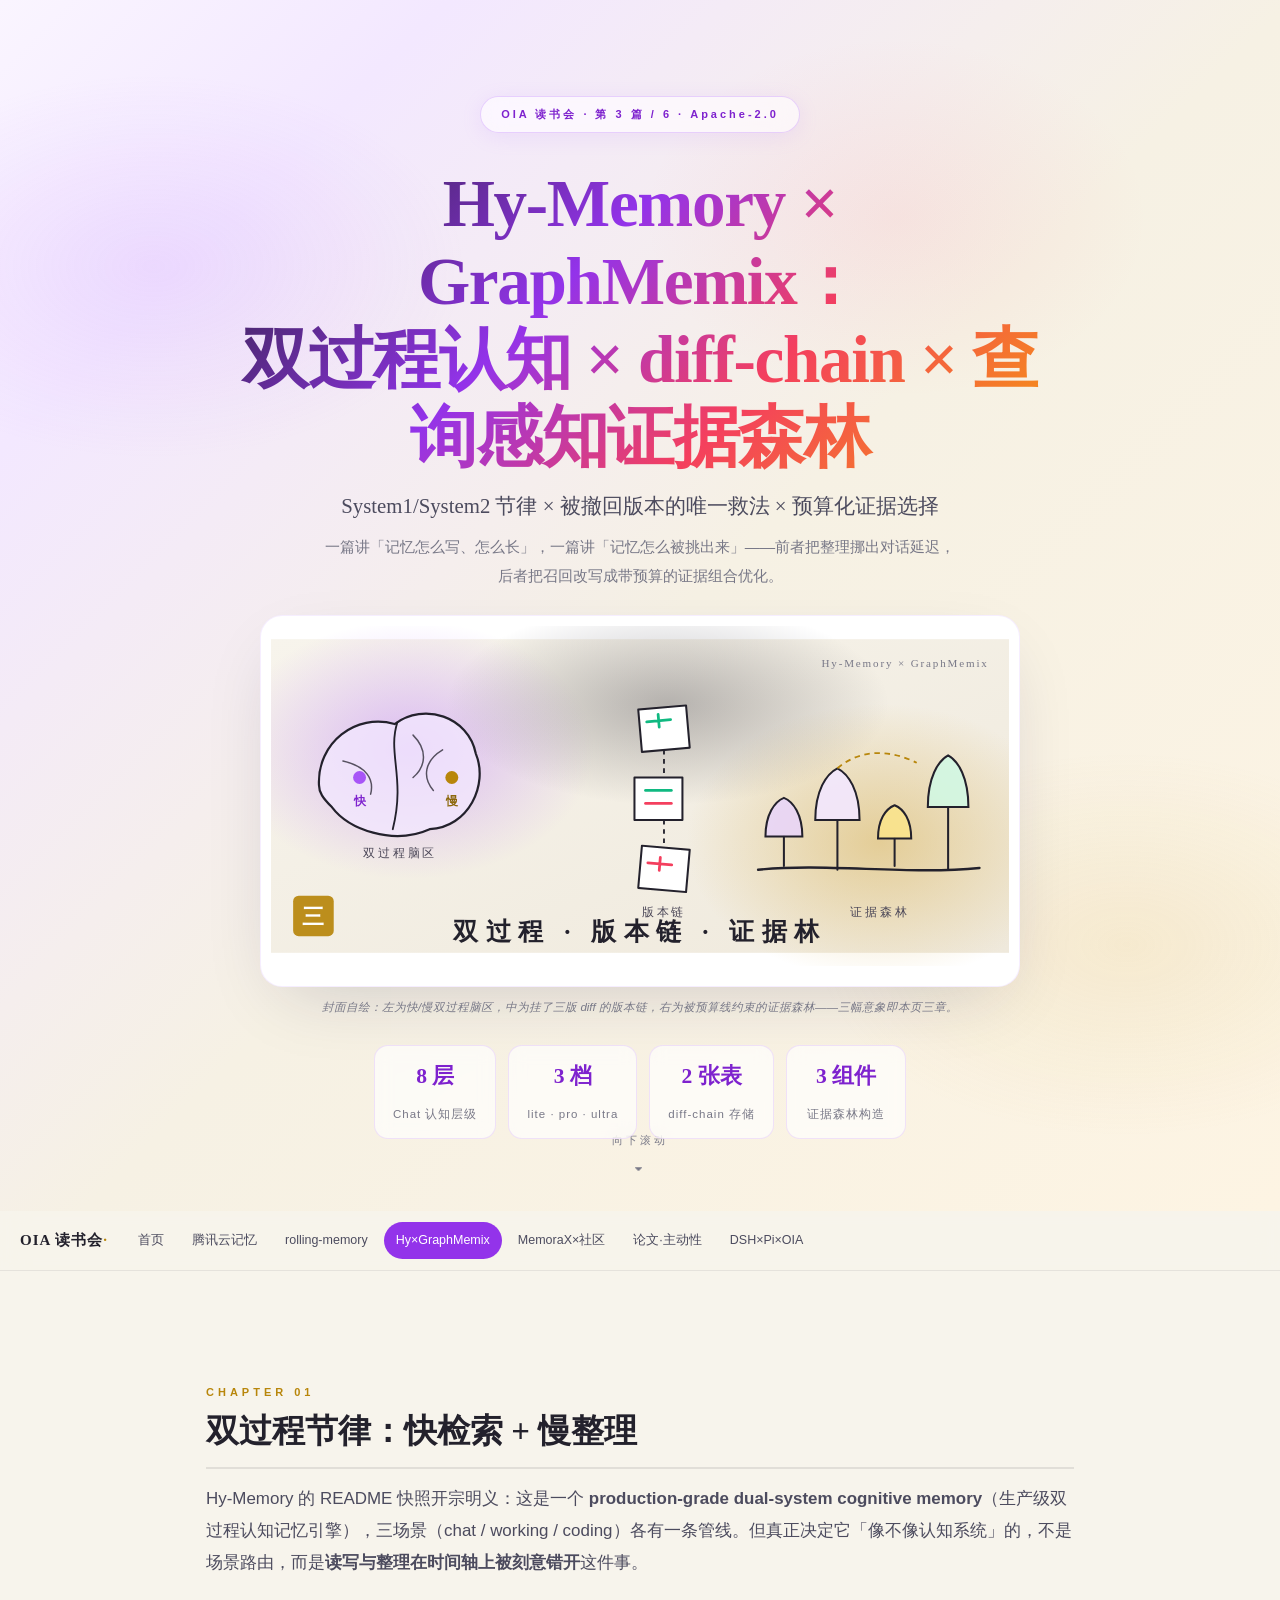
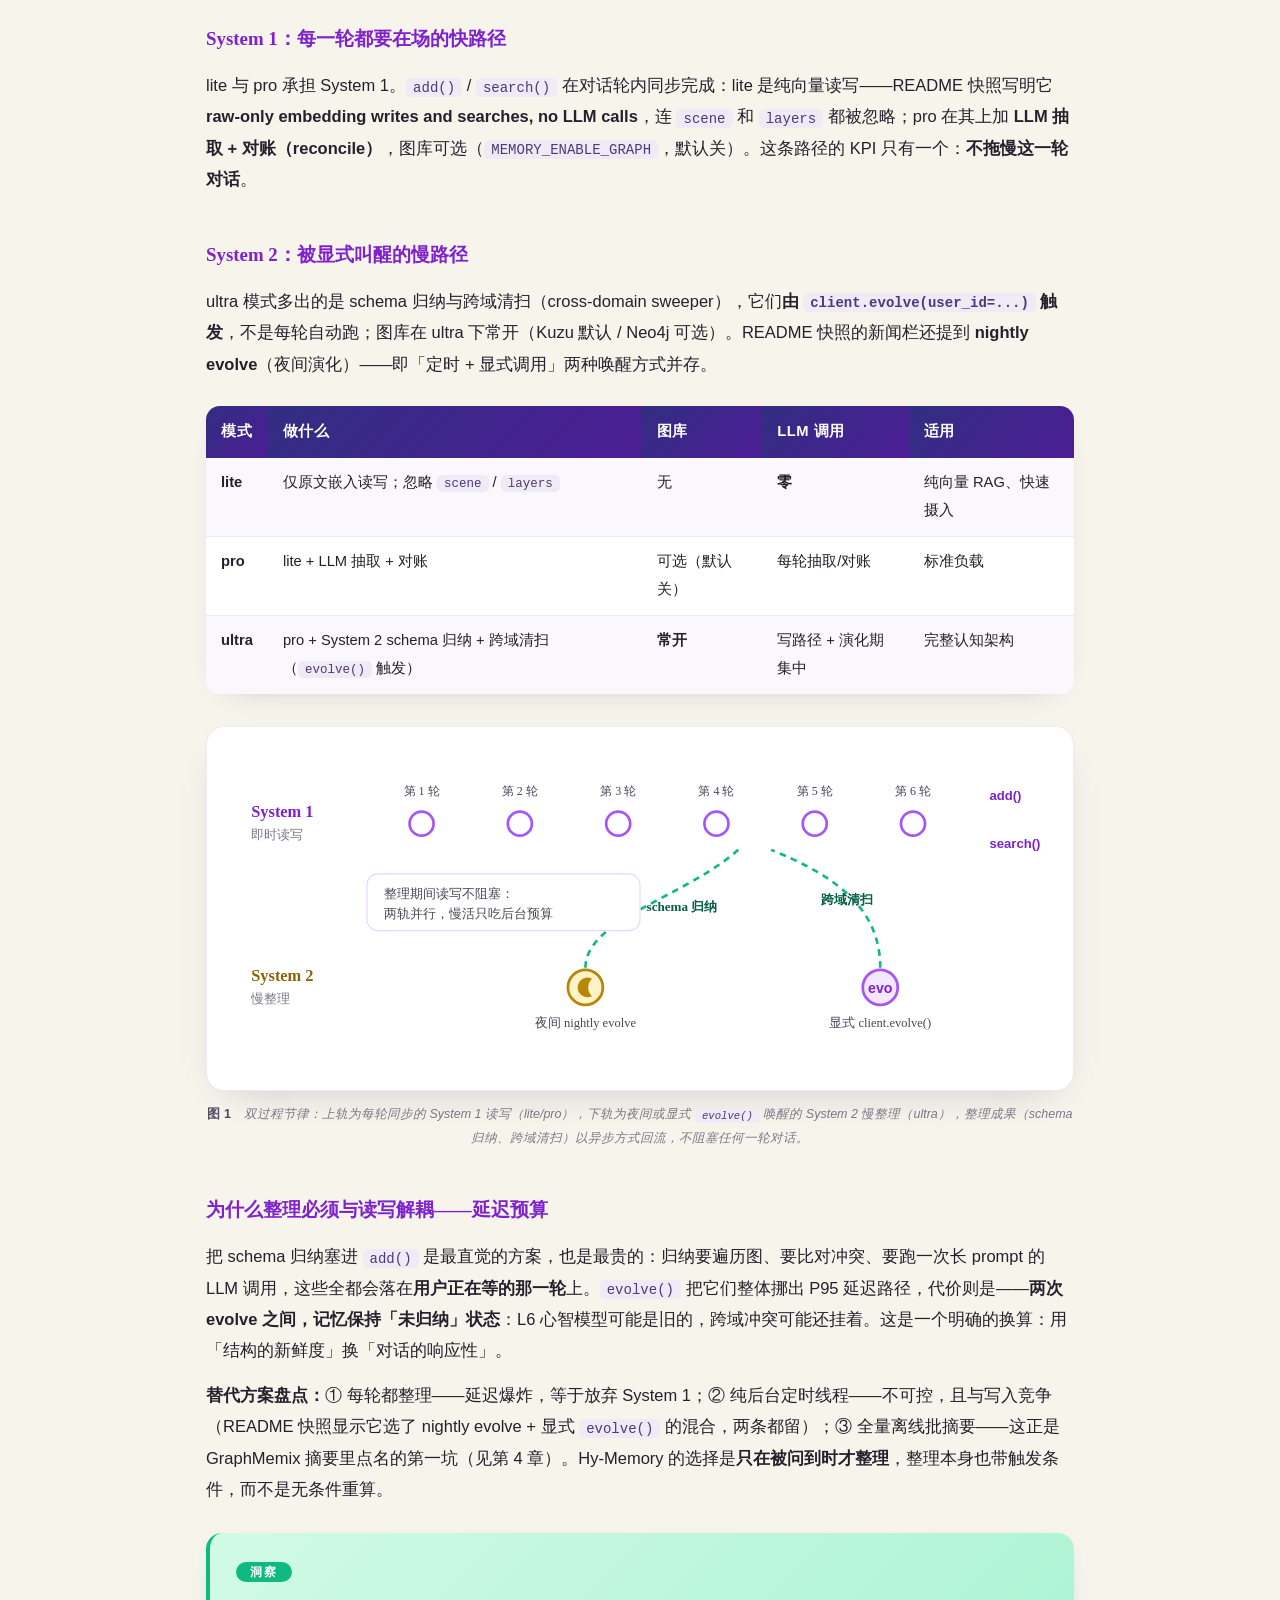
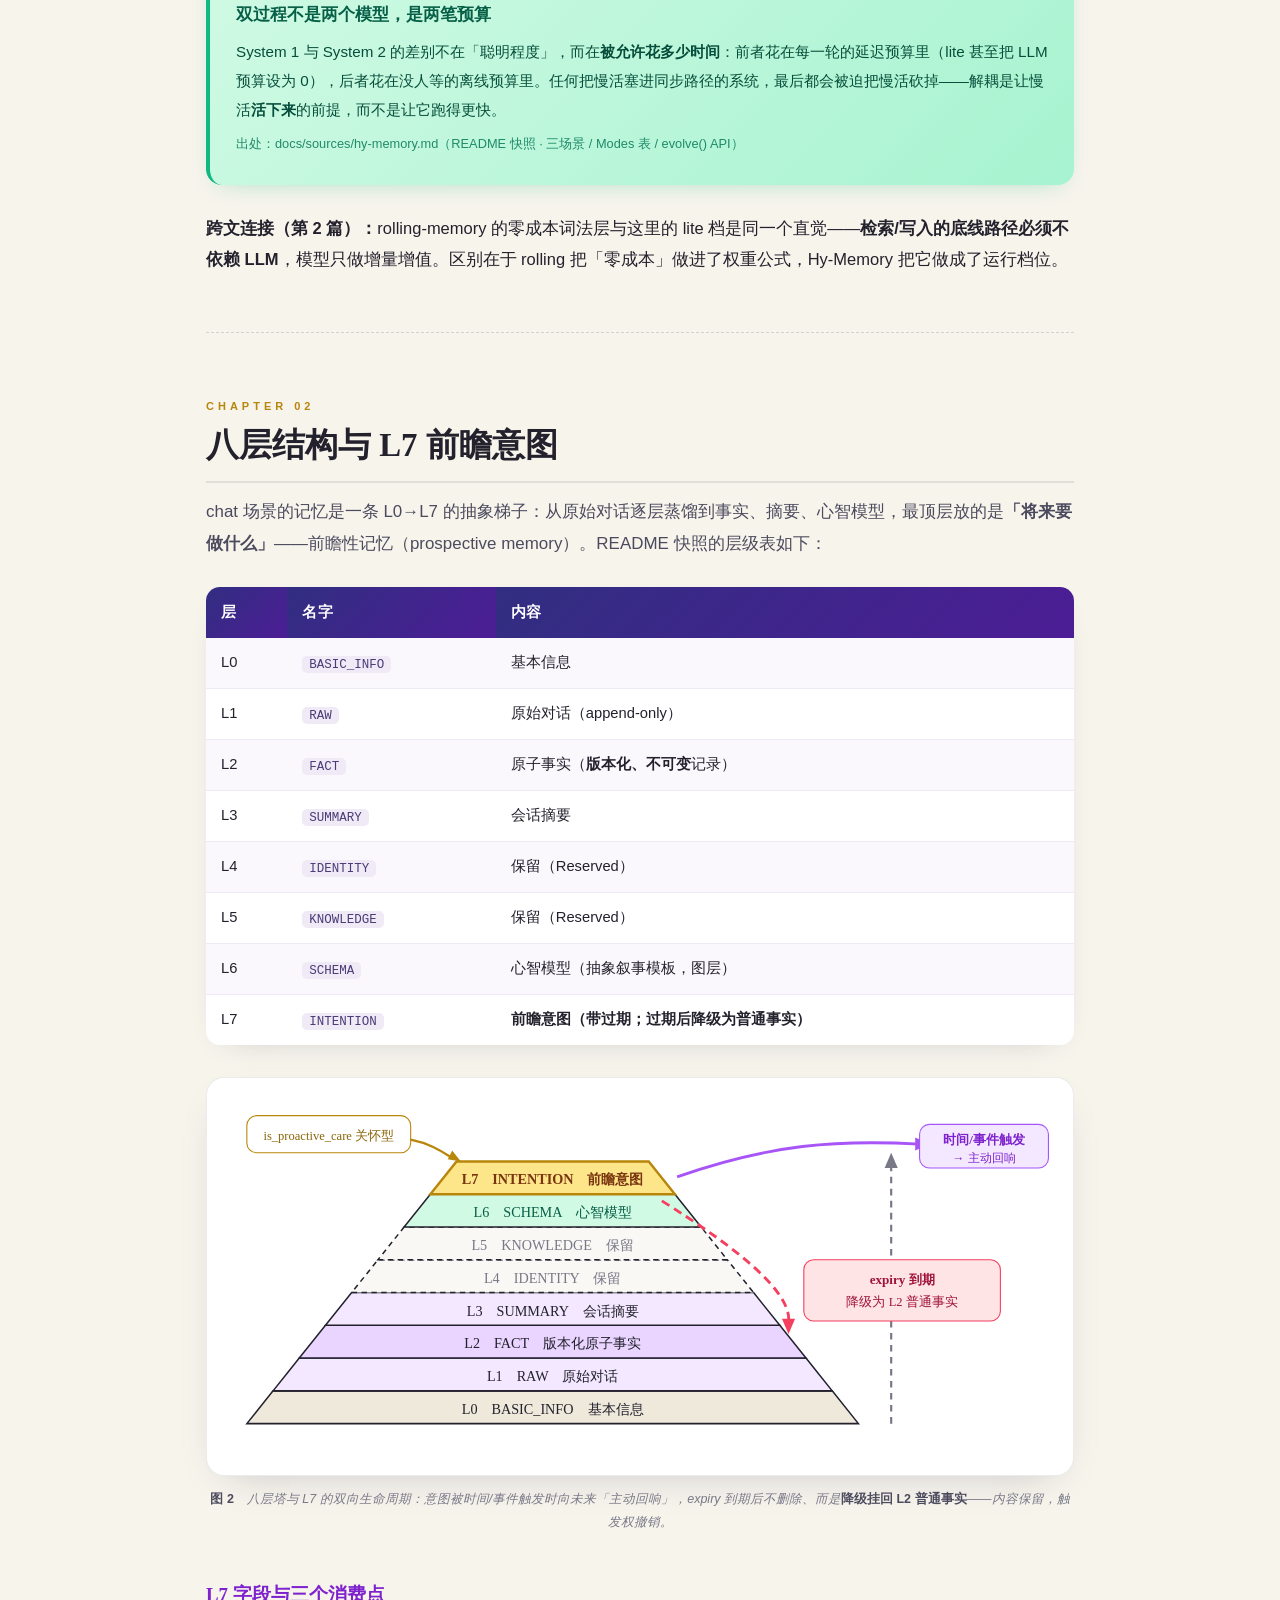
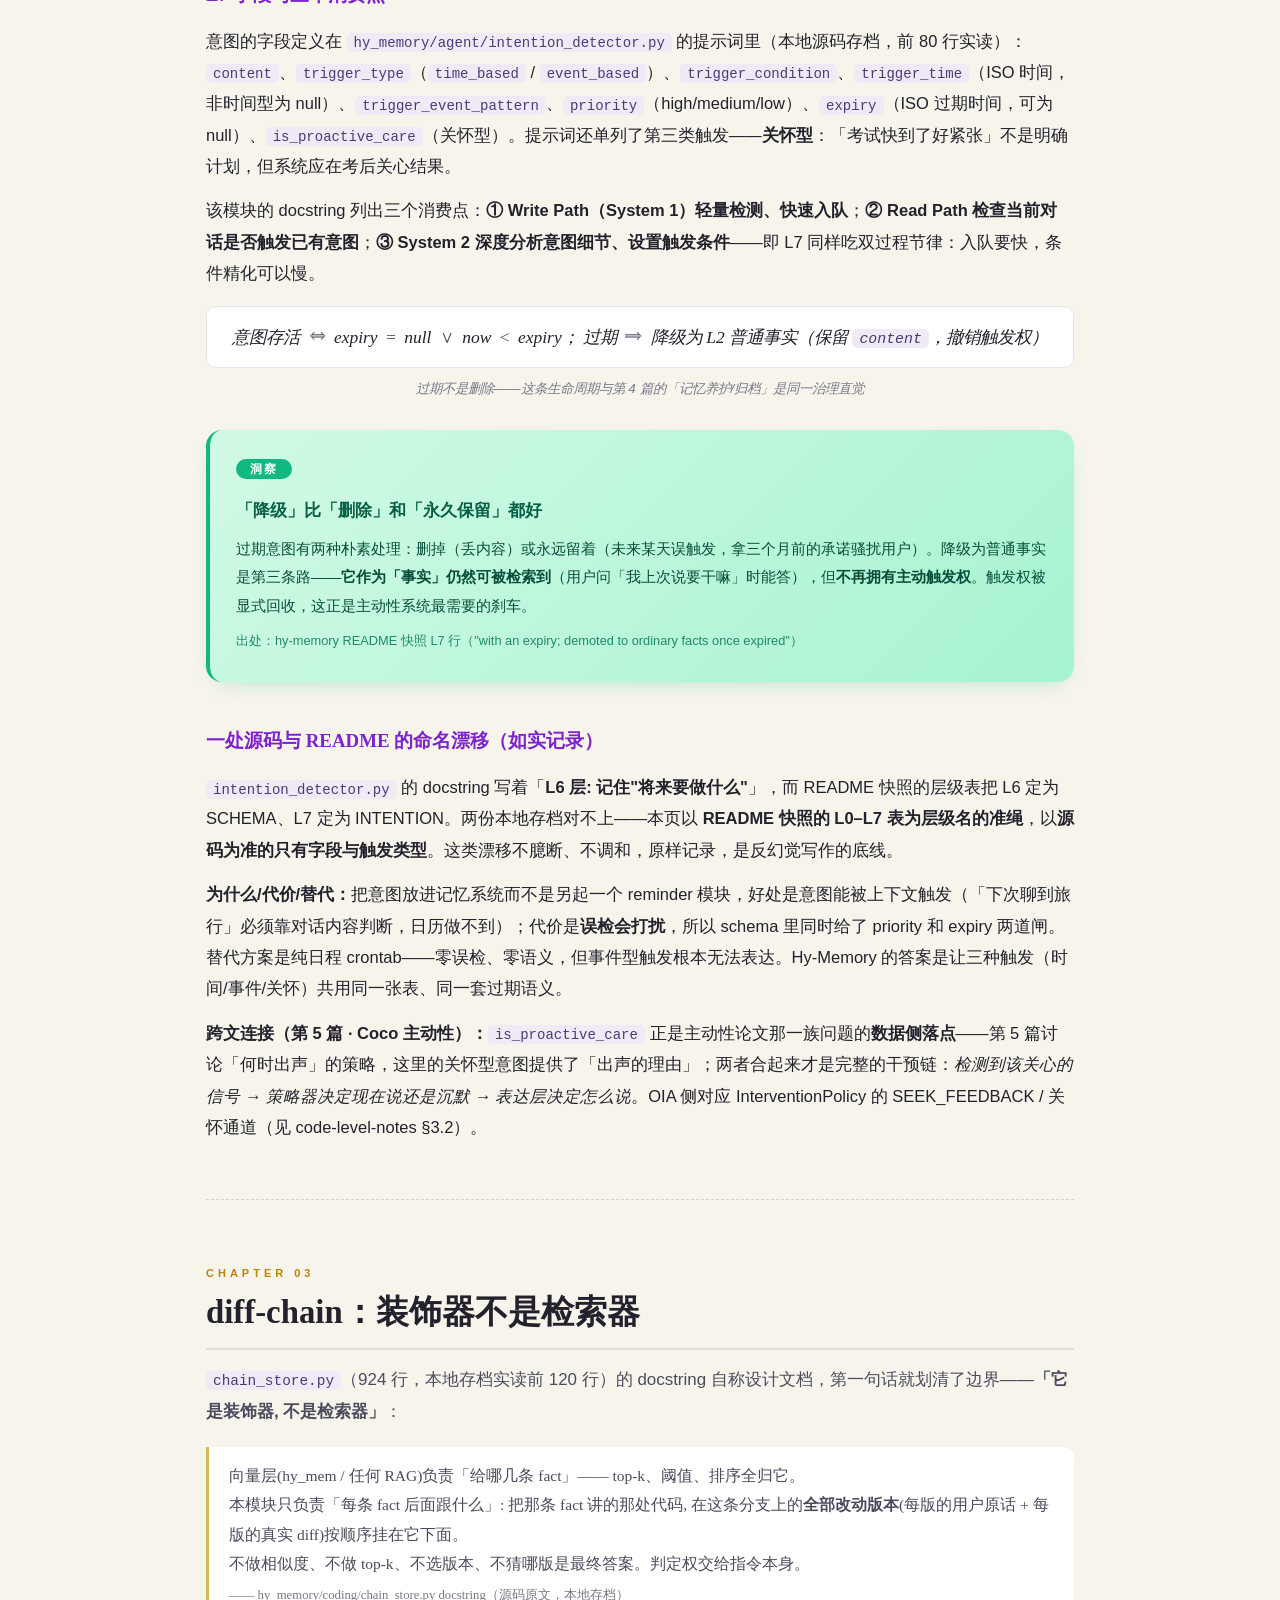
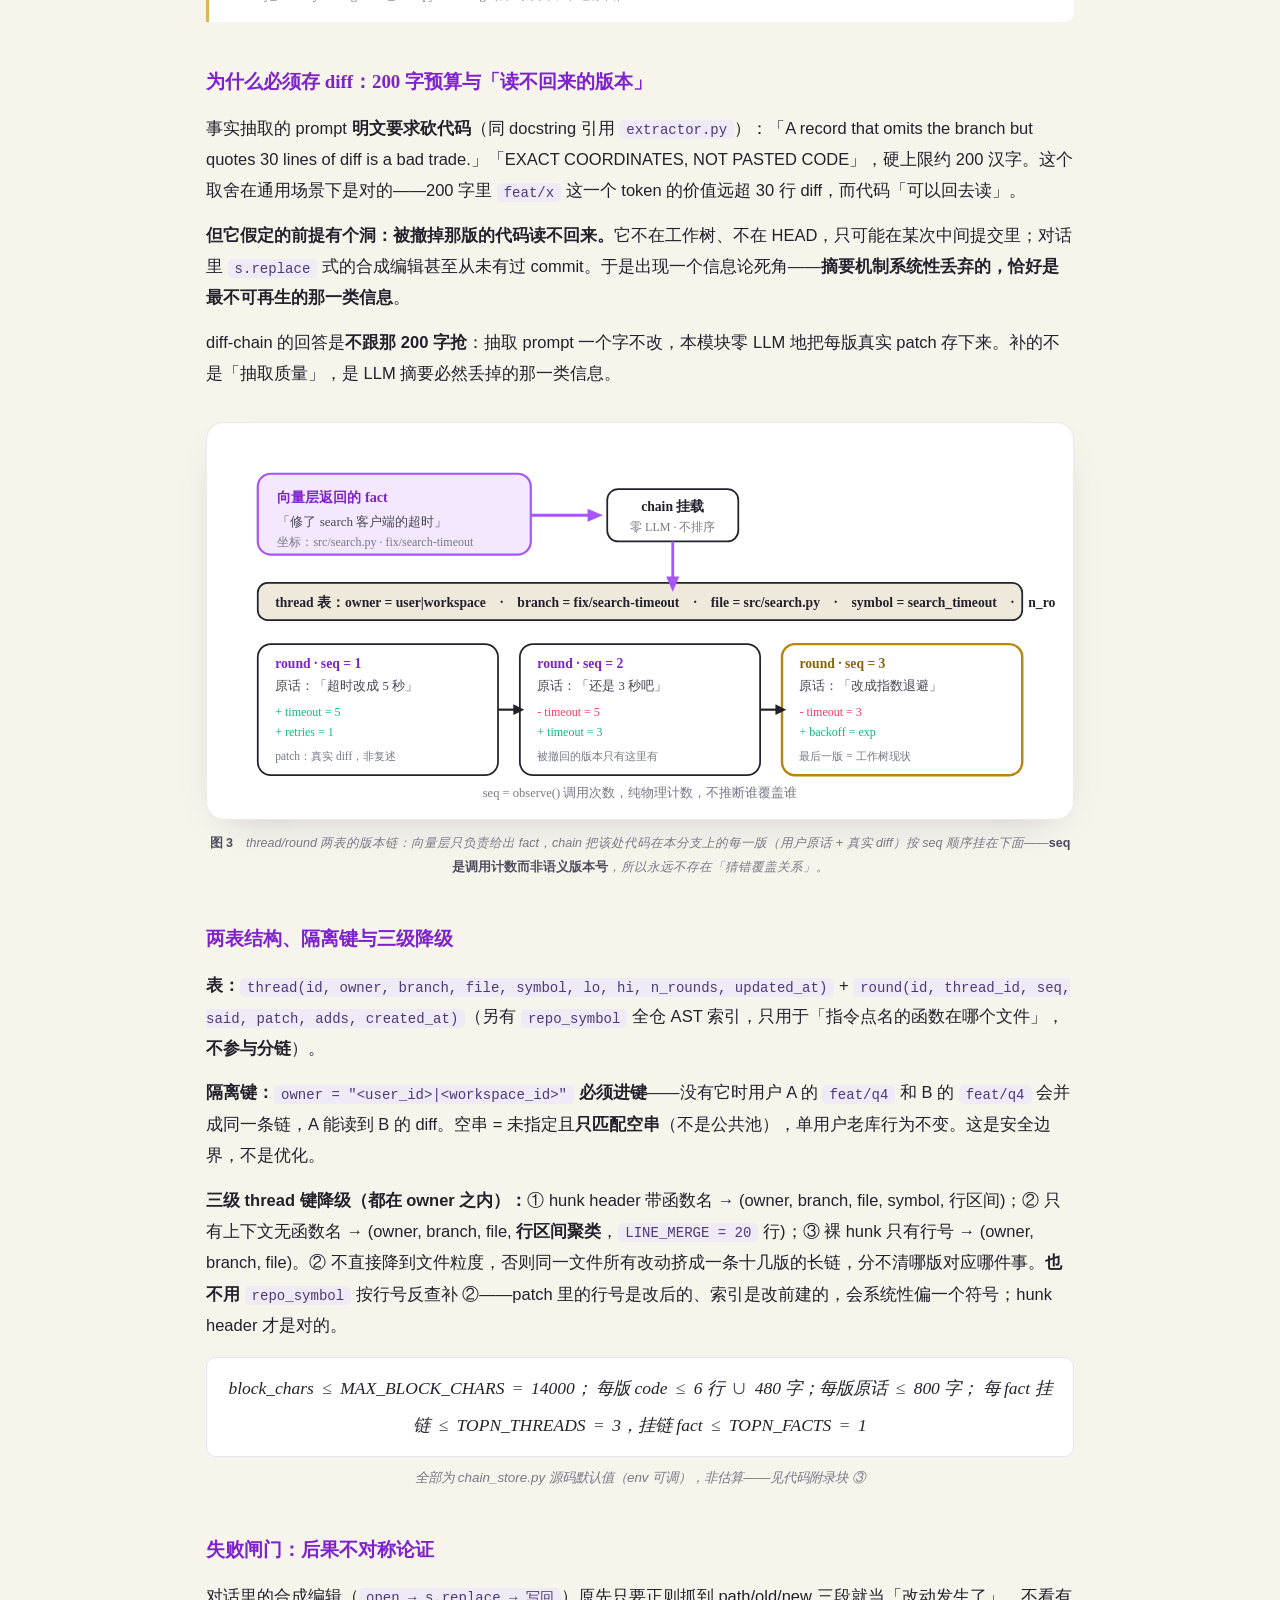
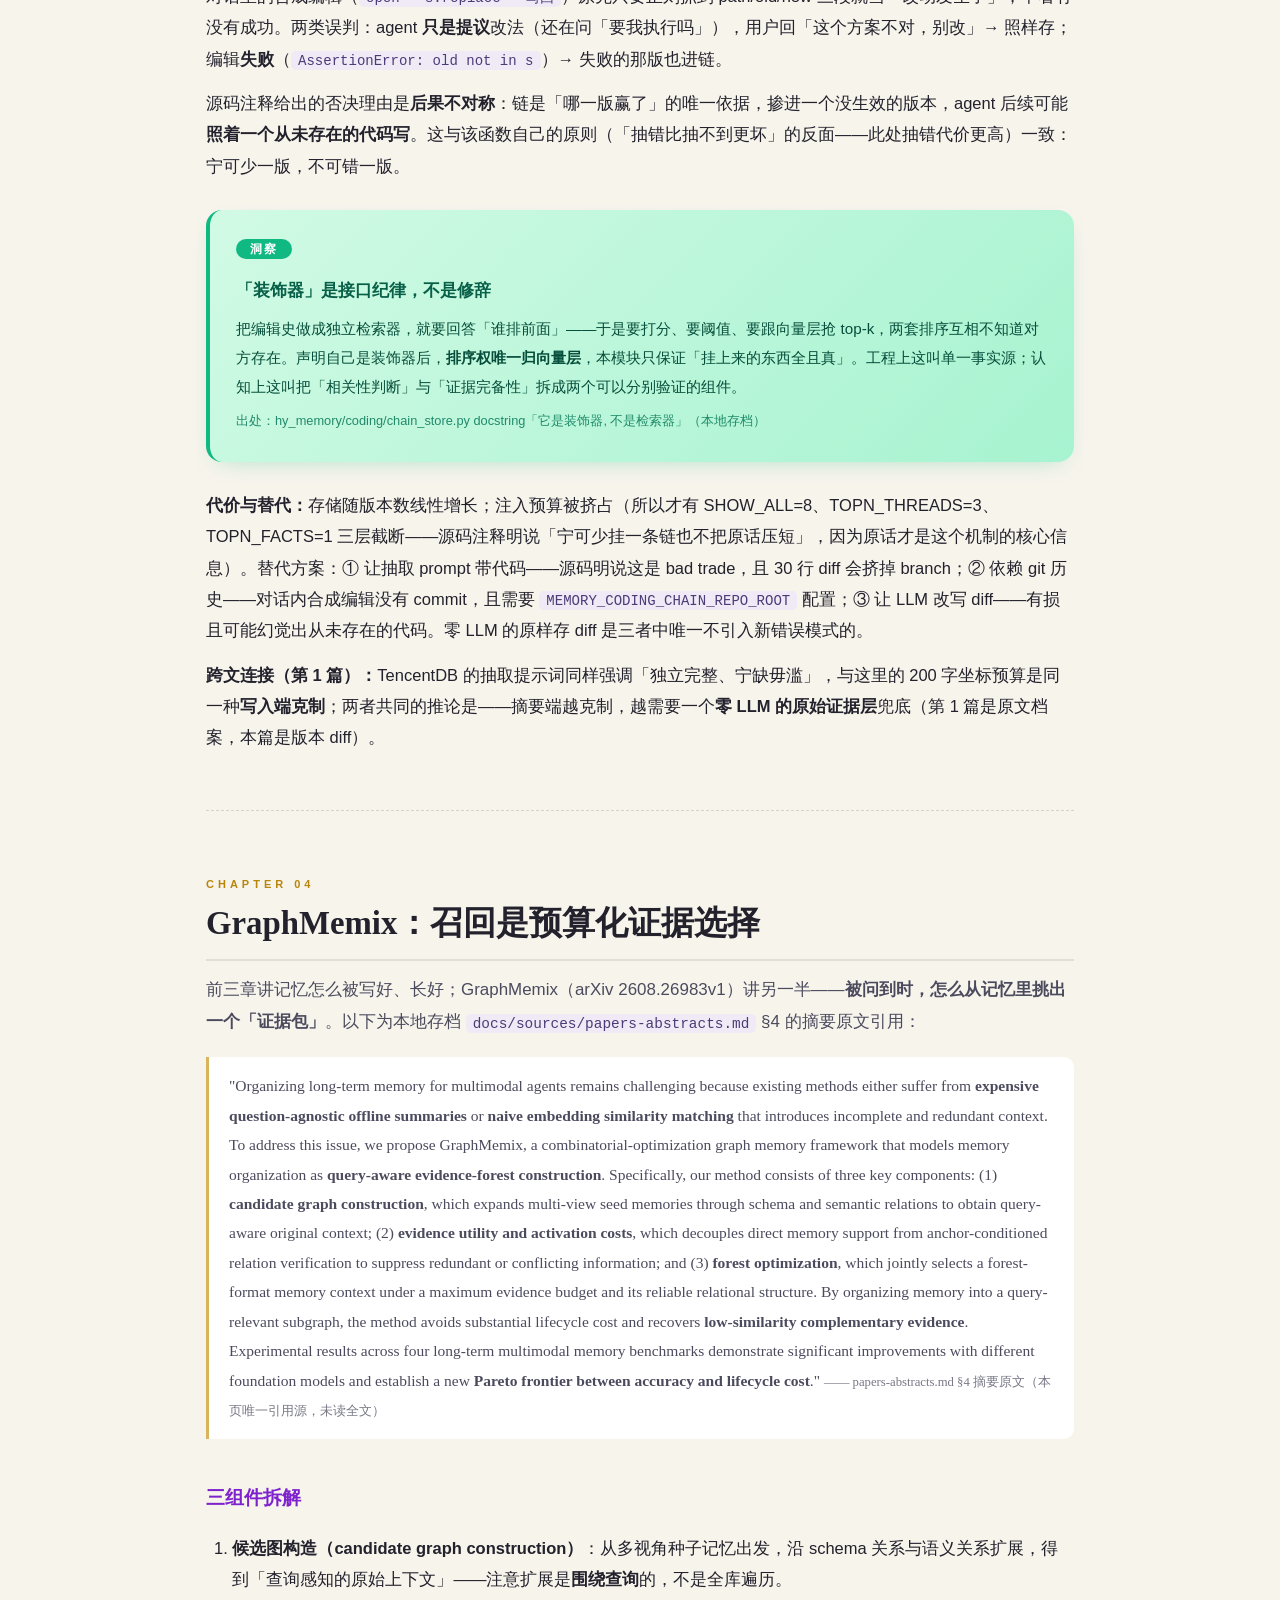
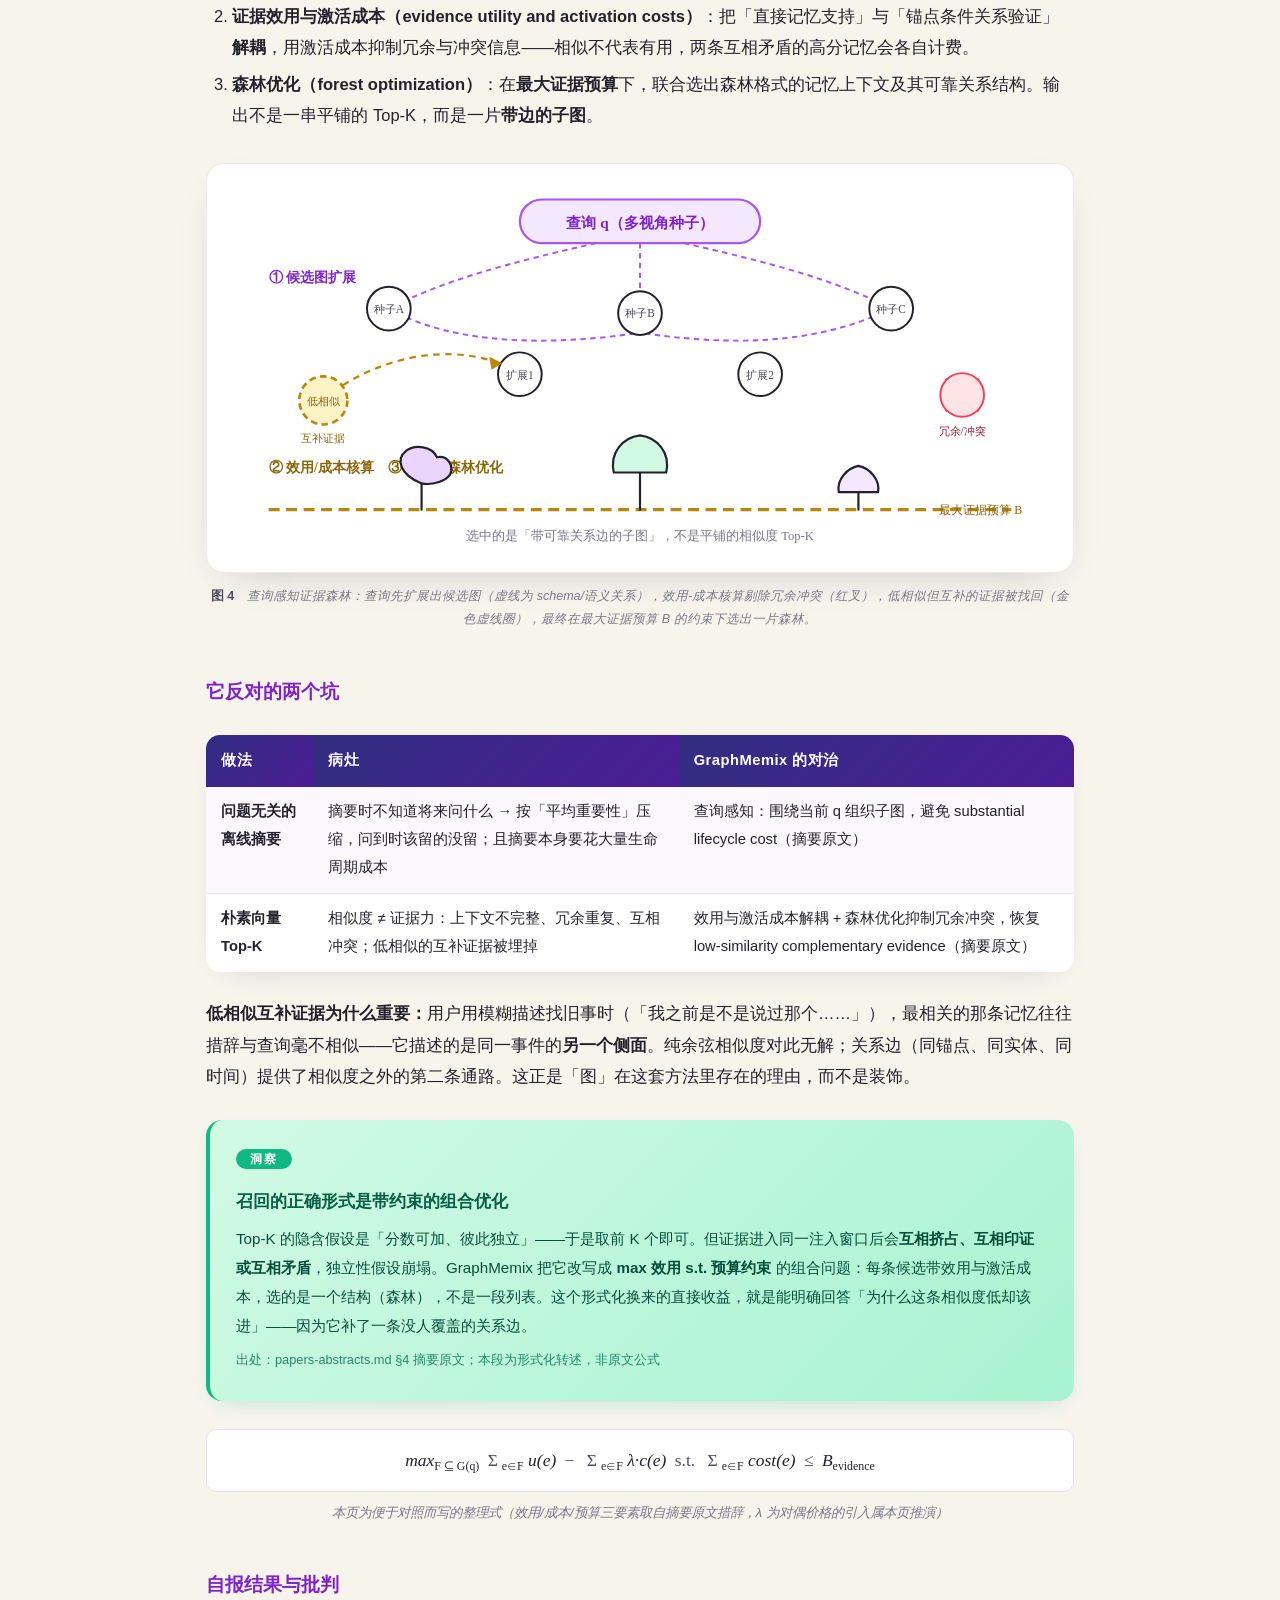
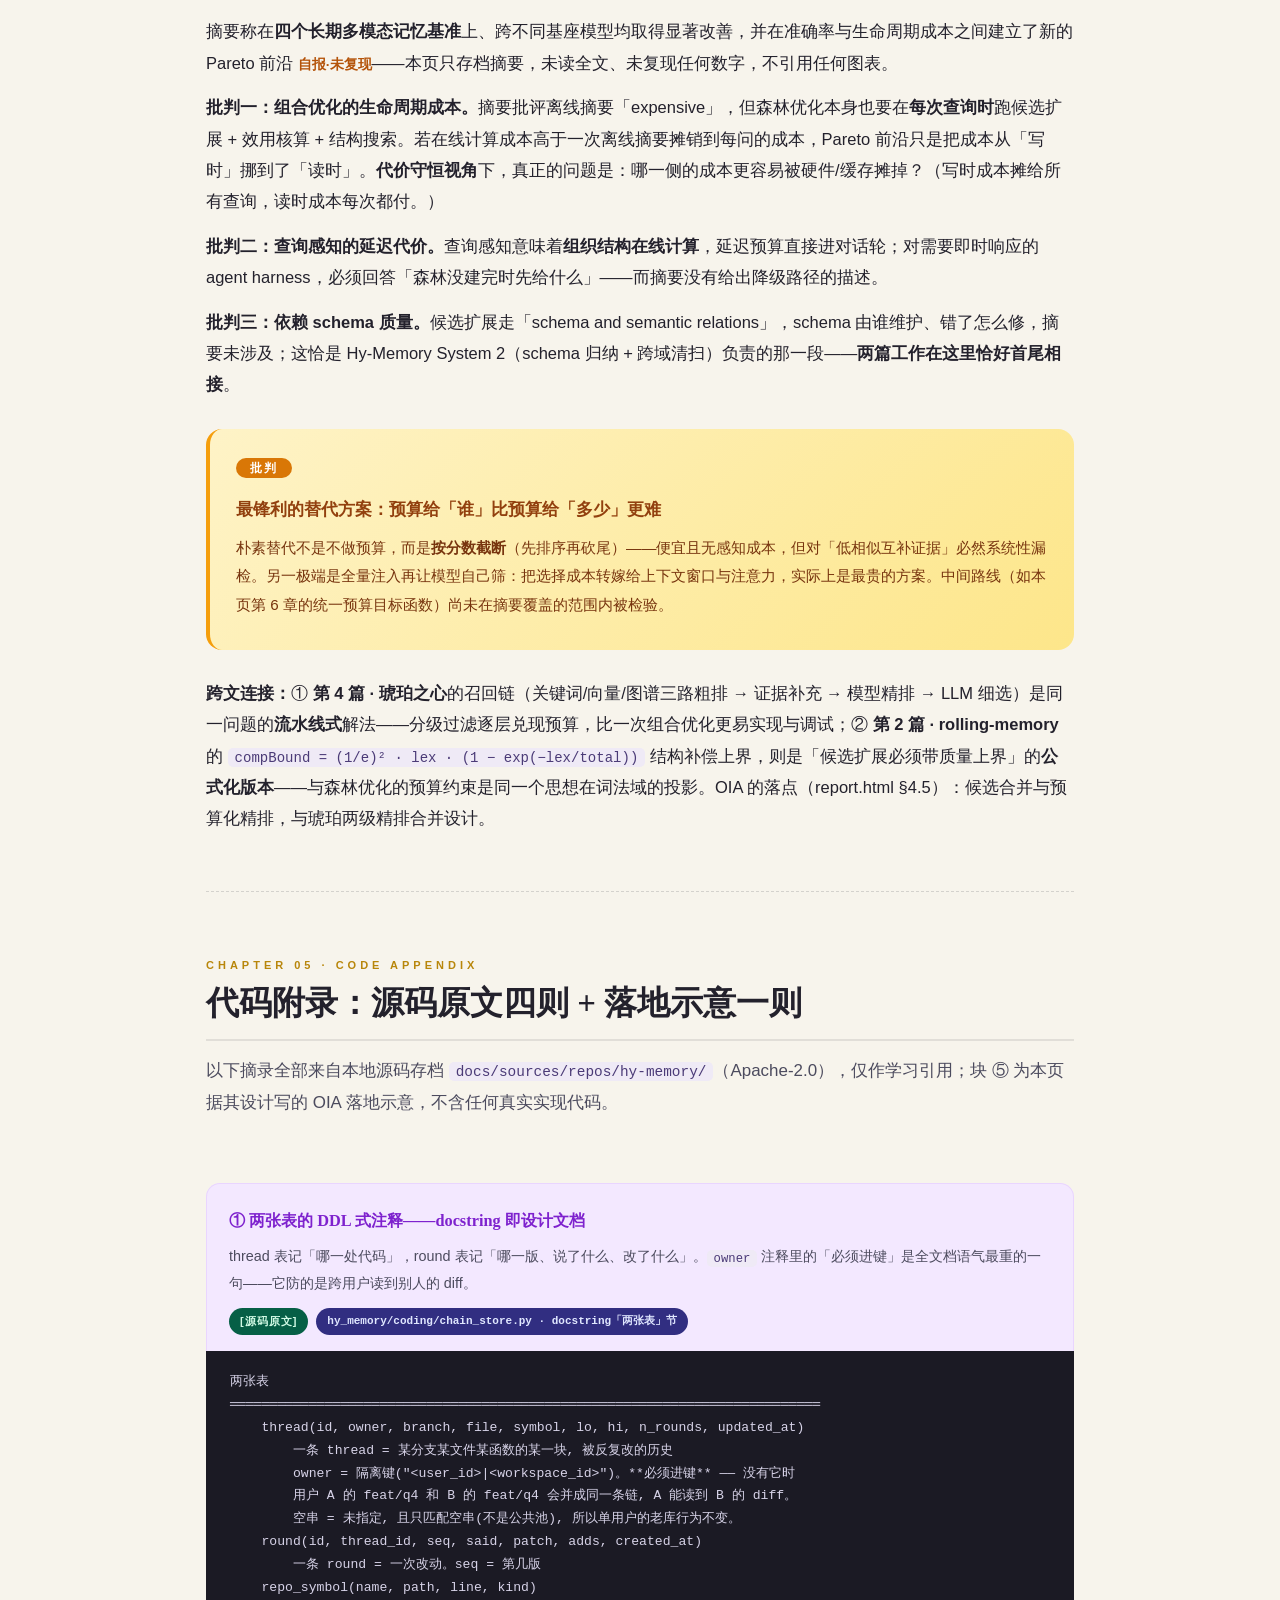
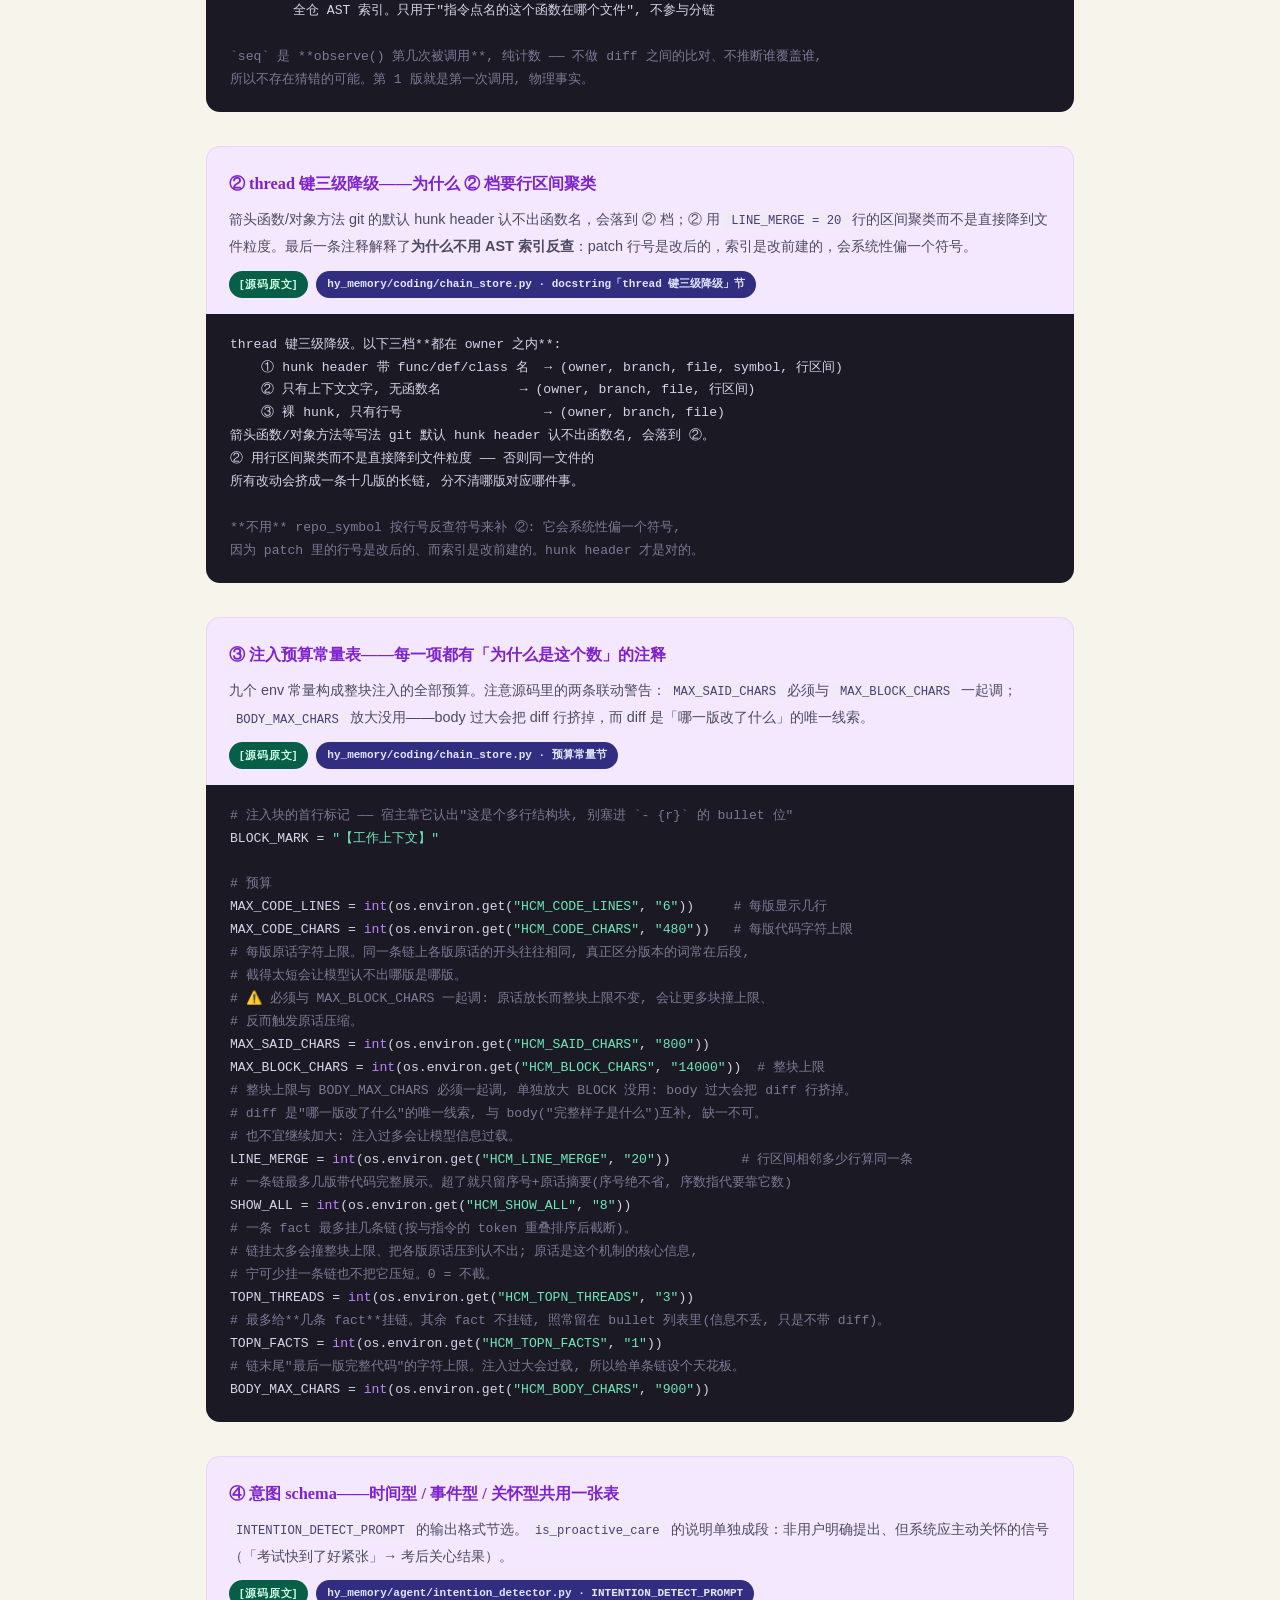
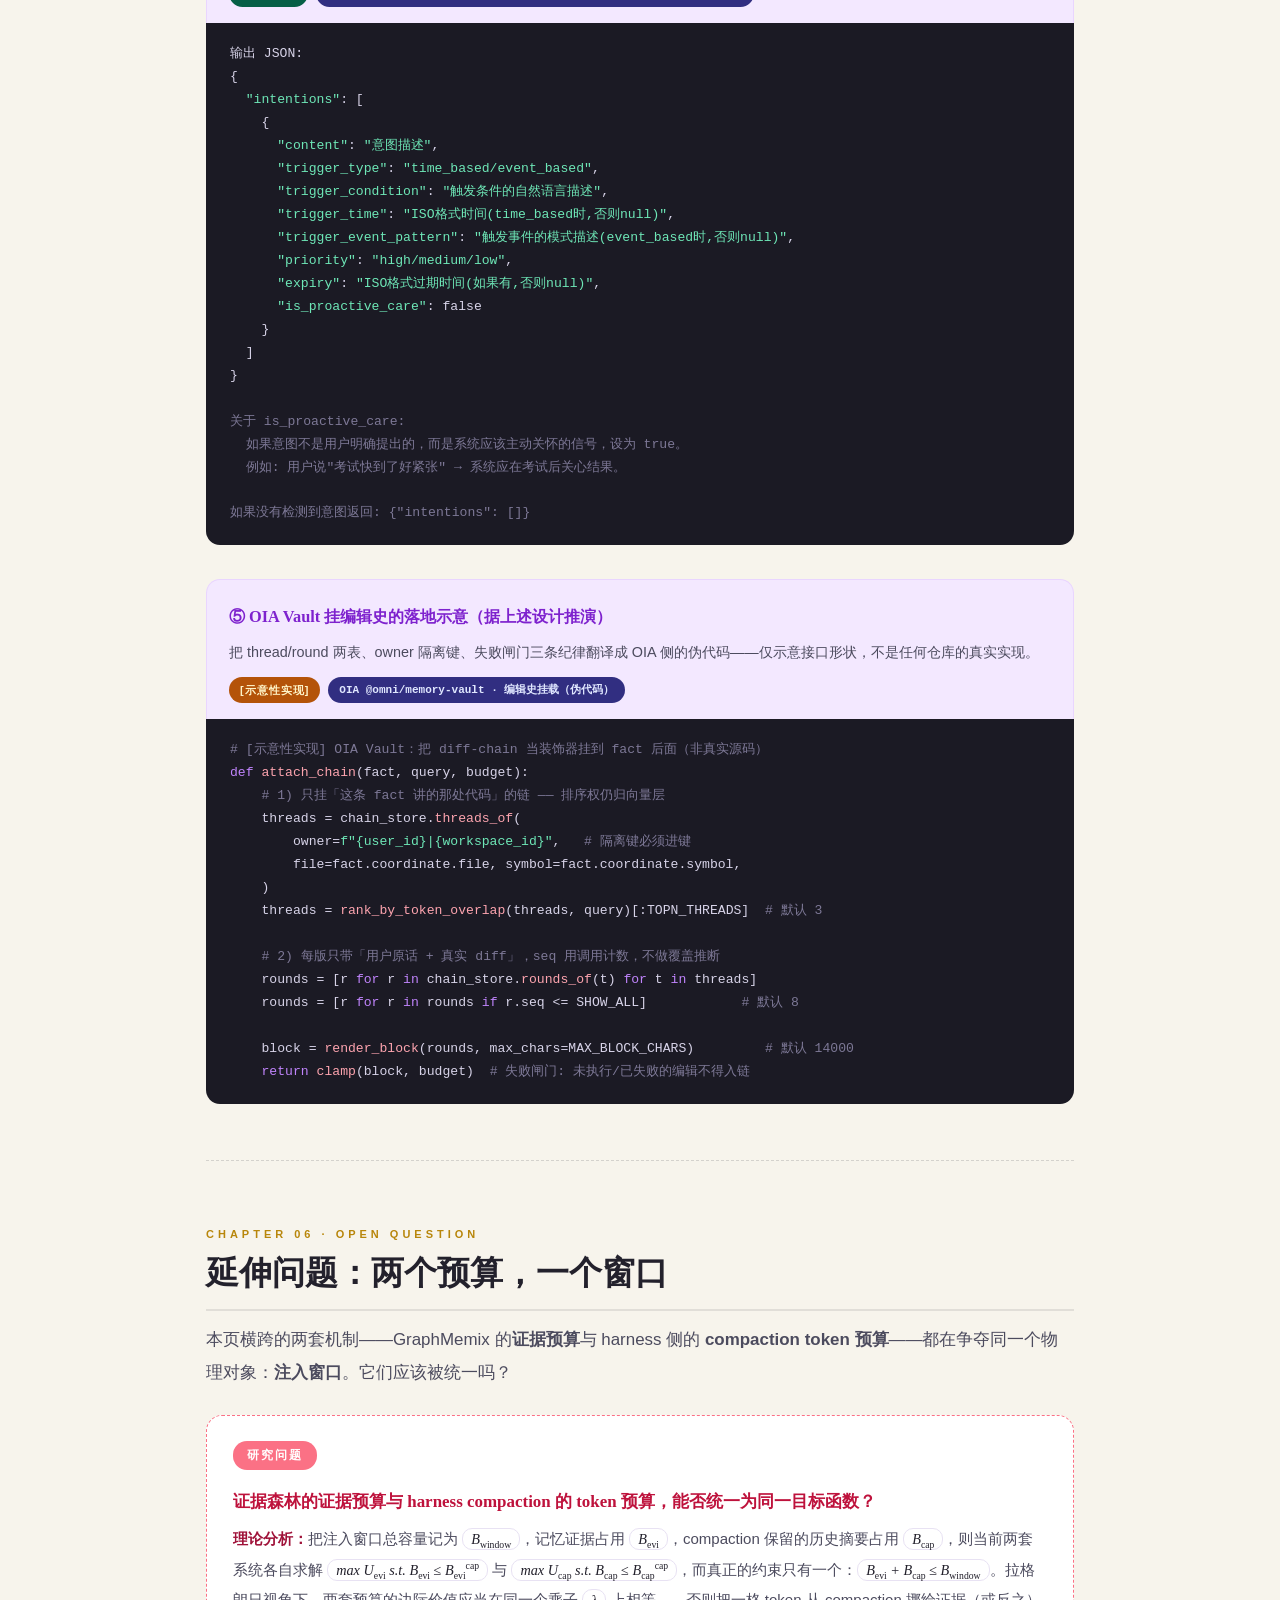
==== blog/posts/03-hy-graphmemix.html @ d427d0d5 "OIA reading blog: 7-page offline site + research portal - blog/: 7-page site (home + 6 deep-dive pos" ====
<!DOCTYPE html>
<html lang="zh-CN">
<head>
<meta charset="UTF-8">
<meta name="viewport" content="width=device-width, initial-scale=1.0">
<title>Hy-Memory × GraphMemix：双过程认知 × diff-chain × 查询感知证据森林 · OIA 读书会</title>
<link rel="stylesheet" href="../assets/css/style.css">
</head>
<body>

<!-- ══════════════ Hero（模板 A） ══════════════ -->
<div class="hero">
  <div class="hero-wrap">
    <div class="hero-badge">OIA 读书会 · 第 3 篇 / 6 · Apache-2.0</div>
    <h1>Hy-Memory × GraphMemix：<br>双过程认知 × diff-chain × 查询感知证据森林</h1>
    <div class="hero-tagline">System1/System2 节律 × 被撤回版本的唯一救法 × 预算化证据选择</div>
    <div class="hero-desc">一篇讲「记忆怎么写、怎么长」，一篇讲「记忆怎么被挑出来」——前者把整理挪出对话延迟，后者把召回改写成带预算的证据组合优化。</div>

    <div class="hero-art">
      <div class="cover-frame">
        <!-- 自绘水墨封面：双过程脑区 + 版本链 + 证据森林 三意象融合 -->
        <svg viewBox="0 0 800 340" width="800" height="340" role="img" aria-label="水墨封面：双过程脑区、版本链与证据森林">
          <defs>
            <linearGradient id="paperG" x1="0" y1="0" x2="1" y2="1">
              <stop offset="0" stop-color="#f7f4ec"/>
              <stop offset="1" stop-color="#efe9dc"/>
            </linearGradient>
            <radialGradient id="washLav" cx="0.5" cy="0.5" r="0.5">
              <stop offset="0" stop-color="#c084fc" stop-opacity="0.50"/>
              <stop offset="1" stop-color="#c084fc" stop-opacity="0"/>
            </radialGradient>
            <radialGradient id="washGold" cx="0.5" cy="0.5" r="0.5">
              <stop offset="0" stop-color="#d9b45b" stop-opacity="0.55"/>
              <stop offset="1" stop-color="#d9b45b" stop-opacity="0"/>
            </radialGradient>
            <radialGradient id="washInk" cx="0.5" cy="0.5" r="0.5">
              <stop offset="0" stop-color="#23212c" stop-opacity="0.30"/>
              <stop offset="1" stop-color="#23212c" stop-opacity="0"/>
            </radialGradient>
          </defs>

          <rect x="0" y="0" width="800" height="340" fill="url(#paperG)"/>
          <ellipse cx="150" cy="120" rx="200" ry="140" fill="url(#washLav)"/>
          <ellipse cx="660" cy="220" rx="210" ry="150" fill="url(#washGold)"/>
          <ellipse cx="430" cy="70" rx="240" ry="110" fill="url(#washInk)"/>

          <!-- 意象一：双过程脑区（左） -->
          <g stroke="#23212c" stroke-width="2.4" fill="none" stroke-linecap="round">
            <path d="M52,158 C50,112 92,80 134,92 C166,68 214,84 222,124 C236,158 214,204 172,206 C132,224 84,206 66,182 C56,172 52,166 52,158 Z"
                  fill="#f3e8ff" fill-opacity="0.75"/>
            <path d="M137,90 C126,124 146,150 132,206" stroke-width="2"/>
            <path d="M78,132 C104,138 112,152 108,168" stroke-width="1.6" opacity="0.75"/>
            <path d="M186,120 C166,132 164,150 176,164" stroke-width="1.6" opacity="0.75"/>
            <path d="M154,104 C170,120 168,138 154,150" stroke-width="1.6" opacity="0.75"/>
          </g>
          <circle cx="96" cy="150" r="7" fill="#a855f7"/>
          <circle cx="196" cy="150" r="7" fill="#b8860b"/>
          <text x="96" y="180" font-size="13" fill="#7e22ce" text-anchor="middle" font-family="'Noto Serif SC',serif" font-weight="700">快</text>
          <text x="196" y="180" font-size="13" fill="#8a6508" text-anchor="middle" font-family="'Noto Serif SC',serif" font-weight="700">慢</text>
          <text x="140" y="236" font-size="12.5" fill="#4a4657" text-anchor="middle" letter-spacing="3" font-family="'Noto Serif SC',serif">双过程脑区</text>

          <!-- 意象二：版本链（中） -->
          <g stroke="#23212c" stroke-width="2.2" fill="#ffffff" stroke-linejoin="round">
            <path d="M400,74 L452,74 L452,120 L400,120 Z" transform="rotate(-5 426 97)"/>
            <path d="M394,150 L446,150 L446,196 L394,196 Z"/>
            <path d="M400,226 L452,226 L452,272 L400,272 Z" transform="rotate(5 426 249)"/>
            <path d="M426,120 L426,150 M426,196 L426,226" stroke-dasharray="5 5" stroke-width="2"/>
          </g>
          <g stroke="#10b981" stroke-width="3" stroke-linecap="round">
            <path d="M408,88 L434,88 M421,81 L421,95" transform="rotate(-5 426 97)"/>
            <path d="M406,164 L434,164"/>
          </g>
          <g stroke="#f43f5e" stroke-width="3" stroke-linecap="round">
            <path d="M406,178 L434,178"/>
            <path d="M408,244 L434,244 M421,237 L421,251" transform="rotate(5 426 249)"/>
          </g>
          <text x="426" y="300" font-size="12.5" fill="#4a4657" text-anchor="middle" letter-spacing="3" font-family="'Noto Serif SC',serif">版本链</text>

          <!-- 意象三：证据森林（右） -->
          <g stroke="#23212c" stroke-width="2.2" fill="none" stroke-linecap="round">
            <path d="M556,246 L556,214" /><path d="M536,214 C536,190 546,176 556,172 C566,176 576,190 576,214 Z" fill="#e9d5ff" fill-opacity="0.8"/>
            <path d="M614,250 L614,196" /><path d="M590,196 C590,164 602,146 614,140 C626,146 638,164 638,196 Z" fill="#f3e8ff" fill-opacity="0.9"/>
            <path d="M676,246 L676,216" /><path d="M658,216 C658,196 666,184 676,180 C686,184 694,196 694,216 Z" fill="#fde68a" fill-opacity="0.8"/>
            <path d="M734,250 L734,182" /><path d="M712,182 C712,150 723,132 734,126 C745,132 756,150 756,182 Z" fill="#d1fae5" fill-opacity="0.85"/>
            <path d="M528,250 C600,242 690,256 768,248" stroke-width="2.6"/>
          </g>
          <path d="M614,140 C640,118 672,120 700,134" stroke="#b8860b" stroke-width="2" stroke-dasharray="6 5" fill="none"/>
          <text x="660" y="300" font-size="12.5" fill="#4a4657" text-anchor="middle" letter-spacing="3" font-family="'Noto Serif SC',serif">证据森林</text>

          <!-- 题字 -->
          <text x="400" y="326" font-size="27" fill="#23212c" text-anchor="middle" letter-spacing="8"
                font-family="'Noto Serif SC','Source Han Serif SC',serif" font-weight="900">双过程 · 版本链 · 证据林</text>

          <!-- 泥金印 -->
          <rect x="24" y="278" width="44" height="44" rx="6" fill="#b8860b" fill-opacity="0.92"/>
          <text x="46" y="309" font-size="24" fill="#fff" text-anchor="middle"
                font-family="'Noto Serif SC',serif" font-weight="900">三</text>
          <text x="778" y="30" font-size="12" fill="#787887" text-anchor="end" letter-spacing="2"
                font-family="'Noto Serif SC',serif">Hy-Memory × GraphMemix</text>
        </svg>
      </div>
      <div class="hero-caption">封面自绘：左为快/慢双过程脑区，中为挂了三版 diff 的版本链，右为被预算线约束的证据森林——三幅意象即本页三章。</div>
    </div>

    <div class="hero-stats">
      <div class="stat"><b>8 层</b><span>Chat 认知层级</span></div>
      <div class="stat"><b>3 档</b><span>lite · pro · ultra</span></div>
      <div class="stat"><b>2 张表</b><span>diff-chain 存储</span></div>
      <div class="stat"><b>3 组件</b><span>证据森林构造</span></div>
    </div>
  </div>
  <div class="scroll-hint">向下滚动<span>▾</span></div>
</div>

<!-- ══════════════ 导航条 ══════════════ -->
<nav class="navbar">
  <span class="brand">OIA 读书会<i>·</i></span>
  <a href="../index.html">首页</a>
  <a href="01-tencentdb-memory.html">腾讯云记忆</a>
  <a href="02-rolling-memory.html">rolling-memory</a>
  <a href="03-hy-graphmemix.html" class="active">Hy×GraphMemix</a>
  <a href="04-memorax-community.html">MemoraX×社区</a>
  <a href="05-omni-papers.html">论文·主动性</a>
  <a href="06-dsh-pi-oia.html">DSH×Pi×OIA</a>
</nav>

<div class="wrap">

<!-- ══════════════ 第 1 章 ══════════════ -->
<section class="chapter" id="ch1">
  <span class="chapter-no">CHAPTER 01</span>
  <h2 class="chapter-title">双过程节律：快检索 + 慢整理</h2>

  <p class="lead">Hy-Memory 的 README 快照开宗明义：这是一个 <b>production-grade dual-system cognitive memory</b>（生产级双过程认知记忆引擎），三场景（chat / working / coding）各有一条管线。但真正决定它「像不像认知系统」的，不是场景路由，而是<b>读写与整理在时间轴上被刻意错开</b>这件事。</p>

  <h3>System 1：每一轮都要在场的快路径</h3>
  <p>lite 与 pro 承担 System 1。<code>add()</code> / <code>search()</code> 在对话轮内同步完成：lite 是纯向量读写——README 快照写明它 <b>raw-only embedding writes and searches, no LLM calls</b>，连 <code>scene</code> 和 <code>layers</code> 都被忽略；pro 在其上加 <b>LLM 抽取 + 对账（reconcile）</b>，图库可选（<code>MEMORY_ENABLE_GRAPH</code>，默认关）。这条路径的 KPI 只有一个：<b>不拖慢这一轮对话</b>。</p>

  <h3>System 2：被显式叫醒的慢路径</h3>
  <p>ultra 模式多出的是 schema 归纳与跨域清扫（cross-domain sweeper），它们<b>由 <code>client.evolve(user_id=...)</code> 触发</b>，不是每轮自动跑；图库在 ultra 下常开（Kuzu 默认 / Neo4j 可选）。README 快照的新闻栏还提到 <b>nightly evolve</b>（夜间演化）——即「定时 + 显式调用」两种唤醒方式并存。</p>

  <table class="tbl">
    <tr><th>模式</th><th>做什么</th><th>图库</th><th>LLM 调用</th><th>适用</th></tr>
    <tr><td><b>lite</b></td><td>仅原文嵌入读写；忽略 <code>scene</code> / <code>layers</code></td><td>无</td><td><b>零</b></td><td>纯向量 RAG、快速摄入</td></tr>
    <tr><td><b>pro</b></td><td>lite + LLM 抽取 + 对账</td><td>可选（默认关）</td><td>每轮抽取/对账</td><td>标准负载</td></tr>
    <tr><td><b>ultra</b></td><td>pro + System 2 schema 归纳 + 跨域清扫（<code>evolve()</code> 触发）</td><td><b>常开</b></td><td>写路径 + 演化期集中</td><td>完整认知架构</td></tr>
  </table>

  <div class="svg-figure">
    <div class="svg-card">
      <!-- SVG 图 1：System1/System2 双轨节律 -->
      <svg viewBox="0 0 760 300" role="img" aria-label="System1 与 System2 双轨节律图">
        <defs>
          <linearGradient id="trackTop" x1="0" y1="0" x2="1" y2="0">
            <stop offset="0" stop-color="#c084fc"/><stop offset="1" stop-color="#a855f7"/>
          </linearGradient>
          <linearGradient id="trackBot" x1="0" y1="0" x2="1" y2="0">
            <stop offset="0" stop-color="#d9b45b"/><stop offset="1" stop-color="#b8860b"/>
          </linearGradient>
        </defs>

        <!-- 上轨：System 1 -->
        <text x="24" y="66" font-size="15" fill="#7e22ce" font-weight="700" font-family="'Noto Serif SC',serif">System 1</text>
        <text x="24" y="86" font-size="12" fill="#787887">即时读写</text>
        <line x1="130" y1="72" x2="736" y2="72" stroke="url(#trackTop)" stroke-width="6" stroke-linecap="round"/>
        <g fill="#ffffff" stroke="#a855f7" stroke-width="2.5">
          <circle cx="180" cy="72" r="11"/><circle cx="270" cy="72" r="11"/><circle cx="360" cy="72" r="11"/>
          <circle cx="450" cy="72" r="11"/><circle cx="540" cy="72" r="11"/><circle cx="630" cy="72" r="11"/>
        </g>
        <g font-size="11" fill="#4a4657" text-anchor="middle" font-family="'Noto Serif SC',serif">
          <text x="180" y="46">第 1 轮</text><text x="270" y="46">第 2 轮</text><text x="360" y="46">第 3 轮</text>
          <text x="450" y="46">第 4 轮</text><text x="540" y="46">第 5 轮</text><text x="630" y="46">第 6 轮</text>
        </g>
        <text x="700" y="50" font-size="12" fill="#7e22ce" font-weight="700">add()</text>
        <text x="700" y="94" font-size="12" fill="#7e22ce" font-weight="700">search()</text>

        <!-- 下轨：System 2 -->
        <text x="24" y="216" font-size="15" fill="#8a6508" font-weight="700" font-family="'Noto Serif SC',serif">System 2</text>
        <text x="24" y="236" font-size="12" fill="#787887">慢整理</text>
        <line x1="130" y1="222" x2="736" y2="222" stroke="url(#trackBot)" stroke-width="6" stroke-linecap="round" stroke-dasharray="14 10"/>
        <!-- 夜间 / 显式 evolve 节点 -->
        <g>
          <circle cx="330" cy="222" r="16" fill="#fef3c7" stroke="#b8860b" stroke-width="2.5"/>
          <path d="M336,214 a9,9 0 1 0 0,16 a11,11 0 0 1 0,-16 Z" fill="#b8860b"/>
          <circle cx="600" cy="222" r="16" fill="#f3e8ff" stroke="#a855f7" stroke-width="2.5"/>
          <text x="600" y="227" font-size="13" fill="#7e22ce" text-anchor="middle" font-weight="700">evo</text>
        </g>
        <g font-size="11.5" fill="#4a4657" text-anchor="middle" font-family="'Noto Serif SC',serif">
          <text x="330" y="258">夜间 nightly evolve</text>
          <text x="600" y="258">显式 client.evolve()</text>
        </g>

        <!-- 慢整理向上传递的成果 -->
        <g stroke="#10b981" stroke-width="2.4" fill="none" stroke-dasharray="6 5">
          <path d="M330,204 C330,160 420,140 470,96"/>
          <path d="M600,204 C600,150 560,120 500,96"/>
        </g>
        <g font-size="12" fill="#065f46" font-weight="700" font-family="'Noto Serif SC',serif">
          <text x="386" y="152">schema 归纳</text>
          <text x="546" y="146">跨域清扫</text>
        </g>

        <!-- 注释 -->
        <rect x="130" y="118" width="250" height="52" rx="10" fill="#ffffff" stroke="#e9d5ff"/>
        <text x="146" y="140" font-size="11.5" fill="#4a4657">整理期间读写不阻塞：</text>
        <text x="146" y="158" font-size="11.5" fill="#4a4657">两轨并行，慢活只吃后台预算</text>
      </svg>
    </div>
    <figcaption><b>图 1</b>　双过程节律：上轨为每轮同步的 System 1 读写（lite/pro），下轨为夜间或显式 <code>evolve()</code> 唤醒的 System 2 慢整理（ultra），整理成果（schema 归纳、跨域清扫）以异步方式回流，不阻塞任何一轮对话。</figcaption>
  </div>

  <h3>为什么整理必须与读写解耦——延迟预算</h3>
  <p>把 schema 归纳塞进 <code>add()</code> 是最直觉的方案，也是最贵的：归纳要遍历图、要比对冲突、要跑一次长 prompt 的 LLM 调用，这些全都会落在<b>用户正在等的那一轮</b>上。<code>evolve()</code> 把它们整体挪出 P95 延迟路径，代价则是——<b>两次 evolve 之间，记忆保持「未归纳」状态</b>：L6 心智模型可能是旧的，跨域冲突可能还挂着。这是一个明确的换算：用「结构的新鲜度」换「对话的响应性」。</p>
  <p><b>替代方案盘点：</b>① 每轮都整理——延迟爆炸，等于放弃 System 1；② 纯后台定时线程——不可控，且与写入竞争（README 快照显示它选了 nightly evolve + 显式 <code>evolve()</code> 的混合，两条都留）；③ 全量离线批摘要——这正是 GraphMemix 摘要里点名的第一坑（见第 4 章）。Hy-Memory 的选择是<b>只在被问到时才整理</b>，整理本身也带触发条件，而不是无条件重算。</p>

  <div class="insight-box">
    <span class="tag-insight">洞察</span>
    <h4>双过程不是两个模型，是两笔预算</h4>
    <p>System 1 与 System 2 的差别不在「聪明程度」，而在<b>被允许花多少时间</b>：前者花在每一轮的延迟预算里（lite 甚至把 LLM 预算设为 0），后者花在没人等的离线预算里。任何把慢活塞进同步路径的系统，最后都会被迫把慢活砍掉——解耦是让慢活<b>活下来</b>的前提，而不是让它跑得更快。</p>
    <p class="cite">出处：docs/sources/hy-memory.md（README 快照 · 三场景 / Modes 表 / evolve() API）</p>
  </div>

  <p><b>跨文连接（第 2 篇）：</b>rolling-memory 的零成本词法层与这里的 lite 档是同一个直觉——<b>检索/写入的底线路径必须不依赖 LLM</b>，模型只做增量增值。区别在于 rolling 把「零成本」做进了权重公式，Hy-Memory 把它做成了运行档位。</p>
</section>

<hr class="sep">

<!-- ══════════════ 第 2 章 ══════════════ -->
<section class="chapter" id="ch2">
  <span class="chapter-no">CHAPTER 02</span>
  <h2 class="chapter-title">八层结构与 L7 前瞻意图</h2>

  <p class="lead">chat 场景的记忆是一条 L0→L7 的抽象梯子：从原始对话逐层蒸馏到事实、摘要、心智模型，最顶层放的是<b>「将来要做什么」</b>——前瞻性记忆（prospective memory）。README 快照的层级表如下：</p>

  <table class="tbl">
    <tr><th>层</th><th>名字</th><th>内容</th></tr>
    <tr><td>L0</td><td><code>BASIC_INFO</code></td><td>基本信息</td></tr>
    <tr><td>L1</td><td><code>RAW</code></td><td>原始对话（append-only）</td></tr>
    <tr><td>L2</td><td><code>FACT</code></td><td>原子事实（<b>版本化、不可变</b>记录）</td></tr>
    <tr><td>L3</td><td><code>SUMMARY</code></td><td>会话摘要</td></tr>
    <tr><td>L4</td><td><code>IDENTITY</code></td><td>保留（Reserved）</td></tr>
    <tr><td>L5</td><td><code>KNOWLEDGE</code></td><td>保留（Reserved）</td></tr>
    <tr><td>L6</td><td><code>SCHEMA</code></td><td>心智模型（抽象叙事模板，图层）</td></tr>
    <tr><td>L7</td><td><code>INTENTION</code></td><td><b>前瞻意图（带过期；过期后降级为普通事实）</b></td></tr>
  </table>

  <div class="svg-figure">
    <div class="svg-card">
      <!-- SVG 图 2：八层塔 + L7 触发/过期箭头 -->
      <svg viewBox="0 0 760 330" role="img" aria-label="L0 到 L7 八层塔与 L7 意图的触发、过期箭头">
        <!-- 八层梯形，底宽顶窄 -->
        <g font-family="'Noto Serif SC',serif" font-size="13" text-anchor="middle">
          <polygon points="20,300 580,300 556,270 44,270" fill="#efe9dc" stroke="#23212c" stroke-width="1.4"/>
          <text x="300" y="291" fill="#23212c">L0　BASIC_INFO　基本信息</text>
          <polygon points="44,270 556,270 532,240 68,240" fill="#f3e8ff" stroke="#23212c" stroke-width="1.4"/>
          <text x="300" y="261" fill="#23212c">L1　RAW　原始对话</text>
          <polygon points="68,240 532,240 508,210 92,210" fill="#e9d5ff" stroke="#23212c" stroke-width="1.4"/>
          <text x="300" y="231" fill="#23212c">L2　FACT　版本化原子事实</text>
          <polygon points="92,210 508,210 484,180 116,180" fill="#f3e8ff" stroke="#23212c" stroke-width="1.4"/>
          <text x="300" y="201" fill="#23212c">L3　SUMMARY　会话摘要</text>
          <polygon points="116,180 484,180 460,150 140,150" fill="#faf8f5" stroke="#23212c" stroke-width="1.4" stroke-dasharray="5 4"/>
          <text x="300" y="171" fill="#787887">L4　IDENTITY　保留</text>
          <polygon points="140,150 460,150 436,120 164,120" fill="#faf8f5" stroke="#23212c" stroke-width="1.4" stroke-dasharray="5 4"/>
          <text x="300" y="141" fill="#787887">L5　KNOWLEDGE　保留</text>
          <polygon points="164,120 436,120 412,90 188,90" fill="#d1fae5" stroke="#23212c" stroke-width="1.4"/>
          <text x="300" y="111" fill="#065f46">L6　SCHEMA　心智模型</text>
          <polygon points="188,90 412,90 388,60 212,60" fill="#fde68a" stroke="#b8860b" stroke-width="2.2"/>
          <text x="300" y="81" fill="#78350f" font-weight="700">L7　INTENTION　前瞻意图</text>
        </g>

        <!-- 抽象方向 -->
        <path d="M610,300 L610,60" stroke="#787887" stroke-width="2" stroke-dasharray="6 5"/>
        <polygon points="610,52 604,66 616,66" fill="#787887"/>
        <text x="626" y="186" font-size="12" fill="#787887" font-family="'Noto Serif SC',serif">抽象度 ↑</text>

        <!-- L7 触发箭头（出去） -->
        <path d="M414,74 C500,44 560,40 636,44" stroke="#a855f7" stroke-width="2.6" fill="none"/>
        <polygon points="646,44 632,38 632,50" fill="#a855f7"/>
        <rect x="636" y="26" width="118" height="40" rx="9" fill="#f3e8ff" stroke="#a855f7"/>
        <text x="695" y="44" font-size="12" fill="#7e22ce" text-anchor="middle" font-weight="700" font-family="'Noto Serif SC',serif">时间/事件触发</text>
        <text x="695" y="60" font-size="11" fill="#7e22ce" text-anchor="middle" font-family="'Noto Serif SC',serif">→ 主动回响</text>

        <!-- L7 过期降级箭头（下到 L2） -->
        <path d="M400,96 C470,140 520,180 516,208" stroke="#f43f5e" stroke-width="2.6" fill="none" stroke-dasharray="8 5"/>
        <polygon points="516,218 510,204 522,204" fill="#f43f5e"/>
        <rect x="530" y="150" width="180" height="56" rx="9" fill="#ffe4e6" stroke="#f43f5e"/>
        <text x="620" y="172" font-size="12" fill="#9f1239" text-anchor="middle" font-weight="700" font-family="'Noto Serif SC',serif">expiry 到期</text>
        <text x="620" y="192" font-size="11.5" fill="#9f1239" text-anchor="middle" font-family="'Noto Serif SC',serif">降级为 L2 普通事实</text>

        <!-- 关怀型标注 -->
        <rect x="20" y="18" width="150" height="34" rx="9" fill="#ffffff" stroke="#b8860b"/>
        <text x="95" y="40" font-size="11.5" fill="#8a6508" text-anchor="middle" font-family="'Noto Serif SC',serif">is_proactive_care 关怀型</text>
        <path d="M170,40 C190,44 200,52 210,58" stroke="#b8860b" stroke-width="2" fill="none"/>
        <polygon points="216,60 204,58 208,50" fill="#b8860b"/>
      </svg>
    </div>
    <figcaption><b>图 2</b>　八层塔与 L7 的双向生命周期：意图被时间/事件触发时向未来「主动回响」，expiry 到期后不删除、而是<b>降级挂回 L2 普通事实</b>——内容保留，触发权撤销。</figcaption>
  </div>

  <h3>L7 字段与三个消费点</h3>
  <p>意图的字段定义在 <code>hy_memory/agent/intention_detector.py</code> 的提示词里（本地源码存档，前 80 行实读）：<code>content</code>、<code>trigger_type</code>（<code>time_based</code> / <code>event_based</code>）、<code>trigger_condition</code>、<code>trigger_time</code>（ISO 时间，非时间型为 null）、<code>trigger_event_pattern</code>、<code>priority</code>（high/medium/low）、<code>expiry</code>（ISO 过期时间，可为 null）、<code>is_proactive_care</code>（关怀型）。提示词还单列了第三类触发——<b>关怀型</b>：「考试快到了好紧张」不是明确计划，但系统应在考后关心结果。</p>
  <p>该模块的 docstring 列出三个消费点：<b>① Write Path（System 1）轻量检测、快速入队</b>；<b>② Read Path 检查当前对话是否触发已有意图</b>；<b>③ System 2 深度分析意图细节、设置触发条件</b>——即 L7 同样吃双过程节律：入队要快，条件精化可以慢。</p>

  <div class="math">
    意图存活 <span class="op">⟺</span> expiry <span class="op">=</span> null <span class="op">∨</span> now <span class="op">&lt;</span> expiry；
    过期 <span class="op">⟹</span> 降级为 L2 普通事实（保留 <code>content</code>，撤销触发权）
  </div>
  <div class="math-note">过期不是删除——这条生命周期与第 4 篇的「记忆养护/归档」是同一治理直觉</div>

  <div class="insight-box">
    <span class="tag-insight">洞察</span>
    <h4>「降级」比「删除」和「永久保留」都好</h4>
    <p>过期意图有两种朴素处理：删掉（丢内容）或永远留着（未来某天误触发，拿三个月前的承诺骚扰用户）。降级为普通事实是第三条路——<b>它作为「事实」仍然可被检索到</b>（用户问「我上次说要干嘛」时能答），但<b>不再拥有主动触发权</b>。触发权被显式回收，这正是主动性系统最需要的刹车。</p>
    <p class="cite">出处：hy-memory README 快照 L7 行（"with an expiry; demoted to ordinary facts once expired"）</p>
  </div>

  <h3>一处源码与 README 的命名漂移（如实记录）</h3>
  <p><code>intention_detector.py</code> 的 docstring 写着「<b>L6 层: 记住"将来要做什么"</b>」，而 README 快照的层级表把 L6 定为 SCHEMA、L7 定为 INTENTION。两份本地存档对不上——本页以 <b>README 快照的 L0–L7 表为层级名的准绳</b>，以<b>源码为准的只有字段与触发类型</b>。这类漂移不臆断、不调和，原样记录，是反幻觉写作的底线。</p>

  <p><b>为什么/代价/替代：</b>把意图放进记忆系统而不是另起一个 reminder 模块，好处是意图能被上下文触发（「下次聊到旅行」必须靠对话内容判断，日历做不到）；代价是<b>误检会打扰</b>，所以 schema 里同时给了 priority 和 expiry 两道闸。替代方案是纯日程 crontab——零误检、零语义，但事件型触发根本无法表达。Hy-Memory 的答案是让三种触发（时间/事件/关怀）共用同一张表、同一套过期语义。</p>

  <p><b>跨文连接（第 5 篇 · Coco 主动性）：</b><code>is_proactive_care</code> 正是主动性论文那一族问题的<b>数据侧落点</b>——第 5 篇讨论「何时出声」的策略，这里的关怀型意图提供了「出声的理由」；两者合起来才是完整的干预链：<i>检测到该关心的信号 → 策略器决定现在说还是沉默 → 表达层决定怎么说</i>。OIA 侧对应 InterventionPolicy 的 SEEK_FEEDBACK / 关怀通道（见 code-level-notes §3.2）。</p>
</section>

<hr class="sep">

<!-- ══════════════ 第 3 章 ══════════════ -->
<section class="chapter" id="ch3">
  <span class="chapter-no">CHAPTER 03</span>
  <h2 class="chapter-title">diff-chain：装饰器不是检索器</h2>

  <p class="lead"><code>chain_store.py</code>（924 行，本地存档实读前 120 行）的 docstring 自称设计文档，第一句话就划清了边界——<b>「它是装饰器, 不是检索器」</b>：</p>

  <blockquote>向量层(hy_mem / 任何 RAG)负责「给哪几条 fact」—— top-k、阈值、排序全归它。<br>
  本模块只负责「每条 fact 后面跟什么」: 把那条 fact 讲的那处代码, 在这条分支上的<b>全部改动版本</b>(每版的用户原话 + 每版的真实 diff)按顺序挂在它下面。<br>
  不做相似度、不做 top-k、不选版本、不猜哪版是最终答案。判定权交给指令本身。<br>
  <span style="font-size:.82em;color:#787887">—— hy_memory/coding/chain_store.py docstring（源码原文，本地存档）</span></blockquote>

  <h3>为什么必须存 diff：200 字预算与「读不回来的版本」</h3>
  <p>事实抽取的 prompt <b>明文要求砍代码</b>（同 docstring 引用 <code>extractor.py</code>）：「A record that omits the branch but quotes 30 lines of diff is a bad trade.」「EXACT COORDINATES, NOT PASTED CODE」，硬上限约 200 汉字。这个取舍在通用场景下是对的——200 字里 <code>feat/x</code> 这一个 token 的价值远超 30 行 diff，而代码「可以回去读」。</p>
  <p><b>但它假定的前提有个洞：被撤掉那版的代码读不回来。</b>它不在工作树、不在 HEAD，只可能在某次中间提交里；对话里 <code>s.replace</code> 式的合成编辑甚至从未有过 commit。于是出现一个信息论死角——<b>摘要机制系统性丢弃的，恰好是最不可再生的那一类信息</b>。</p>
  <p>diff-chain 的回答是<b>不跟那 200 字抢</b>：抽取 prompt 一个字不改，本模块零 LLM 地把每版真实 patch 存下来。补的不是「抽取质量」，是 LLM 摘要必然丢掉的那一类信息。</p>

  <div class="svg-figure">
    <div class="svg-card">
      <!-- SVG 图 3：thread/round 版本链 -->
      <svg viewBox="0 0 760 330" role="img" aria-label="thread 与 round 两表构成的版本链示意">
        <!-- fact 卡 -->
        <rect x="30" y="30" width="250" height="74" rx="12" fill="#f3e8ff" stroke="#a855f7" stroke-width="2"/>
        <text x="48" y="56" font-size="13" fill="#7e22ce" font-weight="700" font-family="'Noto Serif SC',serif">向量层返回的 fact</text>
        <text x="48" y="78" font-size="12" fill="#4a4657" font-family="'Noto Serif SC',serif">「修了 search 客户端的超时」</text>
        <text x="48" y="96" font-size="11" fill="#787887" font-family="'Noto Serif SC',serif">坐标：src/search.py · fix/search-timeout</text>

        <!-- 装饰器挂载 -->
        <path d="M280,68 L336,68" stroke="#a855f7" stroke-width="2.6"/>
        <polygon points="346,68 332,62 332,74" fill="#a855f7"/>
        <rect x="350" y="44" width="120" height="48" rx="10" fill="#ffffff" stroke="#23212c" stroke-width="1.6"/>
        <text x="410" y="64" font-size="12.5" fill="#23212c" text-anchor="middle" font-weight="700" font-family="'Noto Serif SC',serif">chain 挂载</text>
        <text x="410" y="82" font-size="11" fill="#787887" text-anchor="middle" font-family="'Noto Serif SC',serif">零 LLM · 不排序</text>

        <!-- thread 条 -->
        <rect x="30" y="130" width="700" height="34" rx="9" fill="#efe9dc" stroke="#23212c" stroke-width="1.6"/>
        <text x="46" y="152" font-size="12.5" fill="#23212c" font-weight="700" font-family="'Noto Serif SC',serif">thread 表：owner = user|workspace　·　branch = fix/search-timeout　·　file = src/search.py　·　symbol = search_timeout　·　n_rounds = 3</text>
        <path d="M410,92 L410,130" stroke="#a855f7" stroke-width="2.6"/>
        <polygon points="410,138 404,124 416,124" fill="#a855f7"/>

        <!-- 三个 round 卡 -->
        <g font-family="'Noto Serif SC',serif">
          <!-- v1 -->
          <rect x="30" y="186" width="220" height="120" rx="12" fill="#ffffff" stroke="#23212c" stroke-width="1.6"/>
          <text x="46" y="208" font-size="12.5" fill="#7e22ce" font-weight="700">round · seq = 1</text>
          <text x="46" y="228" font-size="11.5" fill="#4a4657">原话：「超时改成 5 秒」</text>
          <text x="46" y="252" font-size="11" fill="#10b981">+ timeout = 5</text>
          <text x="46" y="270" font-size="11" fill="#10b981">+ retries = 1</text>
          <text x="46" y="292" font-size="10.5" fill="#787887">patch：真实 diff，非复述</text>
          <!-- v2 -->
          <rect x="270" y="186" width="220" height="120" rx="12" fill="#ffffff" stroke="#23212c" stroke-width="1.6"/>
          <text x="286" y="208" font-size="12.5" fill="#7e22ce" font-weight="700">round · seq = 2</text>
          <text x="286" y="228" font-size="11.5" fill="#4a4657">原话：「还是 3 秒吧」</text>
          <text x="286" y="252" font-size="11" fill="#f43f5e">- timeout = 5</text>
          <text x="286" y="270" font-size="11" fill="#10b981">+ timeout = 3</text>
          <text x="286" y="292" font-size="10.5" fill="#787887">被撤回的版本只有这里有</text>
          <!-- v3 -->
          <rect x="510" y="186" width="220" height="120" rx="12" fill="#ffffff" stroke="#b8860b" stroke-width="2.2"/>
          <text x="526" y="208" font-size="12.5" fill="#8a6508" font-weight="700">round · seq = 3</text>
          <text x="526" y="228" font-size="11.5" fill="#4a4657">原话：「改成指数退避」</text>
          <text x="526" y="252" font-size="11" fill="#f43f5e">- timeout = 3</text>
          <text x="526" y="270" font-size="11" fill="#10b981">+ backoff = exp</text>
          <text x="526" y="292" font-size="10.5" fill="#787887">最后一版 = 工作树现状</text>
        </g>
        <!-- 连接线 -->
        <g stroke="#23212c" stroke-width="2">
          <path d="M250,246 L270,246"/><path d="M490,246 L510,246"/>
        </g>
        <g fill="#23212c">
          <polygon points="274,246 264,241 264,251"/><polygon points="514,246 504,241 504,251"/>
        </g>
        <text x="380" y="326" font-size="11.5" fill="#787887" text-anchor="middle" font-family="'Noto Serif SC',serif">seq = observe() 调用次数，纯物理计数，不推断谁覆盖谁</text>
      </svg>
    </div>
    <figcaption><b>图 3</b>　thread/round 两表的版本链：向量层只负责给出 fact，chain 把该处代码在本分支上的每一版（用户原话 + 真实 diff）按 seq 顺序挂在下面——<b>seq 是调用计数而非语义版本号</b>，所以永远不存在「猜错覆盖关系」。</figcaption>
  </div>

  <h3>两表结构、隔离键与三级降级</h3>
  <p><b>表：</b><code>thread(id, owner, branch, file, symbol, lo, hi, n_rounds, updated_at)</code> + <code>round(id, thread_id, seq, said, patch, adds, created_at)</code>（另有 <code>repo_symbol</code> 全仓 AST 索引，只用于「指令点名的函数在哪个文件」，<b>不参与分链</b>）。</p>
  <p><b>隔离键：</b><code>owner = "&lt;user_id&gt;|&lt;workspace_id&gt;"</code> <b>必须进键</b>——没有它时用户 A 的 <code>feat/q4</code> 和 B 的 <code>feat/q4</code> 会并成同一条链，A 能读到 B 的 diff。空串 = 未指定且<b>只匹配空串</b>（不是公共池），单用户老库行为不变。这是安全边界，不是优化。</p>
  <p><b>三级 thread 键降级（都在 owner 之内）：</b>① hunk header 带函数名 → (owner, branch, file, symbol, 行区间)；② 只有上下文无函数名 → (owner, branch, file, <b>行区间聚类</b>，<code>LINE_MERGE = 20</code> 行)；③ 裸 hunk 只有行号 → (owner, branch, file)。② 不直接降到文件粒度，否则同一文件所有改动挤成一条十几版的长链，分不清哪版对应哪件事。<b>也不用</b> <code>repo_symbol</code> 按行号反查补 ②——patch 里的行号是改后的、索引是改前建的，会系统性偏一个符号；hunk header 才是对的。</p>

  <div class="math">
    block_chars <span class="op">≤</span> MAX_BLOCK_CHARS <span class="op">=</span> 14000；
    每版 code <span class="op">≤</span> 6 行 <span class="op">∪</span> 480 字；每版原话 <span class="op">≤</span> 800 字；
    每 fact 挂链 <span class="op">≤</span> TOPN_THREADS <span class="op">=</span> 3，挂链 fact <span class="op">≤</span> TOPN_FACTS <span class="op">=</span> 1
  </div>
  <div class="math-note">全部为 chain_store.py 源码默认值（env 可调），非估算——见代码附录块 ③</div>

  <h3>失败闸门：后果不对称论证</h3>
  <p>对话里的合成编辑（<code>open → s.replace → 写回</code>）原先只要正则抓到 path/old/new 三段就当「改动发生了」，不看有没有成功。两类误判：agent <b>只是提议</b>改法（还在问「要我执行吗」），用户回「这个方案不对，别改」→ 照样存；编辑<b>失败</b>（<code>AssertionError: old not in s</code>）→ 失败的那版也进链。</p>
  <p>源码注释给出的否决理由是<b>后果不对称</b>：链是「哪一版赢了」的唯一依据，掺进一个没生效的版本，agent 后续可能<b>照着一个从未存在的代码写</b>。这与该函数自己的原则（「抽错比抽不到更坏」的反面——此处抽错代价更高）一致：宁可少一版，不可错一版。</p>

  <div class="insight-box">
    <span class="tag-insight">洞察</span>
    <h4>「装饰器」是接口纪律，不是修辞</h4>
    <p>把编辑史做成独立检索器，就要回答「谁排前面」——于是要打分、要阈值、要跟向量层抢 top-k，两套排序互相不知道对方存在。声明自己是装饰器后，<b>排序权唯一归向量层</b>，本模块只保证「挂上来的东西全且真」。工程上这叫单一事实源；认知上这叫把「相关性判断」与「证据完备性」拆成两个可以分别验证的组件。</p>
    <p class="cite">出处：hy_memory/coding/chain_store.py docstring「它是装饰器, 不是检索器」（本地存档）</p>
  </div>

  <p><b>代价与替代：</b>存储随版本数线性增长；注入预算被挤占（所以才有 SHOW_ALL=8、TOPN_THREADS=3、TOPN_FACTS=1 三层截断——源码注释明说「宁可少挂一条链也不把原话压短」，因为原话才是这个机制的核心信息）。替代方案：① 让抽取 prompt 带代码——源码明说这是 bad trade，且 30 行 diff 会挤掉 branch；② 依赖 git 历史——对话内合成编辑没有 commit，且需要 <code>MEMORY_CODING_CHAIN_REPO_ROOT</code> 配置；③ 让 LLM 改写 diff——有损且可能幻觉出从未存在的代码。零 LLM 的原样存 diff 是三者中唯一不引入新错误模式的。</p>

  <p><b>跨文连接（第 1 篇）：</b>TencentDB 的抽取提示词同样强调「独立完整、宁缺毋滥」，与这里的 200 字坐标预算是同一种<b>写入端克制</b>；两者共同的推论是——摘要端越克制，越需要一个<b>零 LLM 的原始证据层</b>兜底（第 1 篇是原文档案，本篇是版本 diff）。</p>
</section>

<hr class="sep">

<!-- ══════════════ 第 4 章 ══════════════ -->
<section class="chapter" id="ch4">
  <span class="chapter-no">CHAPTER 04</span>
  <h2 class="chapter-title">GraphMemix：召回是预算化证据选择</h2>

  <p class="lead">前三章讲记忆怎么被写好、长好；GraphMemix（arXiv 2608.26983v1）讲另一半——<b>被问到时，怎么从记忆里挑出一个「证据包」</b>。以下为本地存档 <code>docs/sources/papers-abstracts.md</code> §4 的摘要原文引用：</p>

  <blockquote lang="en">
  "Organizing long-term memory for multimodal agents remains challenging because existing methods either suffer from <b>expensive question-agnostic offline summaries</b> or <b>naive embedding similarity matching</b> that introduces incomplete and redundant context. To address this issue, we propose GraphMemix, a combinatorial-optimization graph memory framework that models memory organization as <b>query-aware evidence-forest construction</b>. Specifically, our method consists of three key components: (1) <b>candidate graph construction</b>, which expands multi-view seed memories through schema and semantic relations to obtain query-aware original context; (2) <b>evidence utility and activation costs</b>, which decouples direct memory support from anchor-conditioned relation verification to suppress redundant or conflicting information; and (3) <b>forest optimization</b>, which jointly selects a forest-format memory context under a maximum evidence budget and its reliable relational structure. By organizing memory into a query-relevant subgraph, the method avoids substantial lifecycle cost and recovers <b>low-similarity complementary evidence</b>. Experimental results across four long-term multimodal memory benchmarks demonstrate significant improvements with different foundation models and establish a new <b>Pareto frontier between accuracy and lifecycle cost</b>."
  <span style="font-size:.82em;color:#787887">—— papers-abstracts.md §4 摘要原文（本页唯一引用源，未读全文）</span>
  </blockquote>

  <h3>三组件拆解</h3>
  <ol>
    <li><b>候选图构造（candidate graph construction）</b>：从多视角种子记忆出发，沿 schema 关系与语义关系扩展，得到「查询感知的原始上下文」——注意扩展是<b>围绕查询</b>的，不是全库遍历。</li>
    <li><b>证据效用与激活成本（evidence utility and activation costs）</b>：把「直接记忆支持」与「锚点条件关系验证」<b>解耦</b>，用激活成本抑制冗余与冲突信息——相似不代表有用，两条互相矛盾的高分记忆会各自计费。</li>
    <li><b>森林优化（forest optimization）</b>：在<b>最大证据预算</b>下，联合选出森林格式的记忆上下文及其可靠关系结构。输出不是一串平铺的 Top-K，而是一片<b>带边的子图</b>。</li>
  </ol>

  <div class="svg-figure">
    <div class="svg-card">
      <!-- SVG 图 4：查询感知证据森林 -->
      <svg viewBox="0 0 760 340" role="img" aria-label="查询感知证据森林的三组件示意">
        <!-- 查询 -->
        <rect x="270" y="16" width="220" height="40" rx="20" fill="#f3e8ff" stroke="#a855f7" stroke-width="2"/>
        <text x="380" y="42" font-size="14" fill="#7e22ce" text-anchor="middle" font-weight="700" font-family="'Noto Serif SC',serif">查询 q（多视角种子）</text>

        <!-- 组件一：候选图 -->
        <text x="40" y="92" font-size="12.5" fill="#7e22ce" font-weight="700" font-family="'Noto Serif SC',serif">① 候选图扩展</text>
        <g stroke="#a855f7" stroke-width="1.8" stroke-dasharray="5 4" fill="none">
          <path d="M340,56 C260,74 200,90 150,116"/>
          <path d="M380,56 L380,110"/>
          <path d="M420,56 C500,74 560,90 610,116"/>
          <path d="M150,116 C210,150 300,150 380,138"/>
          <path d="M610,116 C540,150 460,150 380,138"/>
        </g>
        <g fill="#ffffff" stroke="#23212c" stroke-width="1.8">
          <circle cx="150" cy="116" r="20"/>
          <circle cx="380" cy="120" r="20"/>
          <circle cx="610" cy="116" r="20"/>
          <circle cx="270" cy="176" r="20"/>
          <circle cx="490" cy="176" r="20"/>
        </g>
        <g font-size="10.5" fill="#4a4657" text-anchor="middle" font-family="'Noto Serif SC',serif">
          <text x="150" y="120">种子A</text><text x="380" y="124">种子B</text><text x="610" y="120">种子C</text>
          <text x="270" y="180">扩展1</text><text x="490" y="180">扩展2</text>
        </g>
        <!-- 被抑制的冗余/冲突 -->
        <g stroke="#f43f5e" stroke-width="2.4">
          <path d="M660,180 L690,210 M690,180 L660,210"/>
        </g>
        <circle cx="675" cy="195" r="20" fill="#ffe4e6" stroke="#f43f5e" stroke-width="1.8"/>
        <text x="675" y="232" font-size="10.5" fill="#9f1239" text-anchor="middle" font-family="'Noto Serif SC',serif">冗余/冲突</text>

        <!-- 低相似互补证据 -->
        <circle cx="90" cy="200" r="22" fill="#fef3c7" stroke="#b8860b" stroke-width="2.4" stroke-dasharray="6 4"/>
        <text x="90" y="204" font-size="10.5" fill="#8a6508" text-anchor="middle" font-family="'Noto Serif SC',serif">低相似</text>
        <text x="90" y="238" font-size="10.5" fill="#8a6508" text-anchor="middle" font-family="'Noto Serif SC',serif">互补证据</text>
        <path d="M108,186 C150,160 200,150 246,164" stroke="#b8860b" stroke-width="2" fill="none" stroke-dasharray="6 5"/>
        <polygon points="254,166 242,160 244,172" fill="#b8860b"/>

        <!-- 组件二/三：预算线下的森林 -->
        <text x="40" y="266" font-size="12.5" fill="#8a6508" font-weight="700" font-family="'Noto Serif SC',serif">② 效用/成本核算　③ 预算内森林优化</text>
        <line x1="40" y1="300" x2="720" y2="300" stroke="#b8860b" stroke-width="3" stroke-dasharray="10 6"/>
        <text x="730" y="304" font-size="11" fill="#8a6508" text-anchor="end" font-family="'Noto Serif SC',serif">最大证据预算 B</text>
        <g stroke="#23212c" stroke-width="2" fill="none" stroke-linecap="round">
          <path d="M180,300 L180,276"/><path d="M180,276 C160,268 156,254 166,246 C174,240 190,242 194,252 C204,250 210,260 206,268 C202,274 190,278 180,276 Z" fill="#e9d5ff"/>
          <path d="M380,300 L380,266"/><path d="M356,266 C352,248 364,234 380,232 C396,234 408,248 404,266 Z" fill="#d1fae5"/>
          <path d="M580,300 L580,284"/><path d="M562,284 C560,272 570,262 580,260 C590,262 600,272 598,284 Z" fill="#f3e8ff"/>
        </g>
        <text x="380" y="328" font-size="11.5" fill="#787887" text-anchor="middle" font-family="'Noto Serif SC',serif">选中的是「带可靠关系边的子图」，不是平铺的相似度 Top-K</text>
      </svg>
    </div>
    <figcaption><b>图 4</b>　查询感知证据森林：查询先扩展出候选图（虚线为 schema/语义关系），效用-成本核算剔除冗余冲突（红叉），低相似但互补的证据被找回（金色虚线圈），最终在最大证据预算 B 的约束下选出一片森林。</figcaption>
  </div>

  <h3>它反对的两个坑</h3>
  <table class="tbl">
    <tr><th>做法</th><th>病灶</th><th>GraphMemix 的对治</th></tr>
    <tr><td><b>问题无关的离线摘要</b></td><td>摘要时不知道将来问什么 → 按「平均重要性」压缩，问到时该留的没留；且摘要本身要花大量生命周期成本</td><td>查询感知：围绕当前 q 组织子图，避免 substantial lifecycle cost（摘要原文）</td></tr>
    <tr><td><b>朴素向量 Top-K</b></td><td>相似度 ≠ 证据力：上下文不完整、冗余重复、互相冲突；低相似的互补证据被埋掉</td><td>效用与激活成本解耦 + 森林优化抑制冗余冲突，恢复 low-similarity complementary evidence（摘要原文）</td></tr>
  </table>

  <p><b>低相似互补证据为什么重要：</b>用户用模糊描述找旧事时（「我之前是不是说过那个……」），最相关的那条记忆往往措辞与查询毫不相似——它描述的是同一事件的<b>另一个侧面</b>。纯余弦相似度对此无解；关系边（同锚点、同实体、同时间）提供了相似度之外的第二条通路。这正是「图」在这套方法里存在的理由，而不是装饰。</p>

  <div class="insight-box">
    <span class="tag-insight">洞察</span>
    <h4>召回的正确形式是带约束的组合优化</h4>
    <p>Top-K 的隐含假设是「分数可加、彼此独立」——于是取前 K 个即可。但证据进入同一注入窗口后会<b>互相挤占、互相印证或互相矛盾</b>，独立性假设崩塌。GraphMemix 把它改写成 <b>max 效用 s.t. 预算约束</b> 的组合问题：每条候选带效用与激活成本，选的是一个结构（森林），不是一段列表。这个形式化换来的直接收益，就是能明确回答「为什么这条相似度低却该进」——因为它补了一条没人覆盖的关系边。</p>
    <p class="cite">出处：papers-abstracts.md §4 摘要原文；本段为形式化转述，非原文公式</p>
  </div>

  <div class="math">
    max<sub>F ⊆ G(q)</sub> <span class="op">Σ</span><sub>e∈F</sub> u(e) <span class="op">−</span> <span class="op">Σ</span><sub>e∈F</sub> λ·c(e)
    <span class="op">s.t.</span> <span class="op">Σ</span><sub>e∈F</sub> cost(e) <span class="op">≤</span> B<sub>evidence</sub>
  </div>
  <div class="math-note">本页为便于对照而写的整理式（效用/成本/预算三要素取自摘要原文措辞，λ 为对偶价格的引入属本页推演）</div>

  <h3>自报结果与批判</h3>
  <p>摘要称在<b>四个长期多模态记忆基准</b>上、跨不同基座模型均取得显著改善，并在准确率与生命周期成本之间建立了新的 Pareto 前沿 <span class="self-report">自报·未复现</span>——本页只存档摘要，未读全文、未复现任何数字，不引用任何图表。</p>

  <p><b>批判一：组合优化的生命周期成本。</b>摘要批评离线摘要「expensive」，但森林优化本身也要在<b>每次查询时</b>跑候选扩展 + 效用核算 + 结构搜索。若在线计算成本高于一次离线摘要摊销到每问的成本，Pareto 前沿只是把成本从「写时」挪到了「读时」。<b>代价守恒视角</b>下，真正的问题是：哪一侧的成本更容易被硬件/缓存摊掉？（写时成本摊给所有查询，读时成本每次都付。）</p>
  <p><b>批判二：查询感知的延迟代价。</b>查询感知意味着<b>组织结构在线计算</b>，延迟预算直接进对话轮；对需要即时响应的 agent harness，必须回答「森林没建完时先给什么」——而摘要没有给出降级路径的描述。</p>
  <p><b>批判三：依赖 schema 质量。</b>候选扩展走「schema and semantic relations」，schema 由谁维护、错了怎么修，摘要未涉及；这恰是 Hy-Memory System 2（schema 归纳 + 跨域清扫）负责的那一段——<b>两篇工作在这里恰好首尾相接</b>。</p>

  <div class="critique-box">
    <span class="tag-insight">批判</span>
    <h4>最锋利的替代方案：预算给「谁」比预算给「多少」更难</h4>
    <p>朴素替代不是不做预算，而是<b>按分数截断</b>（先排序再砍尾）——便宜且无感知成本，但对「低相似互补证据」必然系统性漏检。另一极端是全量注入再让模型自己筛：把选择成本转嫁给上下文窗口与注意力，实际上是最贵的方案。中间路线（如本页第 6 章的统一预算目标函数）尚未在摘要覆盖的范围内被检验。</p>
  </div>

  <p><b>跨文连接：</b>① <b>第 4 篇 · 琥珀之心</b>的召回链（关键词/向量/图谱三路粗排 → 证据补充 → 模型精排 → LLM 细选）是同一问题的<b>流水线式</b>解法——分级过滤逐层兑现预算，比一次组合优化更易实现与调试；② <b>第 2 篇 · rolling-memory</b> 的 <code>compBound = (1/e)² · lex · (1 − exp(−lex/total))</code> 结构补偿上界，则是「候选扩展必须带质量上界」的<b>公式化版本</b>——与森林优化的预算约束是同一个思想在词法域的投影。OIA 的落点（report.html §4.5）：候选合并与预算化精排，与琥珀两级精排合并设计。</p>
</section>

<hr class="sep">

<!-- ══════════════ 第 5 章：代码附录 ══════════════ -->
<section class="chapter" id="code">
  <span class="chapter-no">CHAPTER 05 · CODE APPENDIX</span>
  <h2 class="chapter-title">代码附录：源码原文四则 + 落地示意一则</h2>
  <p class="lead">以下摘录全部来自本地源码存档 <code>docs/sources/repos/hy-memory/</code>（Apache-2.0），仅作学习引用；块 ⑤ 为本页据其设计写的 OIA 落地示意，不含任何真实实现代码。</p>

  <div class="code-appendix">

    <!-- 块 ① -->
    <div class="code-explain">
      <h4>① 两张表的 DDL 式注释——docstring 即设计文档</h4>
      <p>thread 表记「哪一处代码」，round 表记「哪一版、说了什么、改了什么」。<code>owner</code> 注释里的「必须进键」是全文档语气最重的一句——它防的是跨用户读到别人的 diff。</p>
      <div class="code-meta">
        <span class="chip src">[源码原文]</span>
        <span class="chip path">hy_memory/coding/chain_store.py · docstring「两张表」节</span>
      </div>
    </div>
    <pre class="code-block">两张表
═══════════════════════════════════════════════════════════════════════════
    thread(id, owner, branch, file, symbol, lo, hi, n_rounds, updated_at)
        一条 thread = 某分支某文件某函数的某一块, 被反复改的历史
        owner = 隔离键("&lt;user_id&gt;|&lt;workspace_id&gt;")。**必须进键** —— 没有它时
        用户 A 的 feat/q4 和 B 的 feat/q4 会并成同一条链, A 能读到 B 的 diff。
        空串 = 未指定, 且只匹配空串(不是公共池), 所以单用户的老库行为不变。
    round(id, thread_id, seq, said, patch, adds, created_at)
        一条 round = 一次改动。seq = 第几版
    repo_symbol(name, path, line, kind)
        全仓 AST 索引。只用于"指令点名的这个函数在哪个文件", 不参与分链

<span class="cm">`seq` 是 **observe() 第几次被调用**, 纯计数 —— 不做 diff 之间的比对、不推断谁覆盖谁,
所以不存在猜错的可能。第 1 版就是第一次调用, 物理事实。</span></pre>

    <!-- 块 ② -->
    <div class="code-explain">
      <h4>② thread 键三级降级——为什么 ② 档要行区间聚类</h4>
      <p>箭头函数/对象方法 git 的默认 hunk header 认不出函数名，会落到 ② 档；② 用 <code>LINE_MERGE = 20</code> 行的区间聚类而不是直接降到文件粒度。最后一条注释解释了<b>为什么不用 AST 索引反查</b>：patch 行号是改后的，索引是改前建的，会系统性偏一个符号。</p>
      <div class="code-meta">
        <span class="chip src">[源码原文]</span>
        <span class="chip path">hy_memory/coding/chain_store.py · docstring「thread 键三级降级」节</span>
      </div>
    </div>
    <pre class="code-block">thread 键三级降级。以下三档**都在 owner 之内**:
    ① hunk header 带 func/def/class 名  → (owner, branch, file, symbol, 行区间)
    ② 只有上下文文字, 无函数名          → (owner, branch, file, 行区间)
    ③ 裸 hunk, 只有行号                  → (owner, branch, file)
箭头函数/对象方法等写法 git 默认 hunk header 认不出函数名, 会落到 ②。
② 用行区间聚类而不是直接降到文件粒度 —— 否则同一文件的
所有改动会挤成一条十几版的长链, 分不清哪版对应哪件事。

<span class="cm">**不用** repo_symbol 按行号反查符号来补 ②: 它会系统性偏一个符号,
因为 patch 里的行号是改后的、而索引是改前建的。hunk header 才是对的。</span></pre>

    <!-- 块 ③ -->
    <div class="code-explain">
      <h4>③ 注入预算常量表——每一项都有「为什么是这个数」的注释</h4>
      <p>九个 env 常量构成整块注入的全部预算。注意源码里的两条联动警告：<code>MAX_SAID_CHARS</code> 必须与 <code>MAX_BLOCK_CHARS</code> 一起调；<code>BODY_MAX_CHARS</code> 放大没用——body 过大会把 diff 行挤掉，而 diff 是「哪一版改了什么」的唯一线索。</p>
      <div class="code-meta">
        <span class="chip src">[源码原文]</span>
        <span class="chip path">hy_memory/coding/chain_store.py · 预算常量节</span>
      </div>
    </div>
    <pre class="code-block"><span class="cm"># 注入块的首行标记 —— 宿主靠它认出"这是个多行结构块, 别塞进 `- {r}` 的 bullet 位"</span>
BLOCK_MARK = <span class="st">"【工作上下文】"</span>

<span class="cm"># 预算</span>
MAX_CODE_LINES = <span class="kw">int</span>(os.environ.get(<span class="st">"HCM_CODE_LINES"</span>, <span class="st">"6"</span>))     <span class="cm"># 每版显示几行</span>
MAX_CODE_CHARS = <span class="kw">int</span>(os.environ.get(<span class="st">"HCM_CODE_CHARS"</span>, <span class="st">"480"</span>))   <span class="cm"># 每版代码字符上限</span>
<span class="cm"># 每版原话字符上限。同一条链上各版原话的开头往往相同, 真正区分版本的词常在后段,
# 截得太短会让模型认不出哪版是哪版。
# ⚠️ 必须与 MAX_BLOCK_CHARS 一起调: 原话放长而整块上限不变, 会让更多块撞上限、
# 反而触发原话压缩。</span>
MAX_SAID_CHARS = <span class="kw">int</span>(os.environ.get(<span class="st">"HCM_SAID_CHARS"</span>, <span class="st">"800"</span>))
MAX_BLOCK_CHARS = <span class="kw">int</span>(os.environ.get(<span class="st">"HCM_BLOCK_CHARS"</span>, <span class="st">"14000"</span>))  <span class="cm"># 整块上限</span>
<span class="cm"># 整块上限与 BODY_MAX_CHARS 必须一起调, 单独放大 BLOCK 没用: body 过大会把 diff 行挤掉。
# diff 是"哪一版改了什么"的唯一线索, 与 body("完整样子是什么")互补, 缺一不可。
# 也不宜继续加大: 注入过多会让模型信息过载。</span>
LINE_MERGE = <span class="kw">int</span>(os.environ.get(<span class="st">"HCM_LINE_MERGE"</span>, <span class="st">"20"</span>))         <span class="cm"># 行区间相邻多少行算同一条</span>
<span class="cm"># 一条链最多几版带代码完整展示。超了就只留序号+原话摘要(序号绝不省, 序数指代要靠它数)</span>
SHOW_ALL = <span class="kw">int</span>(os.environ.get(<span class="st">"HCM_SHOW_ALL"</span>, <span class="st">"8"</span>))
<span class="cm"># 一条 fact 最多挂几条链(按与指令的 token 重叠排序后截断)。
# 链挂太多会撞整块上限、把各版原话压到认不出; 原话是这个机制的核心信息,
# 宁可少挂一条链也不把它压短。0 = 不截。</span>
TOPN_THREADS = <span class="kw">int</span>(os.environ.get(<span class="st">"HCM_TOPN_THREADS"</span>, <span class="st">"3"</span>))
<span class="cm"># 最多给**几条 fact**挂链。其余 fact 不挂链, 照常留在 bullet 列表里(信息不丢, 只是不带 diff)。</span>
TOPN_FACTS = <span class="kw">int</span>(os.environ.get(<span class="st">"HCM_TOPN_FACTS"</span>, <span class="st">"1"</span>))
<span class="cm"># 链末尾"最后一版完整代码"的字符上限。注入过大会过载, 所以给单条链设个天花板。</span>
BODY_MAX_CHARS = <span class="kw">int</span>(os.environ.get(<span class="st">"HCM_BODY_CHARS"</span>, <span class="st">"900"</span>))</pre>

    <!-- 块 ④ -->
    <div class="code-explain">
      <h4>④ 意图 schema——时间型 / 事件型 / 关怀型共用一张表</h4>
      <p><code>INTENTION_DETECT_PROMPT</code> 的输出格式节选。<code>is_proactive_care</code> 的说明单独成段：非用户明确提出、但系统应主动关怀的信号（「考试快到了好紧张」→ 考后关心结果）。</p>
      <div class="code-meta">
        <span class="chip src">[源码原文]</span>
        <span class="chip path">hy_memory/agent/intention_detector.py · INTENTION_DETECT_PROMPT</span>
      </div>
    </div>
    <pre class="code-block">输出 JSON:
{
  <span class="st">"intentions"</span>: [
    {
      <span class="st">"content"</span>: <span class="st">"意图描述"</span>,
      <span class="st">"trigger_type"</span>: <span class="st">"time_based/event_based"</span>,
      <span class="st">"trigger_condition"</span>: <span class="st">"触发条件的自然语言描述"</span>,
      <span class="st">"trigger_time"</span>: <span class="st">"ISO格式时间(time_based时,否则null)"</span>,
      <span class="st">"trigger_event_pattern"</span>: <span class="st">"触发事件的模式描述(event_based时,否则null)"</span>,
      <span class="st">"priority"</span>: <span class="st">"high/medium/low"</span>,
      <span class="st">"expiry"</span>: <span class="st">"ISO格式过期时间(如果有,否则null)"</span>,
      <span class="st">"is_proactive_care"</span>: false
    }
  ]
}

<span class="cm">关于 is_proactive_care:
  如果意图不是用户明确提出的，而是系统应该主动关怀的信号，设为 true。
  例如: 用户说"考试快到了好紧张" → 系统应在考试后关心结果。

如果没有检测到意图返回: {"intentions": []}</span></pre>

    <!-- 块 ⑤ -->
    <div class="code-explain">
      <h4>⑤ OIA Vault 挂编辑史的落地示意（据上述设计推演）</h4>
      <p>把 thread/round 两表、owner 隔离键、失败闸门三条纪律翻译成 OIA 侧的伪代码——仅示意接口形状，不是任何仓库的真实实现。</p>
      <div class="code-meta">
        <span class="chip demo">[示意性实现]</span>
        <span class="chip path">OIA @omni/memory-vault · 编辑史挂载（伪代码）</span>
      </div>
    </div>
    <pre class="code-block"><span class="cm"># [示意性实现] OIA Vault：把 diff-chain 当装饰器挂到 fact 后面（非真实源码）</span>
<span class="kw">def</span> <span class="fn">attach_chain</span>(fact, query, budget):
    <span class="cm"># 1) 只挂「这条 fact 讲的那处代码」的链 —— 排序权仍归向量层</span>
    threads = chain_store.<span class="fn">threads_of</span>(
        owner=<span class="st">f"{user_id}|{workspace_id}"</span>,   <span class="cm"># 隔离键必须进键</span>
        file=fact.coordinate.file, symbol=fact.coordinate.symbol,
    )
    threads = <span class="fn">rank_by_token_overlap</span>(threads, query)[:TOPN_THREADS]  <span class="cm"># 默认 3</span>

    <span class="cm"># 2) 每版只带「用户原话 + 真实 diff」，seq 用调用计数，不做覆盖推断</span>
    rounds = [r <span class="kw">for</span> r <span class="kw">in</span> chain_store.<span class="fn">rounds_of</span>(t) <span class="kw">for</span> t <span class="kw">in</span> threads]
    rounds = [r <span class="kw">for</span> r <span class="kw">in</span> rounds <span class="kw">if</span> r.seq &lt;= SHOW_ALL]            <span class="cm"># 默认 8</span>

    block = <span class="fn">render_block</span>(rounds, max_chars=MAX_BLOCK_CHARS)         <span class="cm"># 默认 14000</span>
    <span class="kw">return</span> <span class="fn">clamp</span>(block, budget)  <span class="cm"># 失败闸门: 未执行/已失败的编辑不得入链</span></pre>

  </div>
</section>

<hr class="sep">

<!-- ══════════════ 第 6 章：延伸问题 ══════════════ -->
<section class="chapter" id="ch6">
  <span class="chapter-no">CHAPTER 06 · OPEN QUESTION</span>
  <h2 class="chapter-title">延伸问题：两个预算，一个窗口</h2>

  <p class="lead">本页横跨的两套机制——GraphMemix 的<b>证据预算</b>与 harness 侧的 <b>compaction token 预算</b>——都在争夺同一个物理对象：<b>注入窗口</b>。它们应该被统一吗？</p>

  <div class="research-question">
    <span class="tag-q">研究问题</span>
    <h4>证据森林的证据预算与 harness compaction 的 token 预算，能否统一为同一目标函数？</h4>
    <p><span class="rq-label">理论分析：</span>把注入窗口总容量记为 <span class="math" style="display:inline;padding:2px 8px;font-size:.95em">B<sub>window</sub></span>，记忆证据占用 <span class="math" style="display:inline;padding:2px 8px;font-size:.95em">B<sub>evi</sub></span>，compaction 保留的历史摘要占用 <span class="math" style="display:inline;padding:2px 8px;font-size:.95em">B<sub>cap</sub></span>，则当前两套系统各自求解 <span class="math" style="display:inline;padding:2px 8px;font-size:.95em">max U<sub>evi</sub> s.t. B<sub>evi</sub> ≤ B<sub>evi</sub><sup>cap</sup></span> 与 <span class="math" style="display:inline;padding:2px 8px;font-size:.95em">max U<sub>cap</sub> s.t. B<sub>cap</sub> ≤ B<sub>cap</sub><sup>cap</sup></span>，而真正的约束只有一个：<span class="math" style="display:inline;padding:2px 8px;font-size:.95em">B<sub>evi</sub> + B<sub>cap</sub> ≤ B<sub>window</sub></span>。拉格朗日视角下，两套预算的边际价值应当在同一个乘子 <span class="math" style="display:inline;padding:2px 8px;font-size:.95em">λ</span> 上相等——否则把一格 token 从 compaction 挪给证据（或反之）总能提高总效用，说明解不是最优的。统一目标函数的候选形式：</p>
    <div class="math">
      max<sub>F, C</sub> <span class="op">[</span> U<sub>evi</sub>(F) <span class="op">+</span> U<sub>cap</sub>(C) <span class="op">]</span>
      <span class="op">s.t.</span> <span class="op">Σ</span><sub>e∈F</sub> cost(e) <span class="op">+</span> <span class="op">Σ</span><sub>h∈C</sub> len(h) <span class="op">≤</span> B<sub>window</sub>
    </div>
    <p>其中 F 为证据森林、C 为 compaction 保留的摘要片段。<b>难点在效用不可比</b>：U<sub>evi</sub>（答对当前问题的边际贡献）与 U<sub>cap</sub>（防止未来轮次遗忘的期权价值）一个偏即时、一个偏跨时——后者是<b>跨期的</b>，只有引入时间贴现或遗忘风险模型才能同尺度相加。rolling-memory 的结构补偿上界 <span class="math" style="display:inline;padding:2px 8px;font-size:.95em">compBound = (1/e)²·lex·(1−exp(−lex/total))</span> 提供了一种「给扩展设上界」的先例，但它是词法域的启发式，不是对偶解。</p>
    <p><span class="rq-label">研究方向：</span>① <b>可测性先行</b>——在 OIA 召回透明页（琥珀式 stats 贯穿）上同时记录 <span class="math" style="display:inline;padding:2px 8px;font-size:.95em">B<sub>evi</sub></span> / <span class="math" style="display:inline;padding:2px 8px;font-size:.95em">B<sub>cap</sub></span> 的实际占用与各自带来的答题贡献（逐题 JSONL 复算，借第 2 篇的评测纪律），先验证「边际不等」是否真的发生；② <b>预算交易市场</b>——给 compaction 与证据各设一个影子价格 λ，超预算时按 λ 竞价而非按固定切分；③ <b>对照实验</b>——固定切分 vs 静态比例 vs 联合优化三臂，观察低相似互补证据的召回率是否随 λ 的统一而提升；④ <b>降级路径</b>——联合优化未收敛时回退到「证据优先的固定切分」，保证延迟预算不被优化本身吃掉（呼应第 1 章的解耦逻辑）。</p>
  </div>

  <div class="insight-box">
    <span class="tag-insight">洞察</span>
    <h4>预算的统一，本质是「谁有权决定挤掉谁」</h4>
    <p>只要两个预算由两个互不知情的组件分别执行，就一定存在「一方把窗口吃满、另一方的证据被静默丢弃」的暗角——而静默丢弃是最坏的失败模式，因为调用方看不到。统一目标函数的价值不在数学漂亮，而在<b>让挤占变成显式交易</b>：每次让渡都带价格、可记录、可复盘。这也是召回透明页与 harness compaction 日志应该共用一套账本的现实理由。</p>
    <p class="cite">综合：papers-abstracts.md §4（预算约束措辞）· code-level-notes §1.4（compBound）· report.html §4.4/§4.5</p>
  </div>
</section>

</div><!-- /.wrap -->

<!-- ══════════════ 页脚 ══════════════ -->
<footer class="site">
  <div class="inner">
    <h4>OIA 读书会 · 第 3 篇 · Hy-Memory × GraphMemix</h4>
    <div class="post-nav">
      <a href="../index.html"><span class="no">SERIES</span><span class="t">首页 · 系列总览</span><span class="d">七页阅读路线与总纲</span></a>
      <a href="01-tencentdb-memory.html"><span class="no">01 / 6</span><span class="t">腾讯云记忆</span><span class="d">分层金字塔 × 符号画布</span></a>
      <a href="02-rolling-memory.html"><span class="no">02 / 6</span><span class="t">rolling-memory</span><span class="d">零成本词法检索：信息量即权重</span></a>
      <a href="03-hy-graphmemix.html"><span class="no">03 / 6</span><span class="t">Hy×GraphMemix</span><span class="d">双过程 · diff-chain · 证据森林（本页）</span></a>
      <a href="04-memorax-community.html"><span class="no">04 / 6</span><span class="t">MemoraX×社区</span><span class="d">四类边界 × 人审治理 × 用户主权</span></a>
      <a href="05-omni-papers.html"><span class="no">05 / 6</span><span class="t">论文 · 主动性</span><span class="d">何时出声、何时沉默、怎么说</span></a>
      <a href="06-dsh-pi-oia.html"><span class="no">06 / 6</span><span class="t">DSH×Pi×OIA</span><span class="d">基座与总体设计（隔离红线）</span></a>
    </div>
    <div class="fine">
      诚实声明：本页所有 Hy-Memory 层级名、模式与场景信息仅取自本地 README 快照（docs/sources/hy-memory.md），diff-chain 常量与表结构、意图 schema 摘自本地源码存档（docs/sources/repos/hy-memory/，<b>Hy-Memory 以 Apache-2.0 开源</b>，此处仅作学习引用）；GraphMemix（<b>arXiv 2608.26983</b>）只引用 docs/sources/papers-abstracts.md §4 摘要原文，未读全文、未复现任何实验，文中「四基准 Pareto 前沿」等论文结论均标 <span class="self-report">自报·未复现</span>；源码 docstring 与 README 的层级命名漂移已如实记录、未做调和；本页不虚构任何论文图表，全部插图为自绘 SVG；代码附录块 ⑤ 为示意性实现，非真实源码。
    </div>
  </div>
</footer>

</body>
</html>
---- blog/assets/css/style.css ----
/* ============================================================
   OIA Reading Blog · 共享设计系统 v1
   风格档案：C. 中国水墨 × Design DNA(lavender-coral-mint)
   Hero 模板：A（浅色渐变 + 图片卡片）
   唯一权威样式源 — 各页通过 assets/css/style.css 引用
   ============================================================ */

:root {
  /* Design DNA 调色板（skill 规范） */
  --lavender-50: #faf5ff; --lavender-100: #f3e8ff;
  --lavender-200: #e9d5ff; --lavender-300: #d8b4fe;
  --lavender-400: #c084fc; --lavender-500: #a855f7;
  --lavender-600: #9333ea; --lavender-700: #7e22ce;
  --coral-100: #ffe4e6; --coral-200: #fecdd3;
  --coral-300: #fda4af; --coral-400: #fb7185;
  --coral-500: #f43f5e;
  --mint-100: #d1fae5; --mint-200: #a7f3d0;
  --mint-300: #6ee7b7; --mint-400: #34d399;
  --mint-500: #10b981;
  --warm-100: #fef3c7; --warm-200: #fde68a;
  --amber-500: #f59e0b;
  --ink: #1e1b4b; --ink-soft: #4c4b5e;
  --ink-muted: #787887;
  --paper: #ffffff; --paper-warm: #faf8f5;
  /* 水墨扩展 */
  --xuan: #f7f4ec;        /* 宣纸 */
  --xuan-deep: #efe9dc;   /* 宣纸深 */
  --mo: #23212c;          /* 墨 */
  --mo-soft: #4a4657;
  --jin: #b8860b;         /* 泥金 */
  --jin-light: #d9b45b;
  --nav-h: 60px;
}

* { box-sizing: border-box; }
html { scroll-behavior: smooth; }
body {
  margin: 0;
  background: var(--xuan);
  color: var(--mo);
  font-family: "Noto Sans SC", "Source Han Sans SC", "Microsoft YaHei", "PingFang SC", sans-serif;
  font-size: 16.5px;
  line-height: 1.9;
  -webkit-font-smoothing: antialiased;
}
h1, h2, h3, h4, .serif {
  font-family: "Noto Serif SC", "Source Han Serif SC", "SimSun", "STSong", serif;
}
a { color: var(--lavender-600); text-decoration: none; }
a:hover { color: var(--lavender-700); text-decoration: underline; }
img, svg { max-width: 100%; }

/* ============ Hero（模板 A） ============ */
.hero {
  position: relative; min-height: 92vh; display: flex; align-items: center; justify-content: center;
  overflow: hidden; padding: 96px 24px 72px;
  background: linear-gradient(135deg, #faf5ff 0%, #f3e8ff 18%, #f6f1e4 52%, #fdf4e3 100%);
}
.hero::before {
  content: ''; position: absolute; inset: 0; pointer-events: none;
  background:
    radial-gradient(ellipse 520px 320px at 12% 22%, rgba(192,132,252,0.16), transparent 60%),
    radial-gradient(ellipse 520px 320px at 88% 78%, rgba(217,180,91,0.15), transparent 60%),
    radial-gradient(ellipse 420px 300px at 70% 18%, rgba(251,113,133,0.10), transparent 60%);
}
.hero-wrap { position: relative; z-index: 2; width: 100%; max-width: 820px; text-align: center; }
.hero-badge {
  display: inline-flex; align-items: center; gap: 8px;
  background: rgba(255,255,255,0.62); backdrop-filter: blur(12px) saturate(1.5);
  border: 1px solid rgba(192,132,252,0.35); color: var(--lavender-700);
  padding: 7px 20px; border-radius: 100px;
  font-size: 11px; font-weight: 700; letter-spacing: 3px;
  margin-bottom: 20px; box-shadow: 0 4px 20px rgba(192,132,252,0.14);
}
.hero h1 {
  font-size: clamp(2.3rem, 6.5vw, 4.2rem); font-weight: 900;
  letter-spacing: -0.02em; line-height: 1.16; margin: 12px 0 10px;
  background: linear-gradient(135deg, var(--mo) 0%, var(--lavender-600) 40%, var(--coral-500) 66%, var(--amber-500) 100%);
  -webkit-background-clip: text; -webkit-text-fill-color: transparent; background-clip: text;
}
.hero-tagline {
  font-family: "Noto Serif SC", "Source Han Serif SC", serif;
  font-size: clamp(1.02rem, 2.4vw, 1.3rem); color: var(--ink-soft);
  margin: 6px auto 8px; max-width: 700px; line-height: 1.85;
}
.hero-desc { color: var(--ink-muted); font-size: .95rem; max-width: 640px; margin: 4px auto 0; }
.hero-art { margin: 24px auto 8px; max-width: 760px; width: 100%; }
.hero-art .cover-frame {
  background: #fff; border-radius: 22px; padding: 10px;
  box-shadow: 0 24px 70px -24px rgba(30,27,75,0.20);
  border: 1px solid rgba(192,132,252,0.14);
}
.hero-caption { font-size: 11.5px; color: var(--ink-muted); margin-top: 10px; font-style: italic; }
.hero-stats {
  display: flex; flex-wrap: wrap; gap: 12px; justify-content: center; margin-top: 26px;
}
.hero-stats .stat {
  background: rgba(255,255,255,0.66); backdrop-filter: blur(8px);
  border: 1px solid rgba(192,132,252,0.22); border-radius: 14px;
  padding: 10px 18px; min-width: 120px;
}
.hero-stats .stat b { display: block; font-size: 1.35rem; color: var(--lavender-700); font-family: "Noto Serif SC", serif; }
.hero-stats .stat span { font-size: 11.5px; color: var(--ink-muted); letter-spacing: 1px; }
.scroll-hint {
  position: absolute; bottom: 26px; left: 50%; transform: translateX(-50%);
  color: var(--ink-muted); font-size: 11px; letter-spacing: 3px; text-transform: uppercase;
  animation: bob 2.2s ease-in-out infinite;
}
.scroll-hint span { display: block; text-align: center; font-size: 18px; }
@keyframes bob { 0%,100% { transform: translate(-50%,0); } 50% { transform: translate(-50%,8px); } }

/* ============ 导航条（玻璃拟态） ============ */
.navbar {
  position: sticky; top: 0; z-index: 50; height: var(--nav-h);
  display: flex; align-items: center; gap: 4px; padding: 0 20px;
  background: rgba(247,244,236,0.82); backdrop-filter: blur(14px) saturate(1.4);
  border-bottom: 1px solid rgba(35,33,44,0.08); overflow-x: auto; white-space: nowrap;
}
.navbar .brand {
  font-family: "Noto Serif SC", serif; font-weight: 900; color: var(--mo);
  margin-right: 14px; font-size: 15px; letter-spacing: 1px; flex: none;
}
.navbar .brand i { color: var(--jin); font-style: normal; }
.navbar a {
  color: var(--ink-soft); font-size: 12.5px; padding: 7px 12px; border-radius: 999px;
  flex: none; transition: .15s;
}
.navbar a:hover { background: rgba(192,132,252,0.14); text-decoration: none; color: var(--lavender-700); }
.navbar a.active { background: var(--lavender-600); color: #fff; }

/* ============ 版心与章节 ============ */
.wrap { max-width: 920px; margin: 0 auto; padding: 48px 26px 90px; }
section.chapter { margin: 56px 0; }
.chapter-no {
  display: inline-block; font-size: 11px; letter-spacing: 4px; color: var(--jin);
  font-weight: 700; margin-bottom: 6px;
}
h2.chapter-title {
  font-size: clamp(1.5rem, 3.6vw, 2.05rem); font-weight: 900; color: var(--mo);
  margin: 0 0 8px; padding-bottom: 12px; border-bottom: 2px solid rgba(35,33,44,0.10);
  line-height: 1.4;
}
h3 { font-size: 1.18rem; color: var(--lavender-700); margin: 2.2em 0 .6em; }
h4 { font-size: 1.02rem; color: var(--mo); margin: 1.6em 0 .5em; }
p { margin: .8em 0; }
.lead { font-size: 1.06rem; color: var(--ink-soft); }
ul, ol { padding-left: 1.6em; }
li { margin: .32em 0; }
strong { color: var(--mo); }
code {
  font-family: "Cascadia Code", "JetBrains Mono", Consolas, monospace;
  font-size: .85em; background: #efeaf6; color: #4b3b77;
  padding: 1.5px 7px; border-radius: 5px;
}
blockquote {
  margin: 1.2em 0; padding: 14px 20px; background: #fff;
  border-left: 3px solid var(--jin-light); border-radius: 0 10px 10px 0;
  color: var(--ink-soft); font-family: "Noto Serif SC", serif; font-size: .97rem;
}

/* ============ 洞察框（绿色） ============ */
.insight-box {
  background: linear-gradient(135deg, #d1fae5, #a7f3d0);
  border-radius: 16px; padding: 22px 26px; margin: 28px 0;
  border-left: 4px solid #10b981;
  box-shadow: 0 8px 26px -14px rgba(16,185,129,0.45);
}
.insight-box .tag-insight {
  background: #10b981; color: #fff; padding: 3px 14px;
  border-radius: 14px; font-size: 12px; font-weight: 700; letter-spacing: 2px;
}
.insight-box h4 { margin: 12px 0 6px; color: #065f46; font-size: 1.05rem; }
.insight-box p { margin: .5em 0; color: #064e3b; font-size: .95rem; }
.insight-box .cite { font-size: .8rem; color: #047857; opacity: .85; }

/* ============ 批判框（暖黄） ============ */
.critique-box {
  background: linear-gradient(135deg, #fef3c7, #fde68a);
  border-radius: 16px; padding: 22px 26px; margin: 28px 0;
  border-left: 4px solid #f59e0b;
}
.critique-box .tag-insight { background: #d97706; color: #fff; padding: 3px 14px; border-radius: 14px; font-size: 12px; font-weight: 700; letter-spacing: 2px; }
.critique-box h4 { margin: 12px 0 6px; color: #92400e; font-size: 1.05rem; }
.critique-box p { margin: .5em 0; color: #78350f; font-size: .95rem; }

/* ============ 科研问题卡（橙标签） ============ */
.research-question {
  background: #fff; border: 1.5px dashed #fb7185; border-radius: 16px;
  padding: 22px 26px; margin: 26px 0;
}
.research-question .tag-q {
  display: inline-block; background: #fb7185; color: #fff;
  padding: 3px 14px; border-radius: 14px; font-size: 12px;
  font-weight: 700; letter-spacing: 2px; margin-bottom: 10px;
}
.research-question h4 { margin: 6px 0; color: #be123c; font-size: 1.06rem; }
.research-question p { font-size: .94rem; color: var(--ink-soft); margin: .5em 0; }
.research-question .rq-label { font-weight: 700; color: #9f1239; }

/* ============ SVG 图版 ============ */
.svg-figure { margin: 32px 0; }
.svg-figure .svg-card {
  background: #fff; border-radius: 18px; padding: 18px;
  border: 1px solid rgba(35,33,44,0.09);
  box-shadow: 0 14px 40px -22px rgba(30,27,75,0.28);
}
.svg-figure svg { display: block; width: 100%; height: auto; }
.svg-figure figcaption {
  text-align: center; font-size: 12.5px; color: var(--ink-muted);
  margin-top: 12px; font-style: italic;
}
.svg-figure figcaption b { color: var(--ink-soft); font-style: normal; }

/* ============ 代码附录 ============ */
.code-appendix { margin-top: 64px; }
.code-explain {
  background: var(--lavender-100); border: 1px solid var(--lavender-200);
  border-radius: 14px 14px 0 0; border-bottom: none;
  padding: 16px 22px; margin: 30px 0 0;
}
.code-explain h4 { margin: 6px 0 4px; color: var(--lavender-700); }
.code-explain p { margin: .4em 0; font-size: .9rem; color: var(--ink-soft); }
.code-meta { display: flex; flex-wrap: wrap; gap: 8px; margin-top: 10px; }
.code-meta .chip {
  font-size: 11px; font-weight: 700; padding: 3px 11px; border-radius: 999px; letter-spacing: 1px;
}
.chip.src { background: #065f46; color: #d1fae5; }
.chip.demo { background: #b45309; color: #fef3c7; }
.chip.run { background: #1d4ed8; color: #dbeafe; }
.chip.path { background: #312e81; color: #e0e7ff; font-family: Consolas, monospace; letter-spacing: 0; }
pre.code-block {
  background: #1b1a24; color: #d7d3e8; border-radius: 0 0 14px 14px;
  padding: 20px 24px; margin: 0 0 34px;
  white-space: pre-wrap;      /* 强制换行 */
  word-break: break-word;
  overflow-x: auto;
  font-family: "Cascadia Code", "JetBrains Mono", Consolas, monospace;
  font-size: .82rem; line-height: 1.75;
}
pre.code-block .cm { color: #7d7896; }   /* comment */
pre.code-block .kw { color: #c084fc; }   /* keyword */
pre.code-block .st { color: #6ee7b7; }   /* string */
pre.code-block .fn { color: #fda4af; }   /* function */
pre.code-block .nu { color: #fde68a; }   /* number */
pre.code-block code { background: none; color: inherit; padding: 0; font-size: 1em; }

/* ============ 表格 ============ */
table.tbl {
  width: 100%; border-collapse: collapse; margin: 26px 0;
  background: #fff; border-radius: 14px; overflow: hidden;
  box-shadow: 0 10px 32px -22px rgba(30,27,75,0.3); font-size: .92rem;
}
table.tbl th {
  background: linear-gradient(135deg, #312e81, #4c1d95); color: #fff;
  padding: 12px 15px; text-align: left; font-weight: 700; letter-spacing: .5px;
}
table.tbl td { padding: 11px 15px; border-bottom: 1px solid #eee9f6; vertical-align: top; }
table.tbl tr:last-child td { border-bottom: none; }
table.tbl tr:nth-child(even) td { background: #faf8fd; }

/* ============ 数学公式（手写 HTML，离线） ============ */
.math {
  font-family: "Noto Serif SC", "Times New Roman", serif;
  font-style: italic; font-size: 1.06em; color: var(--mo);
  background: #fff; border: 1px solid #e8e2f3; border-radius: 10px;
  padding: 12px 20px; display: block; margin: 16px 0; text-align: center;
  line-height: 2.1;
}
.math sub, .math sup { font-style: normal; font-size: .68em; }
.math .op { font-style: normal; padding: 0 4px; color: var(--ink-soft); }
.math .frac { display: inline-block; text-align: center; vertical-align: middle; margin: 0 5px; }
.math .frac .num { display: block; border-bottom: 1.5px solid var(--mo); padding: 0 8px 2px; }
.math .frac .den { display: block; padding: 2px 8px 0; }
.math-note { font-size: .84rem; color: var(--ink-muted); margin-top: -8px; text-align: center; font-style: italic; }

/* ============ 卡片网格 ============ */
.grid { display: grid; gap: 18px; margin: 26px 0; }
.grid.c2 { grid-template-columns: repeat(auto-fit, minmax(300px, 1fr)); }
.grid.c3 { grid-template-columns: repeat(auto-fit, minmax(240px, 1fr)); }
.card {
  background: #fff; border-radius: 16px; padding: 22px 24px;
  border: 1px solid rgba(35,33,44,0.08);
  box-shadow: 0 10px 30px -20px rgba(30,27,75,0.25);
}
.card h4 { margin-top: 0; color: var(--lavender-700); }
.card .k { font-family: "Noto Serif SC", serif; font-size: 1.6rem; font-weight: 900; color: var(--lavender-600); display: block; margin-bottom: 4px; }
.card p { font-size: .92rem; color: var(--ink-soft); margin: .4em 0; }

/* ============ 系列导航（页脚 & 首页卡片） ============ */
.post-nav {
  display: grid; grid-template-columns: repeat(auto-fit, minmax(250px, 1fr));
  gap: 16px; margin: 30px 0;
}
.post-nav a {
  display: block; background: #fff; border-radius: 16px; padding: 18px 20px;
  border: 1px solid rgba(35,33,44,0.09); color: var(--mo);
  box-shadow: 0 8px 24px -18px rgba(30,27,75,0.3); transition: .18s;
}
.post-nav a:hover {
  text-decoration: none; transform: translateY(-3px);
  border-color: var(--lavender-400); box-shadow: 0 16px 34px -18px rgba(147,51,234,0.4);
}
.post-nav .no { font-size: 11px; letter-spacing: 3px; color: var(--jin); font-weight: 700; }
.post-nav .t { display: block; font-family: "Noto Serif SC", serif; font-weight: 900; font-size: 1.02rem; margin: 5px 0 4px; }
.post-nav .d { font-size: .82rem; color: var(--ink-muted); line-height: 1.6; }

footer.site {
  background: #23212c; color: #b9b4c9; padding: 44px 26px 40px; margin-top: 80px;
}
footer.site .inner { max-width: 920px; margin: 0 auto; }
footer.site h4 { color: #e6e1f5; margin-top: 0; font-family: "Noto Serif SC", serif; }
footer.site a { color: var(--lavender-300); }
footer.site .fine { font-size: .8rem; color: #7d7896; border-top: 1px solid #3a3748; padding-top: 18px; margin-top: 22px; line-height: 1.9; }

/* ============ 杂项 ============ */
.pill {
  display: inline-block; font-size: 11px; font-weight: 700; letter-spacing: 1.5px;
  padding: 3px 12px; border-radius: 999px; margin: 0 6px 6px 0;
}
.pill.lav { background: var(--lavender-100); color: var(--lavender-700); }
.pill.coral { background: var(--coral-100); color: #be123c; }
.pill.mint { background: var(--mint-100); color: #065f46; }
.pill.warm { background: var(--warm-100); color: #92400e; }
.self-report { color: #b45309; font-size: .82em; font-weight: 700; }
hr.sep { border: none; border-top: 1.5px dashed rgba(35,33,44,0.16); margin: 46px 0; }

@media (max-width: 720px) {
  body { font-size: 15.5px; }
  .wrap { padding: 34px 18px 70px; }
  .hero { padding: 80px 18px 64px; min-height: 84vh; }
  table.tbl { font-size: .85rem; display: block; overflow-x: auto; }
}
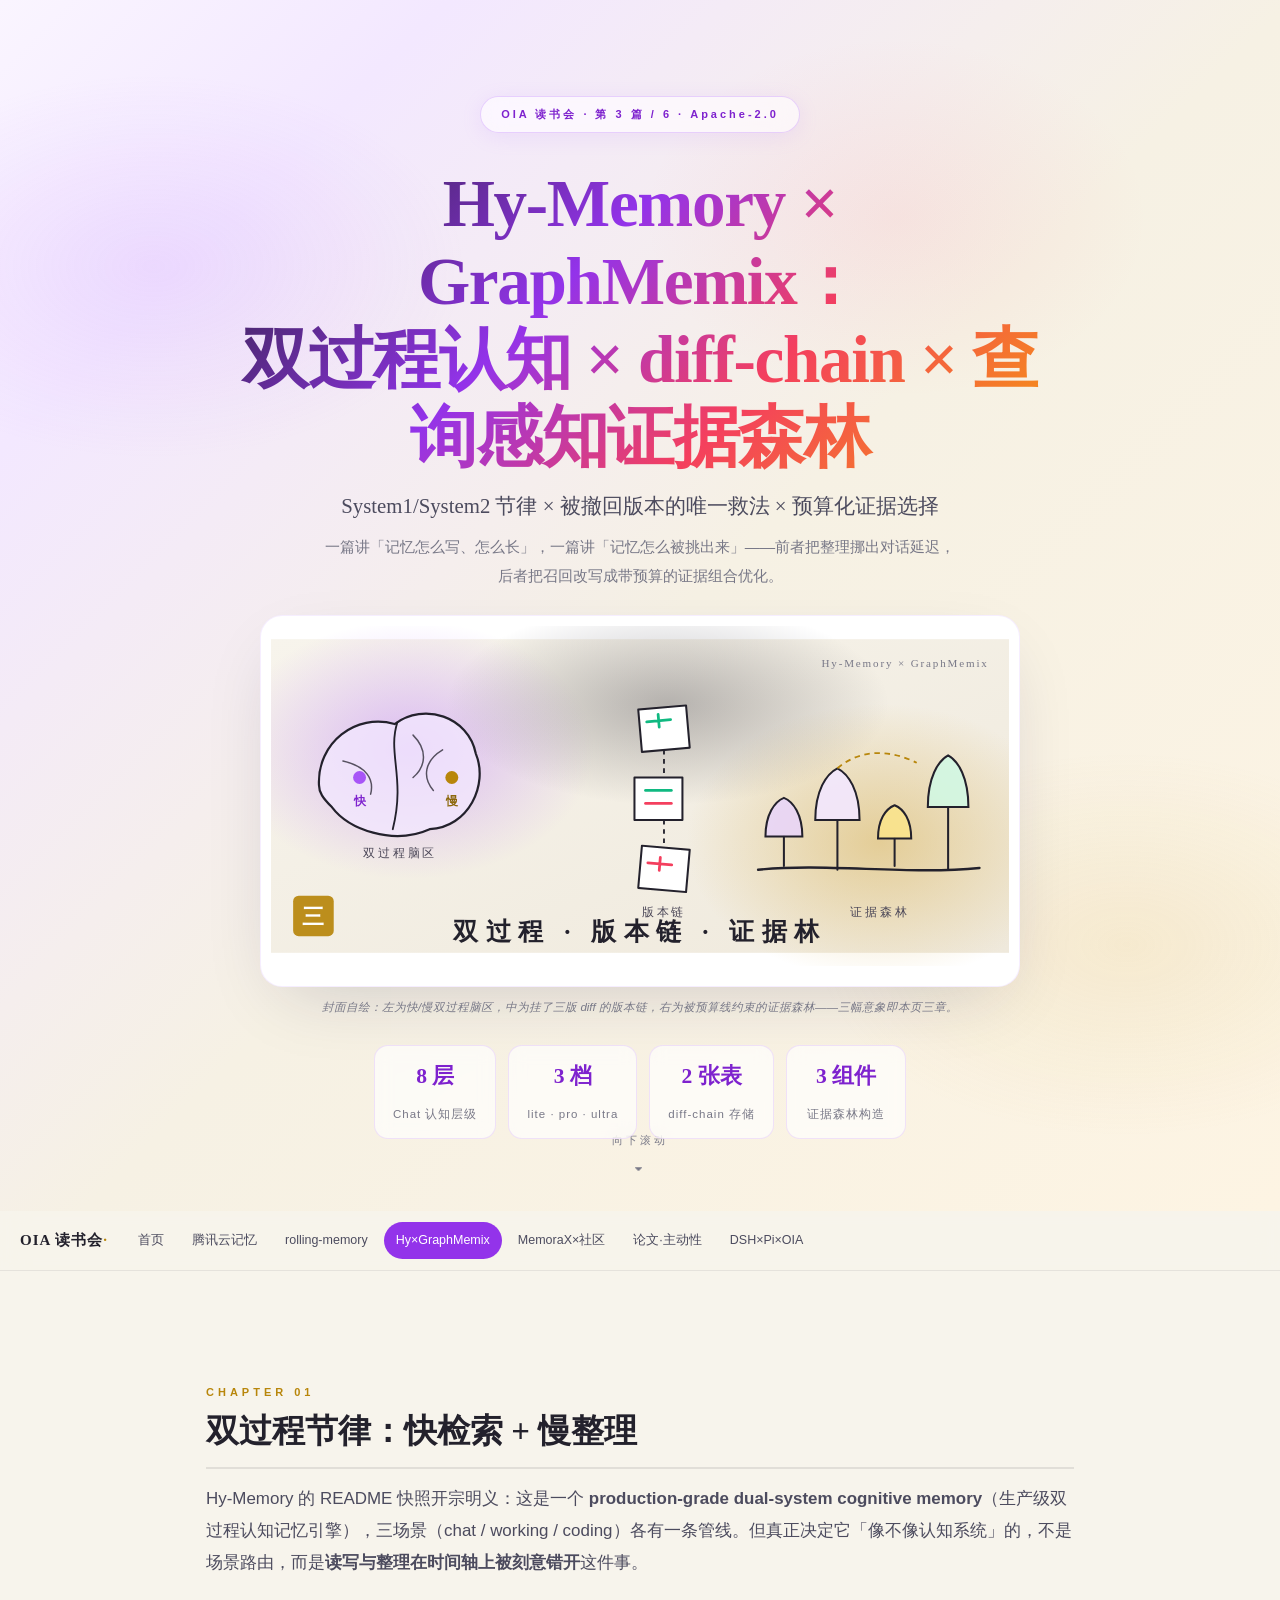
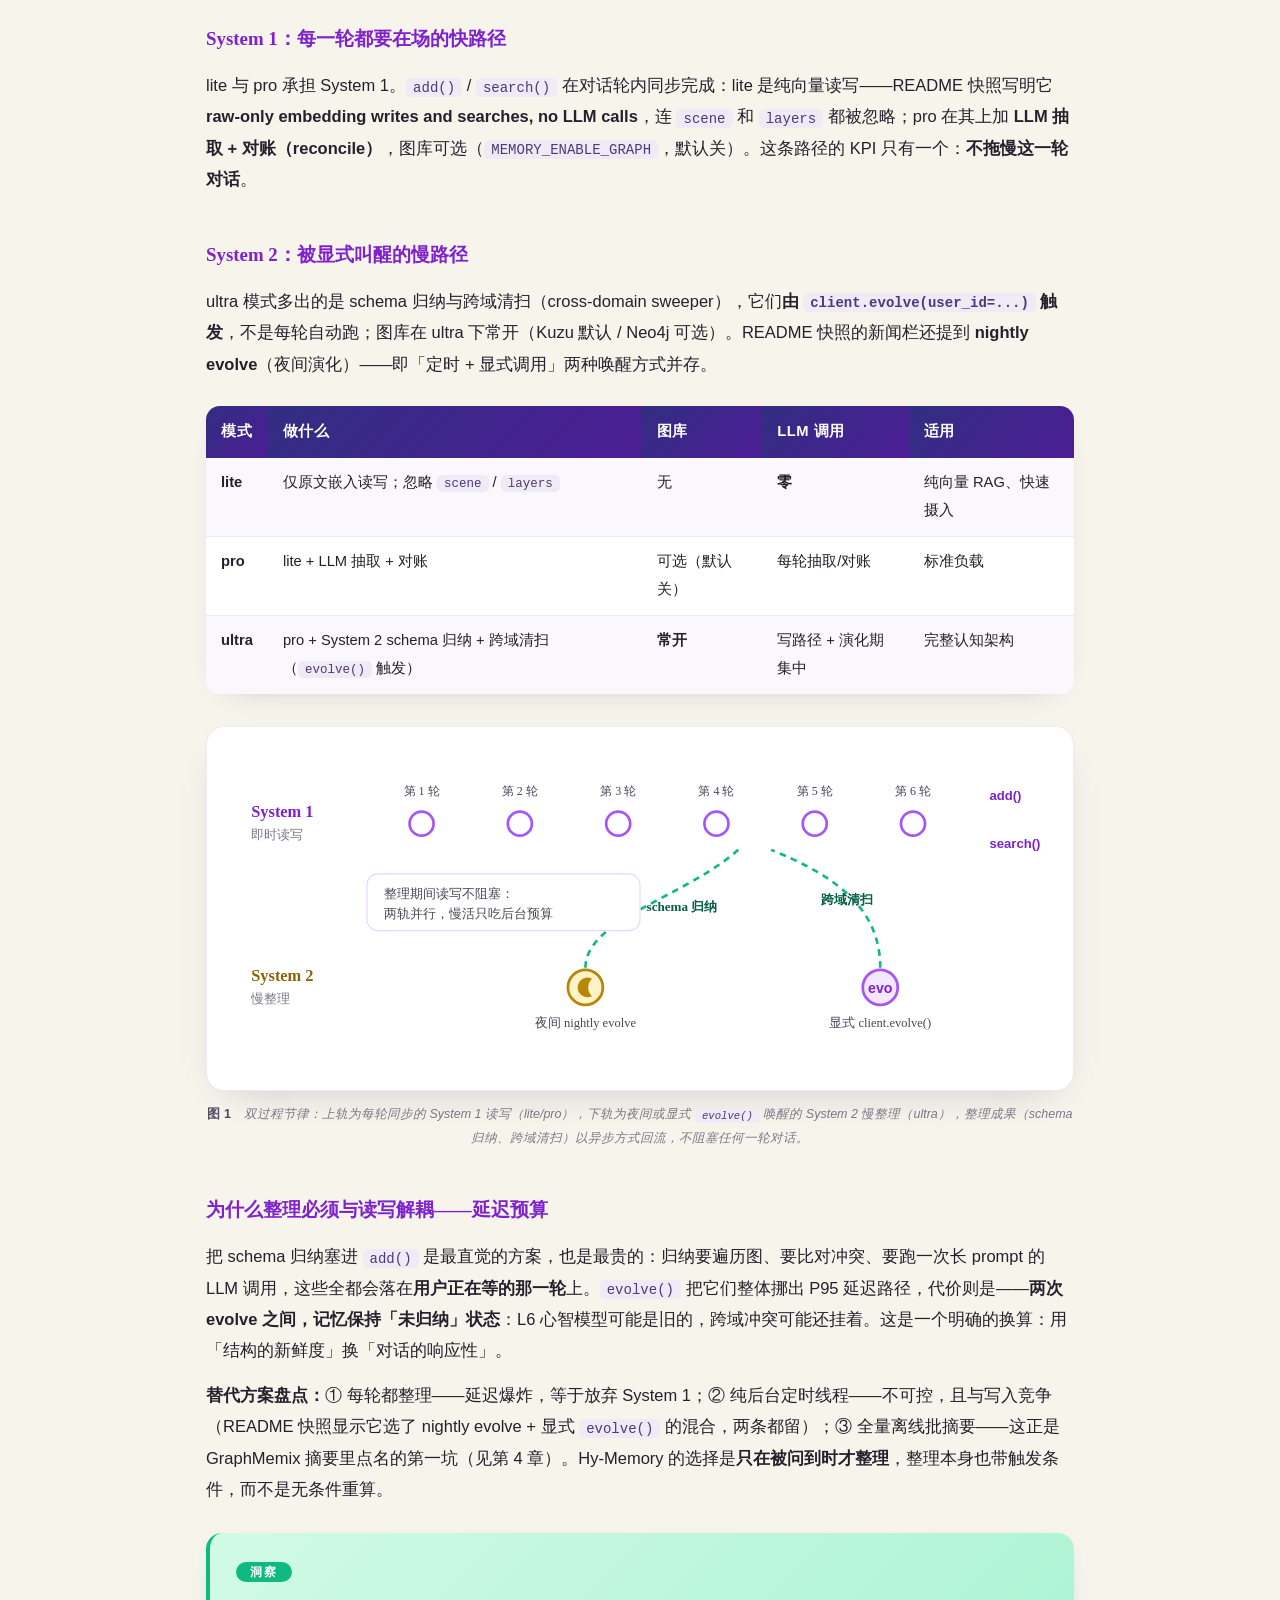
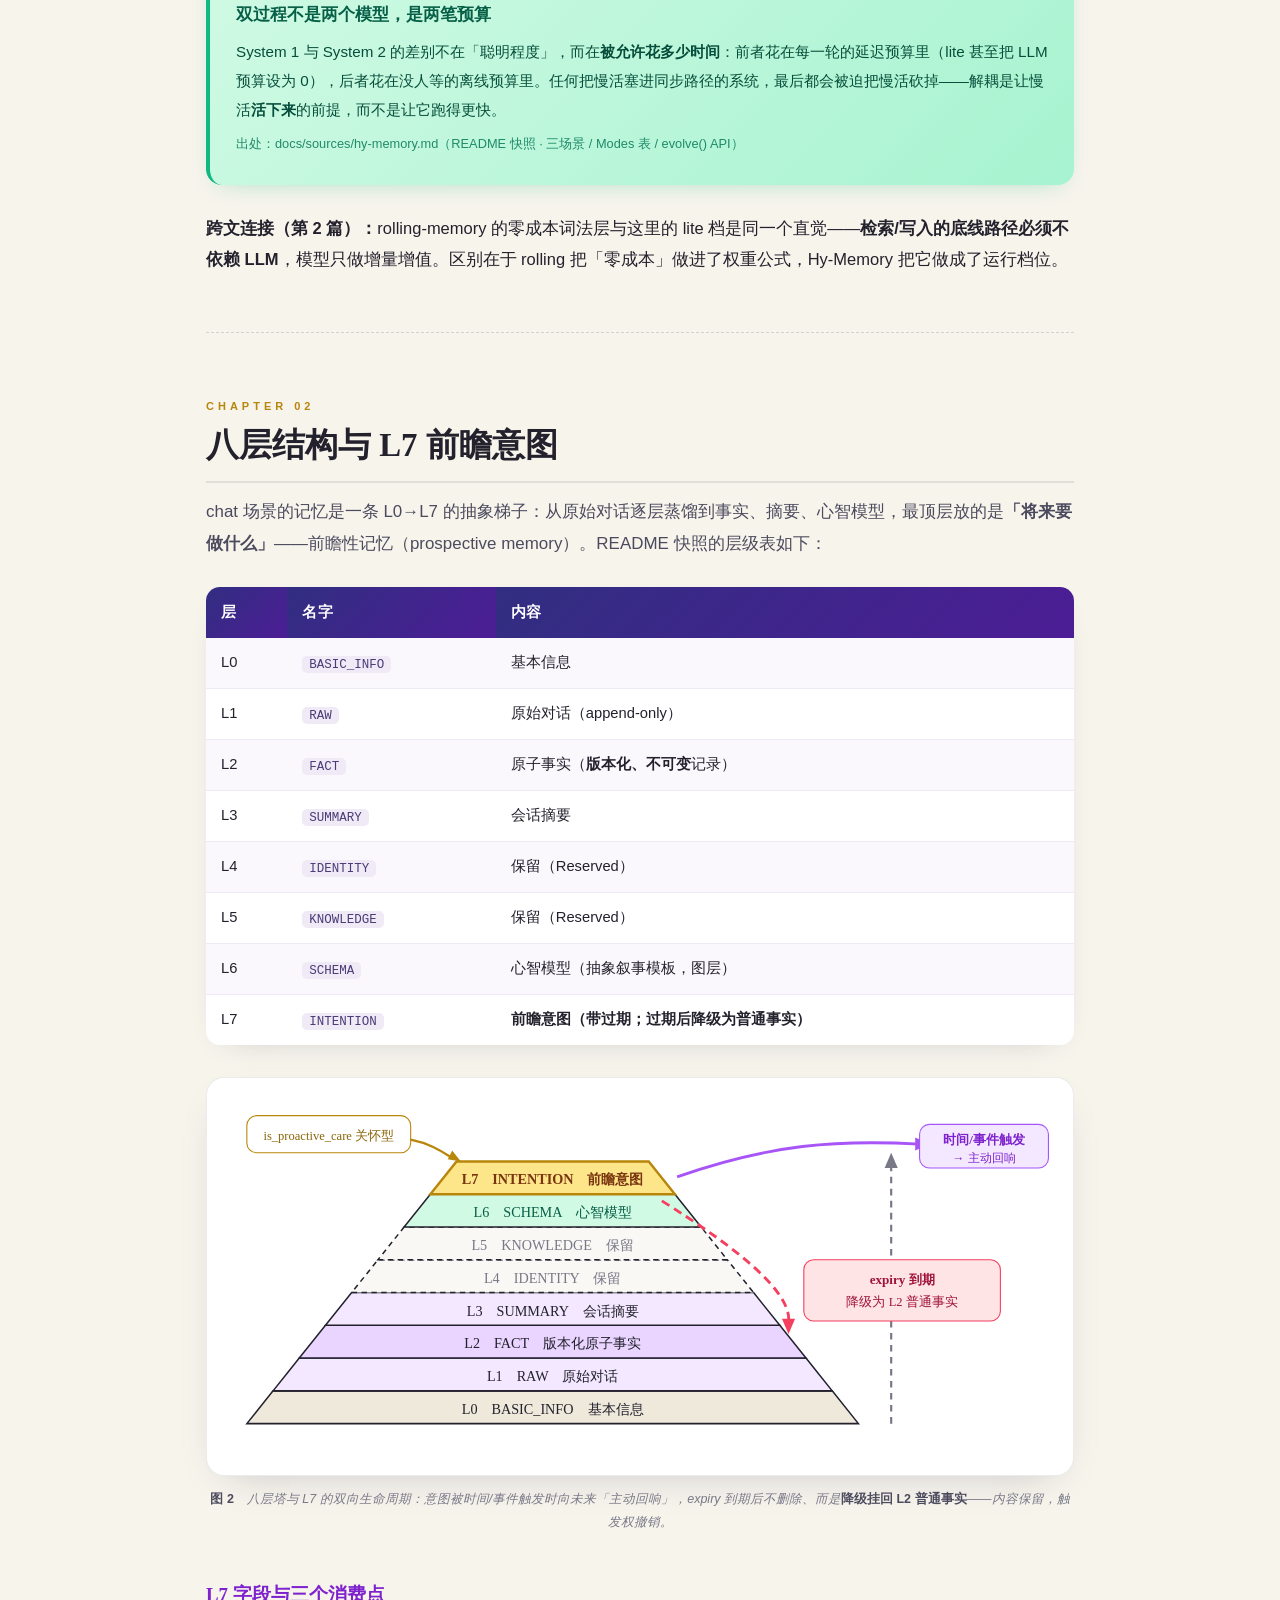
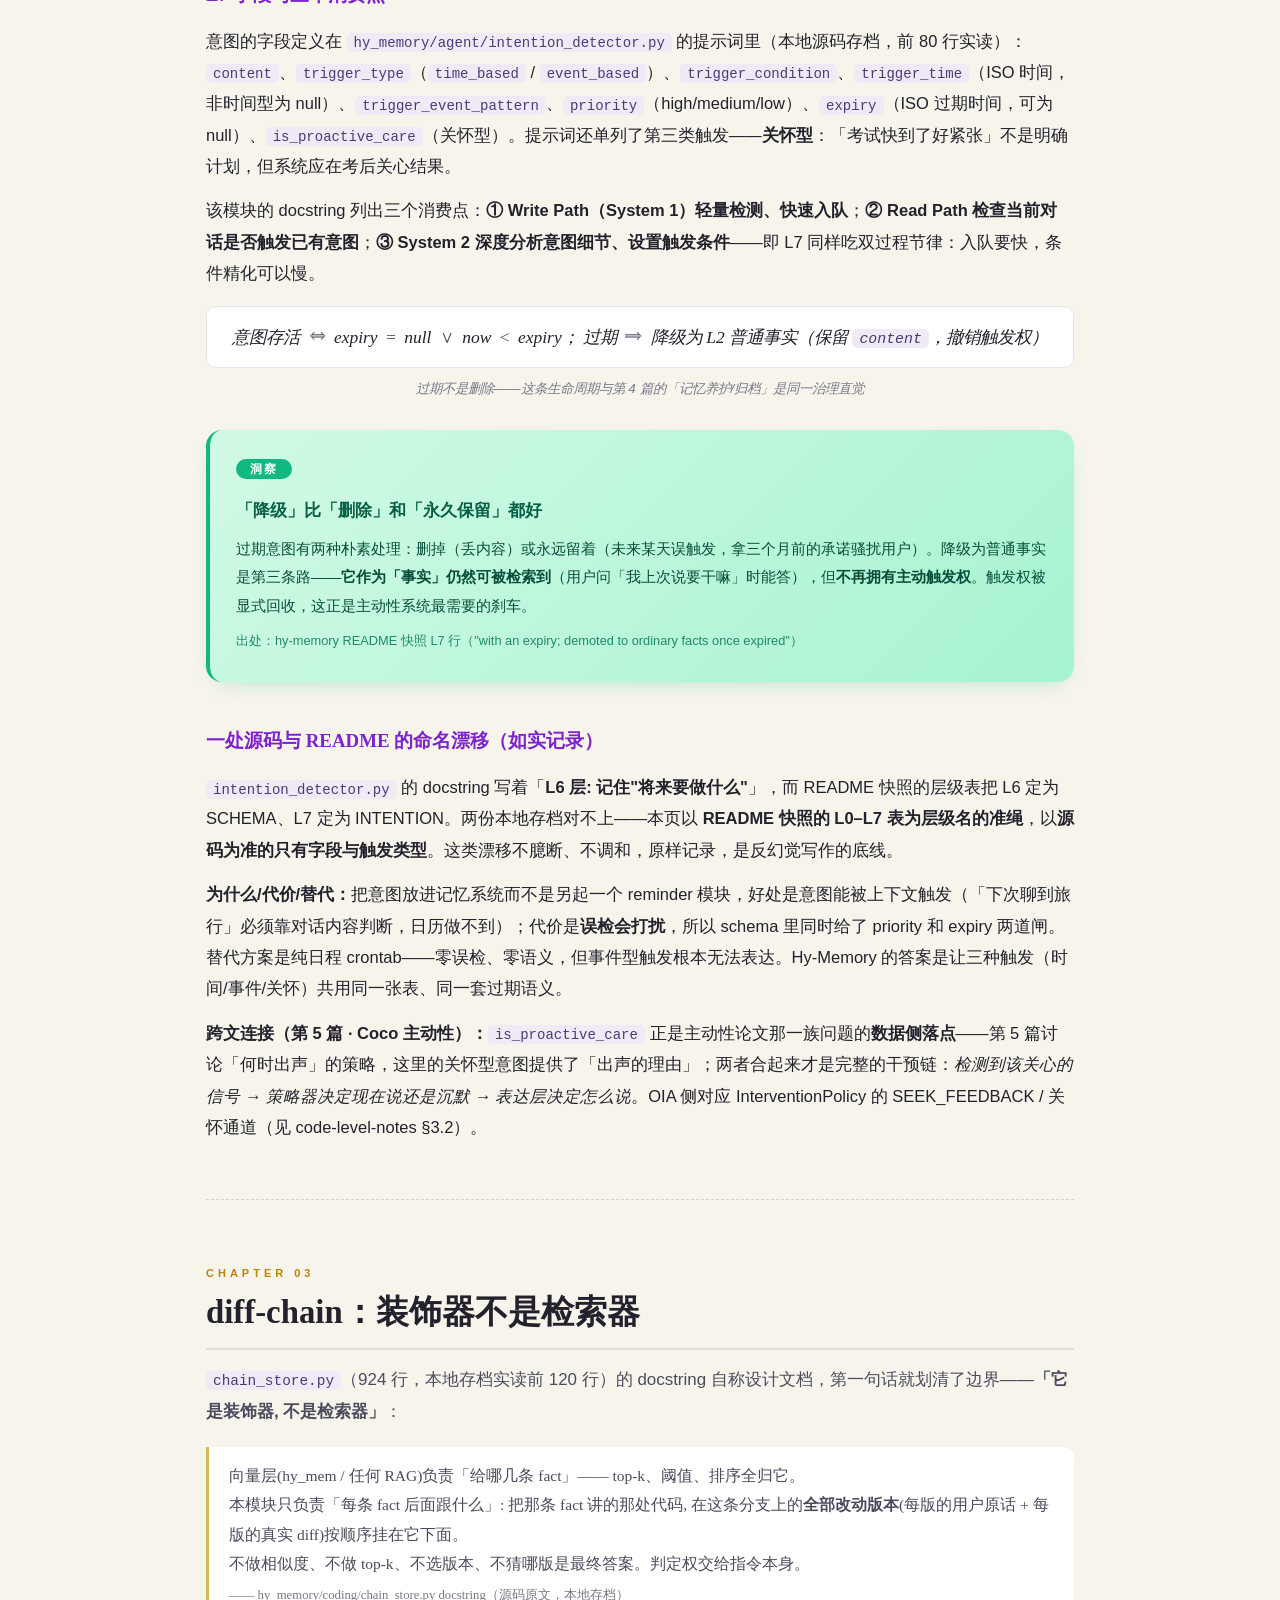
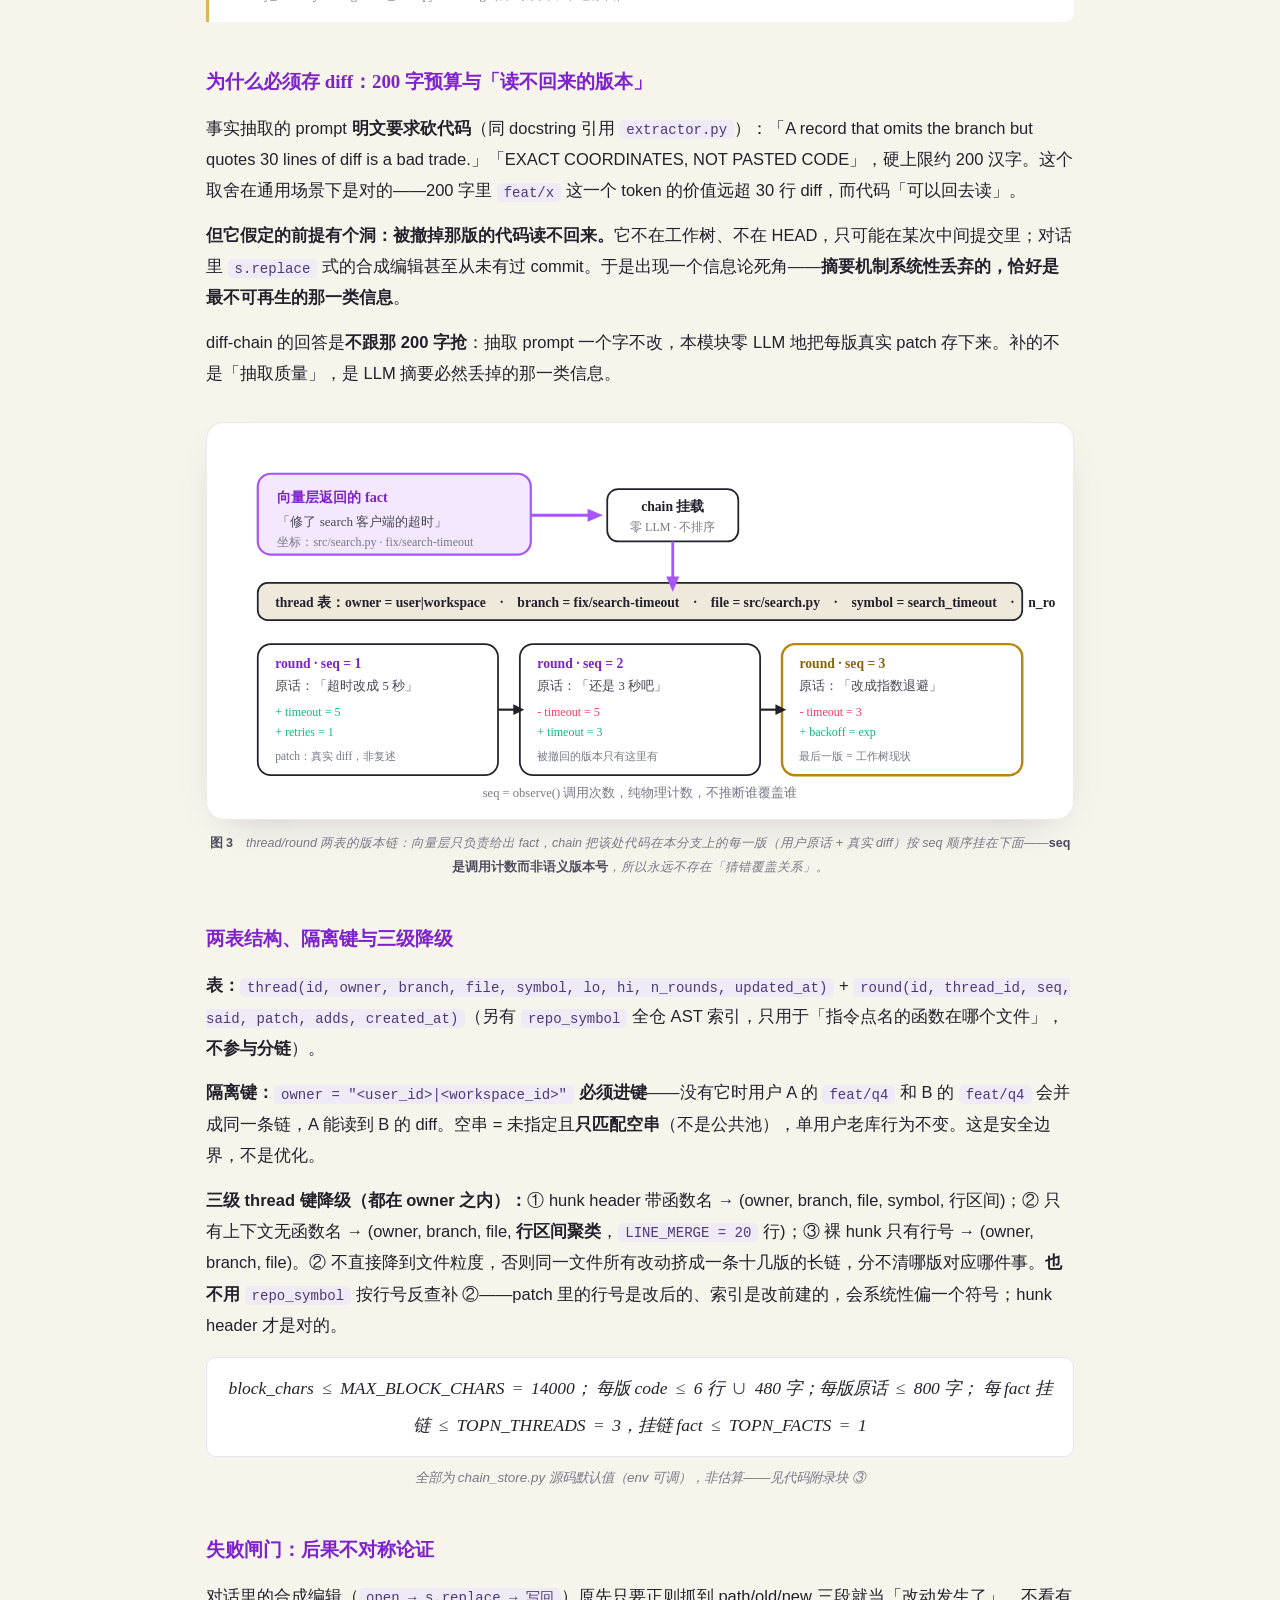
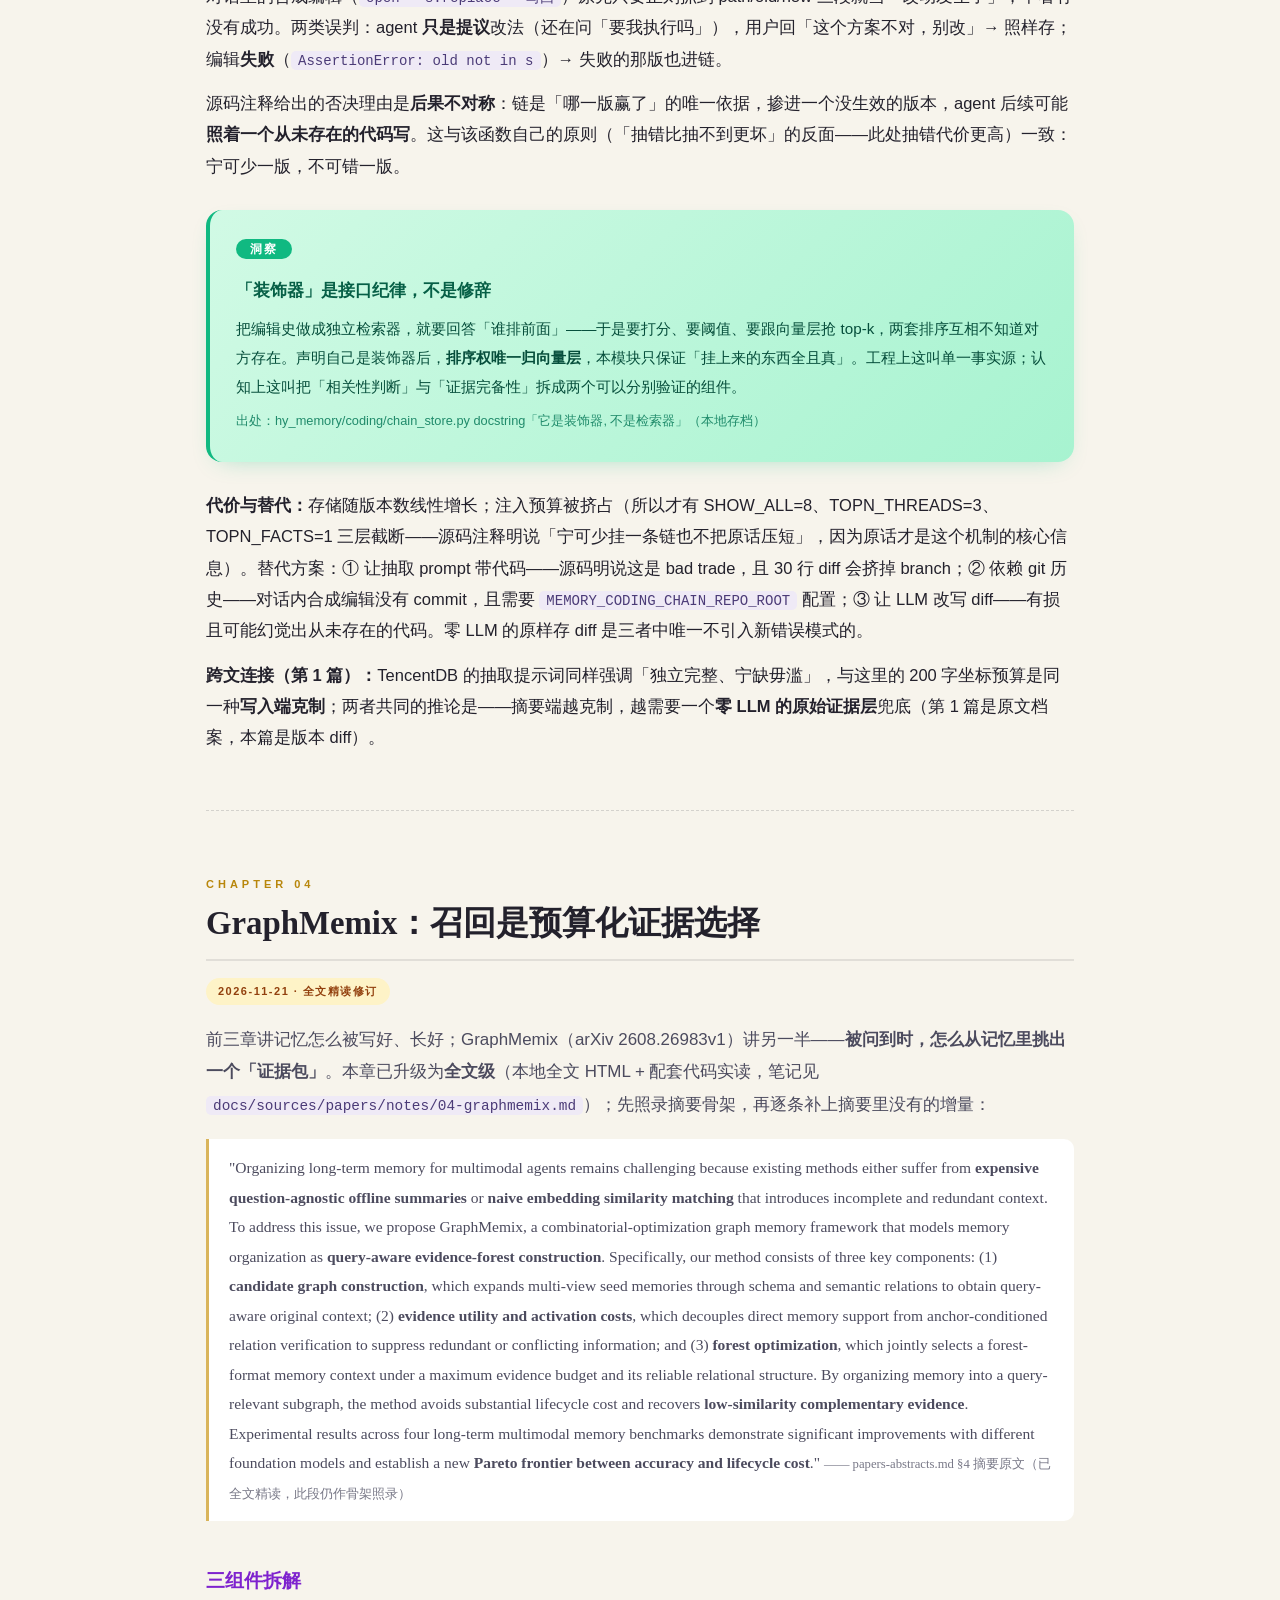
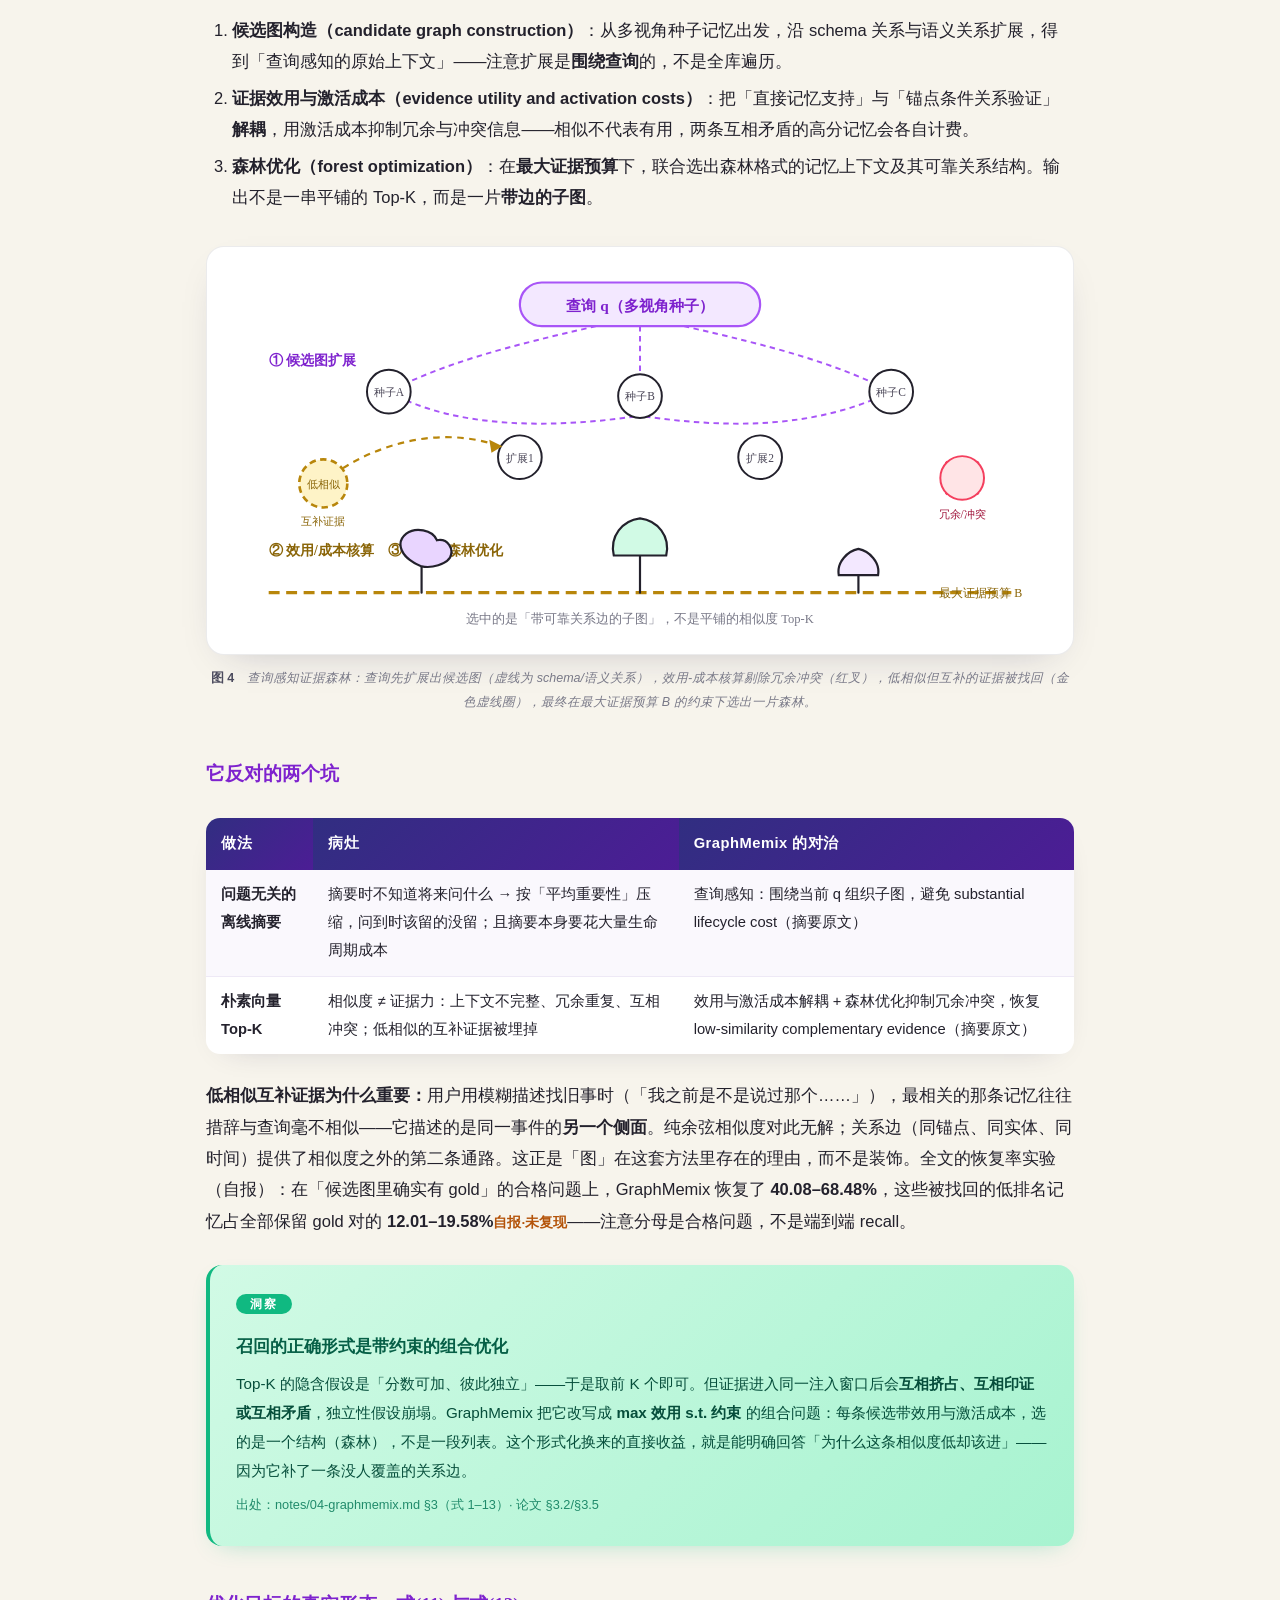
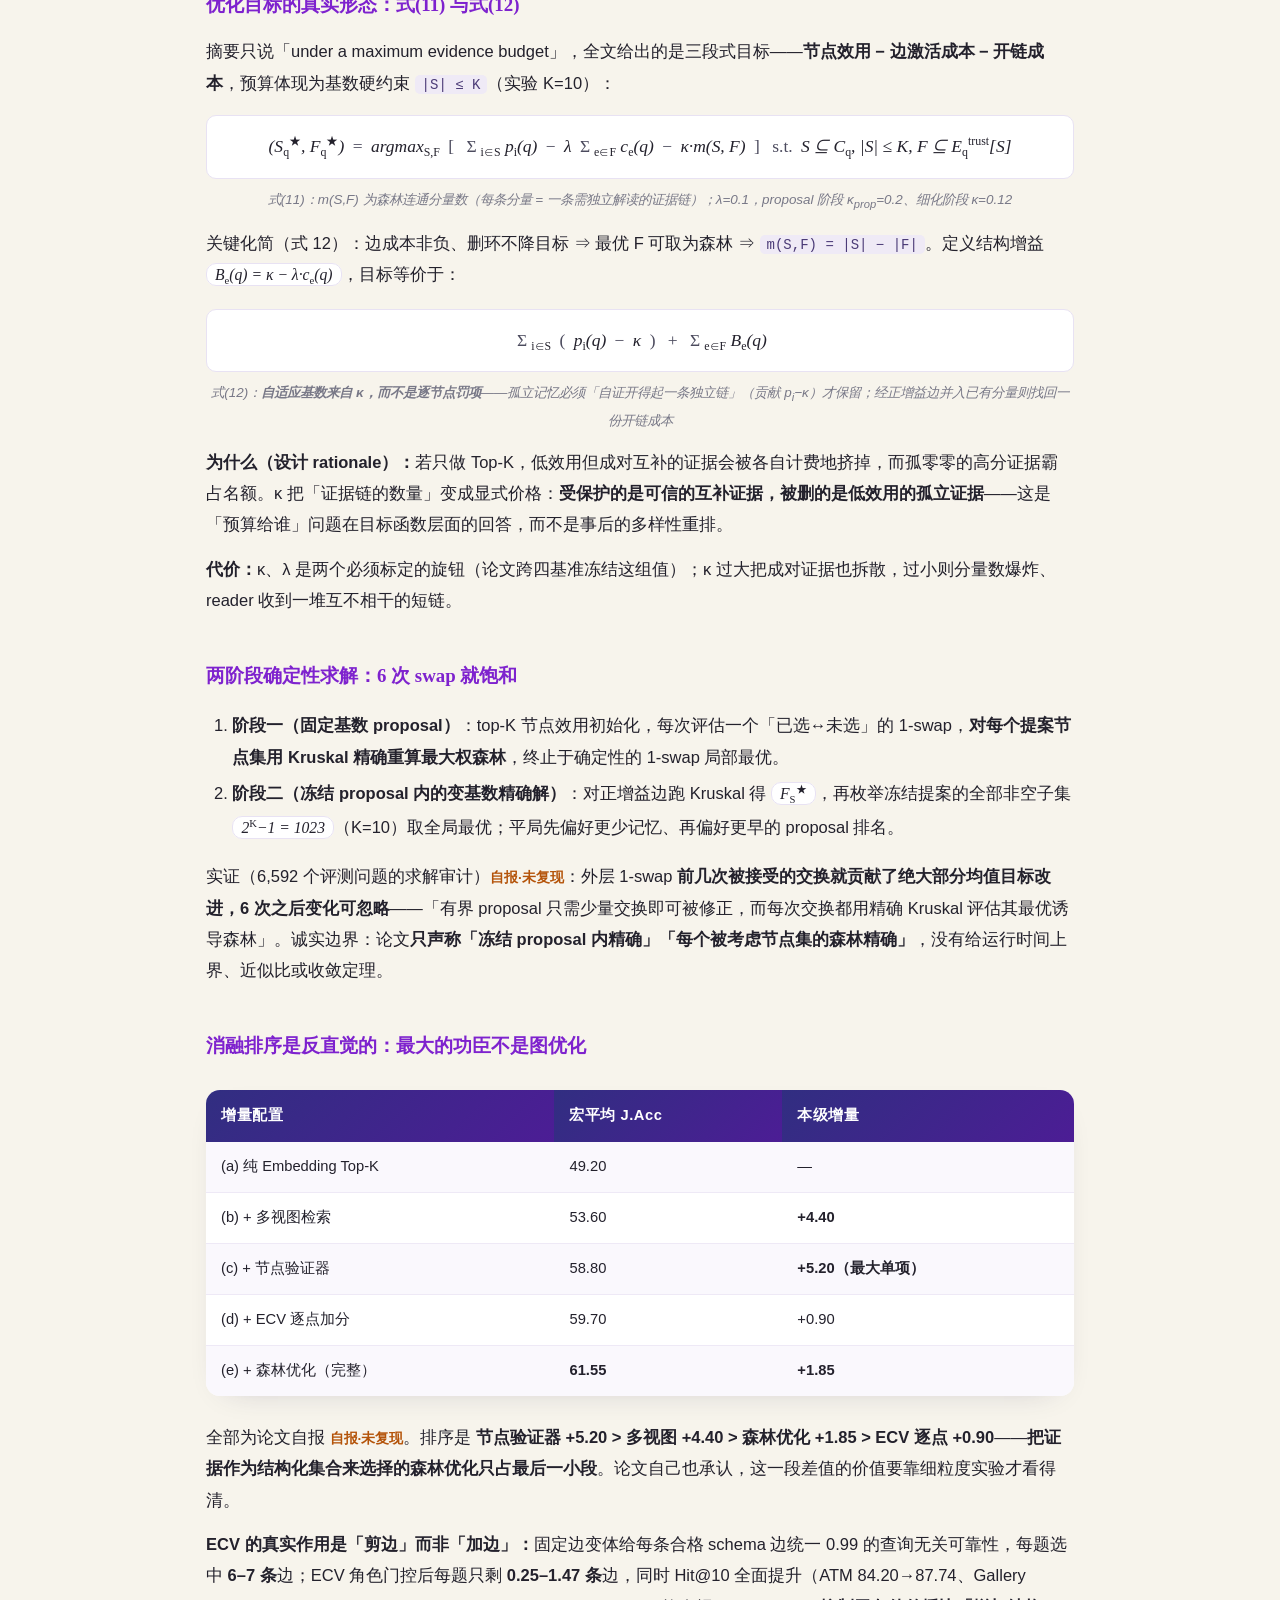
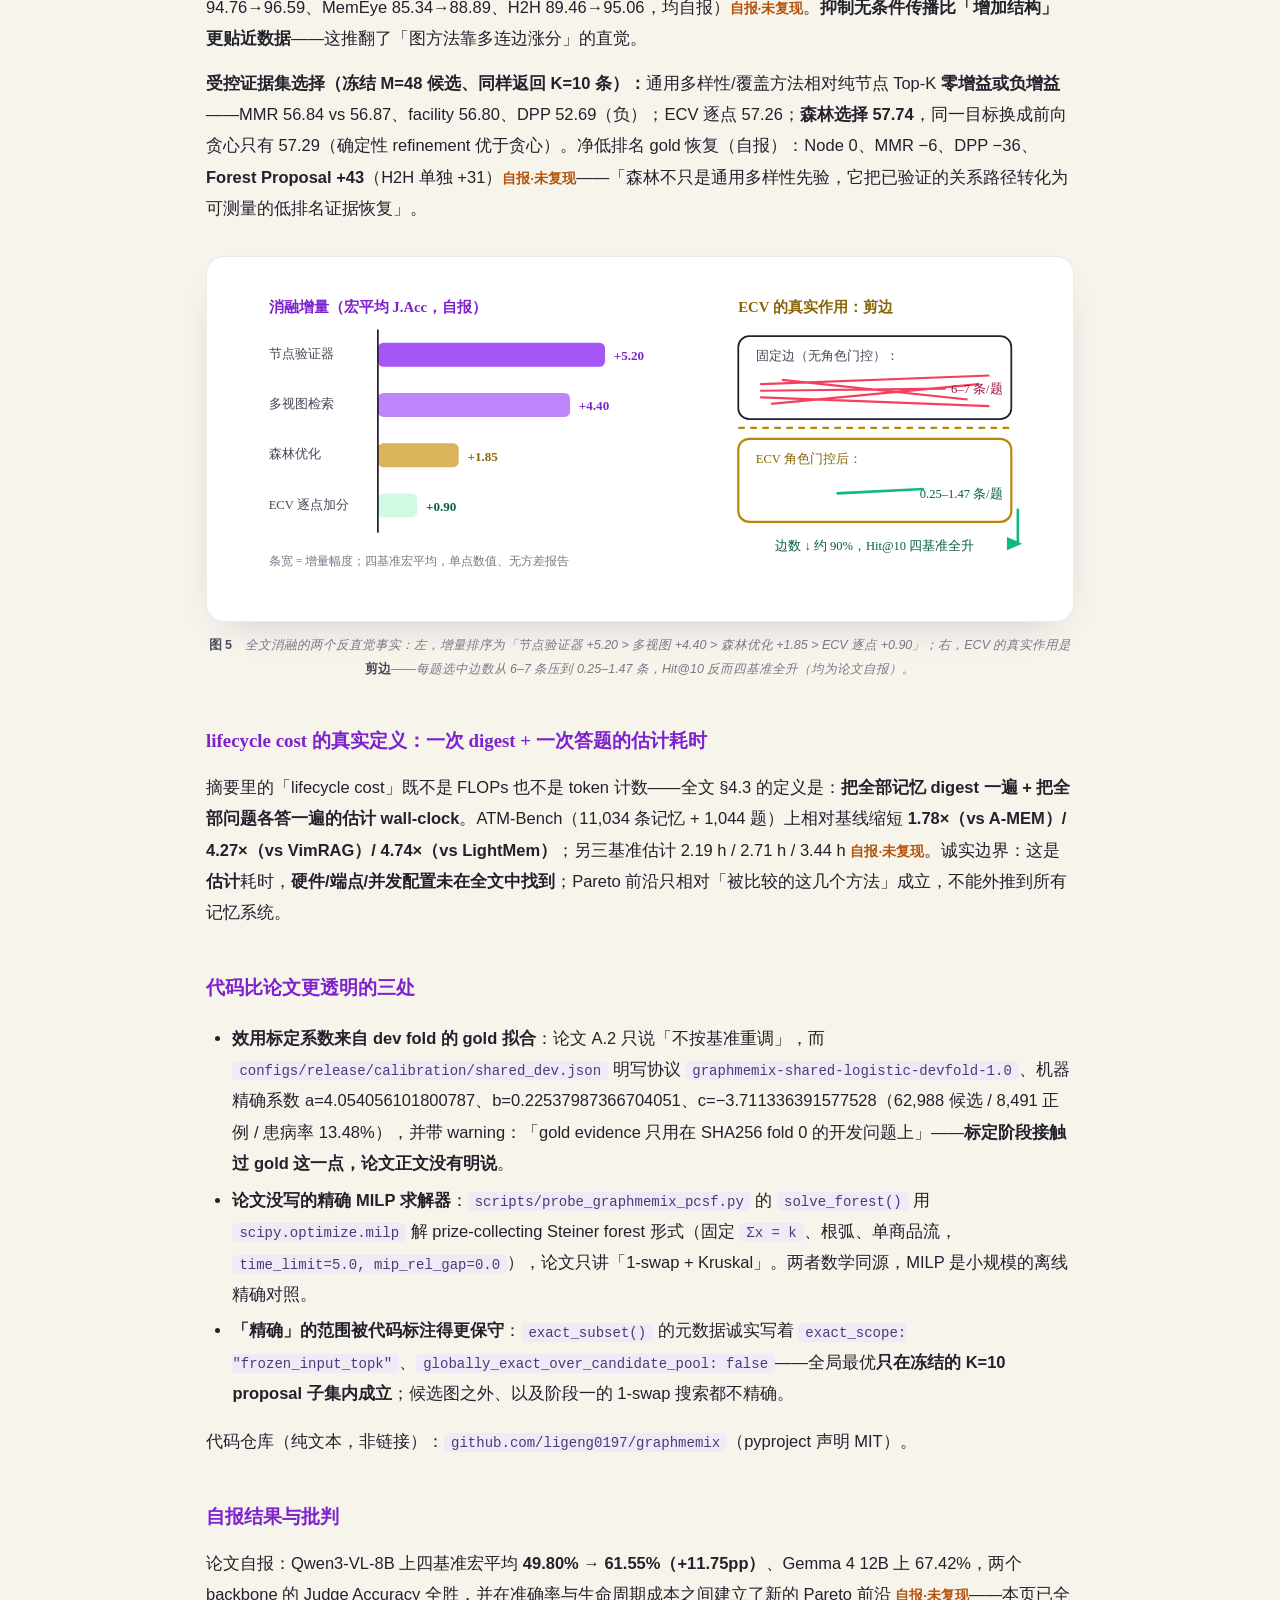
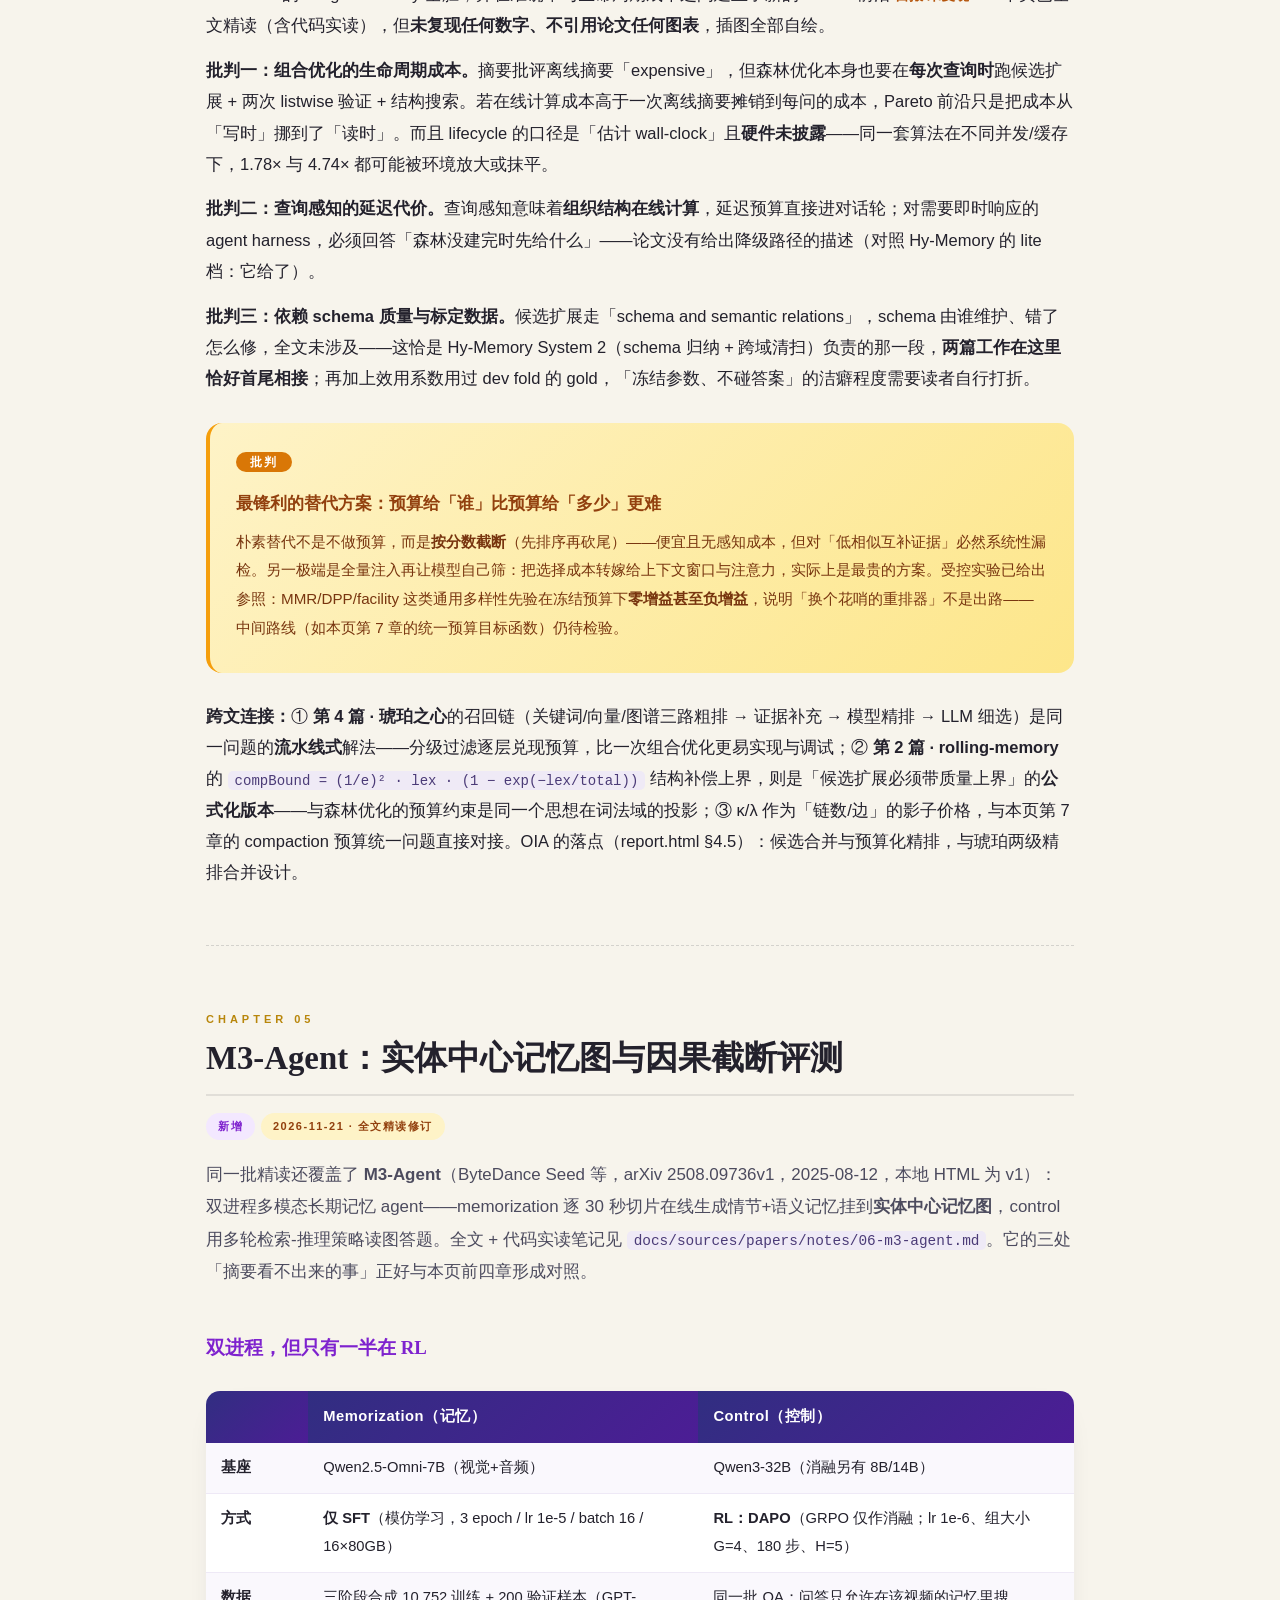
==== commit 6a960edb: "Full-paper reading: 6 papers + code, integrate findings into blog - docs/sources/papers/: 5 arXiv fu" ====
--- a/blog/posts/03-hy-graphmemix.html
+++ b/blog/posts/03-hy-graphmemix.html
@@ -435,12 +435,13 @@
 <section class="chapter" id="ch4">
   <span class="chapter-no">CHAPTER 04</span>
   <h2 class="chapter-title">GraphMemix：召回是预算化证据选择</h2>
-
-  <p class="lead">前三章讲记忆怎么被写好、长好；GraphMemix（arXiv 2608.26983v1）讲另一半——<b>被问到时，怎么从记忆里挑出一个「证据包」</b>。以下为本地存档 <code>docs/sources/papers-abstracts.md</code> §4 的摘要原文引用：</p>
+  <p><span class="pill warm">2026-11-21 · 全文精读修订</span></p>
+
+  <p class="lead">前三章讲记忆怎么被写好、长好；GraphMemix（arXiv 2608.26983v1）讲另一半——<b>被问到时，怎么从记忆里挑出一个「证据包」</b>。本章已升级为<b>全文级</b>（本地全文 HTML + 配套代码实读，笔记见 <code>docs/sources/papers/notes/04-graphmemix.md</code>）；先照录摘要骨架，再逐条补上摘要里没有的增量：</p>
 
   <blockquote lang="en">
   "Organizing long-term memory for multimodal agents remains challenging because existing methods either suffer from <b>expensive question-agnostic offline summaries</b> or <b>naive embedding similarity matching</b> that introduces incomplete and redundant context. To address this issue, we propose GraphMemix, a combinatorial-optimization graph memory framework that models memory organization as <b>query-aware evidence-forest construction</b>. Specifically, our method consists of three key components: (1) <b>candidate graph construction</b>, which expands multi-view seed memories through schema and semantic relations to obtain query-aware original context; (2) <b>evidence utility and activation costs</b>, which decouples direct memory support from anchor-conditioned relation verification to suppress redundant or conflicting information; and (3) <b>forest optimization</b>, which jointly selects a forest-format memory context under a maximum evidence budget and its reliable relational structure. By organizing memory into a query-relevant subgraph, the method avoids substantial lifecycle cost and recovers <b>low-similarity complementary evidence</b>. Experimental results across four long-term multimodal memory benchmarks demonstrate significant improvements with different foundation models and establish a new <b>Pareto frontier between accuracy and lifecycle cost</b>."
-  <span style="font-size:.82em;color:#787887">—— papers-abstracts.md §4 摘要原文（本页唯一引用源，未读全文）</span>
+  <span style="font-size:.82em;color:#787887">—— papers-abstracts.md §4 摘要原文（已全文精读，此段仍作骨架照录）</span>
   </blockquote>
 
   <h3>三组件拆解</h3>
@@ -514,44 +515,271 @@
     <tr><td><b>朴素向量 Top-K</b></td><td>相似度 ≠ 证据力：上下文不完整、冗余重复、互相冲突；低相似的互补证据被埋掉</td><td>效用与激活成本解耦 + 森林优化抑制冗余冲突，恢复 low-similarity complementary evidence（摘要原文）</td></tr>
   </table>
 
-  <p><b>低相似互补证据为什么重要：</b>用户用模糊描述找旧事时（「我之前是不是说过那个……」），最相关的那条记忆往往措辞与查询毫不相似——它描述的是同一事件的<b>另一个侧面</b>。纯余弦相似度对此无解；关系边（同锚点、同实体、同时间）提供了相似度之外的第二条通路。这正是「图」在这套方法里存在的理由，而不是装饰。</p>
+  <p><b>低相似互补证据为什么重要：</b>用户用模糊描述找旧事时（「我之前是不是说过那个……」），最相关的那条记忆往往措辞与查询毫不相似——它描述的是同一事件的<b>另一个侧面</b>。纯余弦相似度对此无解；关系边（同锚点、同实体、同时间）提供了相似度之外的第二条通路。这正是「图」在这套方法里存在的理由，而不是装饰。全文的恢复率实验（自报）：在「候选图里确实有 gold」的合格问题上，GraphMemix 恢复了 <b>40.08–68.48%</b>，这些被找回的低排名记忆占全部保留 gold 对的 <b>12.01–19.58%</b><span class="self-report">自报·未复现</span>——注意分母是合格问题，不是端到端 recall。</p>
 
   <div class="insight-box">
     <span class="tag-insight">洞察</span>
     <h4>召回的正确形式是带约束的组合优化</h4>
-    <p>Top-K 的隐含假设是「分数可加、彼此独立」——于是取前 K 个即可。但证据进入同一注入窗口后会<b>互相挤占、互相印证或互相矛盾</b>，独立性假设崩塌。GraphMemix 把它改写成 <b>max 效用 s.t. 预算约束</b> 的组合问题：每条候选带效用与激活成本，选的是一个结构（森林），不是一段列表。这个形式化换来的直接收益，就是能明确回答「为什么这条相似度低却该进」——因为它补了一条没人覆盖的关系边。</p>
-    <p class="cite">出处：papers-abstracts.md §4 摘要原文；本段为形式化转述，非原文公式</p>
-  </div>
+    <p>Top-K 的隐含假设是「分数可加、彼此独立」——于是取前 K 个即可。但证据进入同一注入窗口后会<b>互相挤占、互相印证或互相矛盾</b>，独立性假设崩塌。GraphMemix 把它改写成 <b>max 效用 s.t. 约束</b> 的组合问题：每条候选带效用与激活成本，选的是一个结构（森林），不是一段列表。这个形式化换来的直接收益，就是能明确回答「为什么这条相似度低却该进」——因为它补了一条没人覆盖的关系边。</p>
+    <p class="cite">出处：notes/04-graphmemix.md §3（式 1–13）· 论文 §3.2/§3.5</p>
+  </div>
+
+  <h3>优化目标的真实形态：式(11) 与式(12)</h3>
+  <p>摘要只说「under a maximum evidence budget」，全文给出的是三段式目标——<b>节点效用 − 边激活成本 − 开链成本</b>，预算体现为基数硬约束 <code>|S| ≤ K</code>（实验 K=10）：</p>
 
   <div class="math">
-    max<sub>F ⊆ G(q)</sub> <span class="op">Σ</span><sub>e∈F</sub> u(e) <span class="op">−</span> <span class="op">Σ</span><sub>e∈F</sub> λ·c(e)
-    <span class="op">s.t.</span> <span class="op">Σ</span><sub>e∈F</sub> cost(e) <span class="op">≤</span> B<sub>evidence</sub>
-  </div>
-  <div class="math-note">本页为便于对照而写的整理式（效用/成本/预算三要素取自摘要原文措辞，λ 为对偶价格的引入属本页推演）</div>
+    (S<sub>q</sub><sup>★</sup>, F<sub>q</sub><sup>★</sup>) <span class="op">=</span> argmax<sub>S,F</sub>
+    <span class="op">[</span> <span class="op">Σ</span><sub>i∈S</sub> p<sub>i</sub>(q)
+    <span class="op">−</span> λ <span class="op">Σ</span><sub>e∈F</sub> c<sub>e</sub>(q)
+    <span class="op">−</span> κ·m(S, F) <span class="op">]</span>
+    <span class="op">s.t.</span> S ⊆ C<sub>q</sub>, |S| ≤ K, F ⊆ E<sub>q</sub><sup>trust</sup>[S]
+  </div>
+  <div class="math-note">式(11)：m(S,F) 为森林连通分量数（每条分量 = 一条需独立解读的证据链）；λ=0.1，proposal 阶段 κ<sub>prop</sub>=0.2、细化阶段 κ=0.12</div>
+
+  <p>关键化简（式 12）：边成本非负、删环不降目标 ⇒ 最优 F 可取为森林 ⇒ <code>m(S,F) = |S| − |F|</code>。定义结构增益 <span class="math" style="display:inline;padding:2px 8px;font-size:.95em">B<sub>e</sub>(q) = κ − λ·c<sub>e</sub>(q)</span>，目标等价于：</p>
+
+  <div class="math">
+    <span class="op">Σ</span><sub>i∈S</sub> <span class="op">(</span> p<sub>i</sub>(q) <span class="op">−</span> κ <span class="op">)</span>
+    <span class="op">+</span> <span class="op">Σ</span><sub>e∈F</sub> B<sub>e</sub>(q)
+  </div>
+  <div class="math-note">式(12)：<b>自适应基数来自 κ，而不是逐节点罚项</b>——孤立记忆必须「自证开得起一条独立链」（贡献 p<sub>i</sub>−κ）才保留；经正增益边并入已有分量则找回一份开链成本</div>
+
+  <p><b>为什么（设计 rationale）：</b>若只做 Top-K，低效用但成对互补的证据会被各自计费地挤掉，而孤零零的高分证据霸占名额。κ 把「证据链的数量」变成显式价格：<b>受保护的是可信的互补证据，被删的是低效用的孤立证据</b>——这是「预算给谁」问题在目标函数层面的回答，而不是事后的多样性重排。</p>
+  <p><b>代价：</b>κ、λ 是两个必须标定的旋钮（论文跨四基准冻结这组值）；κ 过大把成对证据也拆散，过小则分量数爆炸、reader 收到一堆互不相干的短链。</p>
+
+  <h3>两阶段确定性求解：6 次 swap 就饱和</h3>
+  <ol>
+    <li><b>阶段一（固定基数 proposal）</b>：top-K 节点效用初始化，每次评估一个「已选↔未选」的 1-swap，<b>对每个提案节点集用 Kruskal 精确重算最大权森林</b>，终止于确定性的 1-swap 局部最优。</li>
+    <li><b>阶段二（冻结 proposal 内的变基数精确解）</b>：对正增益边跑 Kruskal 得 <span class="math" style="display:inline;padding:2px 8px;font-size:.95em">F<sub>S</sub><sup>★</sup></span>，再枚举冻结提案的全部非空子集 <span class="math" style="display:inline;padding:2px 8px;font-size:.95em">2<sup>K</sup>−1 = 1023</span>（K=10）取全局最优；平局先偏好更少记忆、再偏好更早的 proposal 排名。</li>
+  </ol>
+  <p>实证（6,592 个评测问题的求解审计）<span class="self-report">自报·未复现</span>：外层 1-swap <b>前几次被接受的交换就贡献了绝大部分均值目标改进，6 次之后变化可忽略</b>——「有界 proposal 只需少量交换即可被修正，而每次交换都用精确 Kruskal 评估其最优诱导森林」。诚实边界：论文<b>只声称「冻结 proposal 内精确」「每个被考虑节点集的森林精确」</b>，没有给运行时间上界、近似比或收敛定理。</p>
+
+  <h3>消融排序是反直觉的：最大的功臣不是图优化</h3>
+  <table class="tbl">
+    <tr><th>增量配置</th><th>宏平均 J.Acc</th><th>本级增量</th></tr>
+    <tr><td>(a) 纯 Embedding Top-K</td><td>49.20</td><td>—</td></tr>
+    <tr><td>(b) + 多视图检索</td><td>53.60</td><td><b>+4.40</b></td></tr>
+    <tr><td>(c) + 节点验证器</td><td>58.80</td><td><b>+5.20（最大单项）</b></td></tr>
+    <tr><td>(d) + ECV 逐点加分</td><td>59.70</td><td>+0.90</td></tr>
+    <tr><td>(e) + 森林优化（完整）</td><td><b>61.55</b></td><td><b>+1.85</b></td></tr>
+  </table>
+  <p>全部为论文自报 <span class="self-report">自报·未复现</span>。排序是 <b>节点验证器 +5.20 &gt; 多视图 +4.40 &gt; 森林优化 +1.85 &gt; ECV 逐点 +0.90</b>——<b>把证据作为结构化集合来选择的森林优化只占最后一小段</b>。论文自己也承认，这一段差值的价值要靠细粒度实验才看得清。</p>
+
+  <p><b>ECV 的真实作用是「剪边」而非「加边」：</b>固定边变体给每条合格 schema 边统一 0.99 的查询无关可靠性，每题选中 <b>6–7 条</b>边；ECV 角色门控后每题只剩 <b>0.25–1.47 条</b>边，同时 Hit@10 全面提升（ATM 84.20→87.74、Gallery 94.76→96.59、MemEye 85.34→88.89、H2H 89.46→95.06，均自报）<span class="self-report">自报·未复现</span>。<b>抑制无条件传播比「增加结构」更贴近数据</b>——这推翻了「图方法靠多连边涨分」的直觉。</p>
+
+  <p><b>受控证据集选择（冻结 M=48 候选、同样返回 K=10 条）：</b>通用多样性/覆盖方法相对纯节点 Top-K <b>零增益或负增益</b>——MMR 56.84 vs 56.87、facility 56.80、DPP 52.69（负）；ECV 逐点 57.26；<b>森林选择 57.74</b>，同一目标换成前向贪心只有 57.29（确定性 refinement 优于贪心）。净低排名 gold 恢复（自报）：Node 0、MMR −6、DPP −36、<b>Forest Proposal +43</b>（H2H 单独 +31）<span class="self-report">自报·未复现</span>——「森林不只是通用多样性先验，它把已验证的关系路径转化为可测量的低排名证据恢复」。</p>
+
+  <div class="svg-figure">
+    <div class="svg-card">
+      <!-- SVG 图 5：消融排序与 ECV 剪边 -->
+      <svg viewBox="0 0 760 300" role="img" aria-label="GraphMemix 消融增量排序与 ECV 剪边效果">
+        <!-- 左：增量条形 -->
+        <text x="40" y="34" font-size="13.5" fill="#7e22ce" font-weight="700" font-family="'Noto Serif SC',serif">消融增量（宏平均 J.Acc，自报）</text>
+        <g font-size="11.5" fill="#4a4657" font-family="'Noto Serif SC',serif">
+          <text x="40" y="76">节点验证器</text>
+          <text x="40" y="122">多视图检索</text>
+          <text x="40" y="168">森林优化</text>
+          <text x="40" y="214">ECV 逐点加分</text>
+        </g>
+        <!-- 条：宽 = 值*40 -->
+        <g>
+          <rect x="140" y="62" width="208" height="22" rx="5" fill="#a855f7"/>
+          <rect x="140" y="108" width="176" height="22" rx="5" fill="#c084fc"/>
+          <rect x="140" y="154" width="74" height="22" rx="5" fill="#d9b45b"/>
+          <rect x="140" y="200" width="36" height="22" rx="5" fill="#d1fae5"/>
+        </g>
+        <g font-size="12" font-weight="700" font-family="'Noto Serif SC',serif">
+          <text x="356" y="78" fill="#7e22ce">+5.20</text>
+          <text x="324" y="124" fill="#7e22ce">+4.40</text>
+          <text x="222" y="170" fill="#8a6508">+1.85</text>
+          <text x="184" y="216" fill="#065f46">+0.90</text>
+        </g>
+        <line x1="140" y1="50" x2="140" y2="236" stroke="#23212c" stroke-width="1.6"/>
+
+        <!-- 右：ECV 剪边 -->
+        <text x="470" y="34" font-size="13.5" fill="#8a6508" font-weight="700" font-family="'Noto Serif SC',serif">ECV 的真实作用：剪边</text>
+        <rect x="470" y="56" width="250" height="76" rx="10" fill="#ffffff" stroke="#23212c" stroke-width="1.6"/>
+        <text x="486" y="78" font-size="11.5" fill="#4a4657" font-family="'Noto Serif SC',serif">固定边（无角色门控）：</text>
+        <g stroke="#f43f5e" stroke-width="2">
+          <path d="M490,100 L700,92 M490,112 L700,120 M490,106 L660,104 M510,96 L680,114 M500,118 L690,100"/>
+        </g>
+        <text x="712" y="108" font-size="11.5" fill="#9f1239" text-anchor="end" font-family="'Noto Serif SC',serif">6–7 条/题</text>
+
+        <rect x="470" y="150" width="250" height="76" rx="10" fill="#ffffff" stroke="#b8860b" stroke-width="2"/>
+        <text x="486" y="172" font-size="11.5" fill="#8a6508" font-family="'Noto Serif SC',serif">ECV 角色门控后：</text>
+        <g stroke="#10b981" stroke-width="2.4">
+          <path d="M560,200 L640,196"/>
+        </g>
+        <text x="712" y="204" font-size="11.5" fill="#065f46" text-anchor="end" font-family="'Noto Serif SC',serif">0.25–1.47 条/题</text>
+        <text x="595" y="252" font-size="11.5" fill="#065f46" text-anchor="middle" font-family="'Noto Serif SC',serif">边数 ↓ 约 90%，Hit@10 四基准全升</text>
+
+        <line x1="470" y1="140" x2="720" y2="140" stroke="#b8860b" stroke-width="2" stroke-dasharray="6 5"/>
+        <polygon points="730,246 716,240 716,252" fill="#10b981"/>
+        <path d="M726,246 L726,214" stroke="#10b981" stroke-width="2.4"/>
+        <text x="40" y="266" font-size="11" fill="#787887" font-family="'Noto Serif SC',serif">条宽 = 增量幅度；四基准宏平均，单点数值、无方差报告</text>
+      </svg>
+    </div>
+    <figcaption><b>图 5</b>　全文消融的两个反直觉事实：左，增量排序为「节点验证器 +5.20 &gt; 多视图 +4.40 &gt; 森林优化 +1.85 &gt; ECV 逐点 +0.90」；右，ECV 的真实作用是<b>剪边</b>——每题选中边数从 6–7 条压到 0.25–1.47 条，Hit@10 反而四基准全升（均为论文自报）。</figcaption>
+  </div>
+
+  <h3>lifecycle cost 的真实定义：一次 digest + 一次答题的估计耗时</h3>
+  <p>摘要里的「lifecycle cost」既不是 FLOPs 也不是 token 计数——全文 §4.3 的定义是：<b>把全部记忆 digest 一遍 + 把全部问题各答一遍的估计 wall-clock</b>。ATM-Bench（11,034 条记忆 + 1,044 题）上相对基线缩短 <b>1.78×（vs A-MEM）/ 4.27×（vs VimRAG）/ 4.74×（vs LightMem）</b>；另三基准估计 2.19 h / 2.71 h / 3.44 h <span class="self-report">自报·未复现</span>。诚实边界：这是<b>估计</b>耗时，<b>硬件/端点/并发配置未在全文中找到</b>；Pareto 前沿只相对「被比较的这几个方法」成立，不能外推到所有记忆系统。</p>
+
+  <h3>代码比论文更透明的三处</h3>
+  <ul>
+    <li><b>效用标定系数来自 dev fold 的 gold 拟合</b>：论文 A.2 只说「不按基准重调」，而 <code>configs/release/calibration/shared_dev.json</code> 明写协议 <code>graphmemix-shared-logistic-devfold-1.0</code>、机器精确系数 a=4.054056101800787、b=0.22537987366704051、c=−3.711336391577528（62,988 候选 / 8,491 正例 / 患病率 13.48%），并带 warning：「gold evidence 只用在 SHA256 fold 0 的开发问题上」——<b>标定阶段接触过 gold 这一点，论文正文没有明说</b>。</li>
+    <li><b>论文没写的精确 MILP 求解器</b>：<code>scripts/probe_graphmemix_pcsf.py</code> 的 <code>solve_forest()</code> 用 <code>scipy.optimize.milp</code> 解 prize-collecting Steiner forest 形式（固定 <code>Σx = k</code>、根弧、单商品流，<code>time_limit=5.0, mip_rel_gap=0.0</code>），论文只讲「1-swap + Kruskal」。两者数学同源，MILP 是小规模的离线精确对照。</li>
+    <li><b>「精确」的范围被代码标注得更保守</b>：<code>exact_subset()</code> 的元数据诚实写着 <code>exact_scope: "frozen_input_topk"</code>、<code>globally_exact_over_candidate_pool: false</code>——全局最优<b>只在冻结的 K=10 proposal 子集内成立</b>；候选图之外、以及阶段一的 1-swap 搜索都不精确。</li>
+  </ul>
+  <p>代码仓库（纯文本，非链接）：<code>github.com/ligeng0197/graphmemix</code>（pyproject 声明 MIT）。</p>
 
   <h3>自报结果与批判</h3>
-  <p>摘要称在<b>四个长期多模态记忆基准</b>上、跨不同基座模型均取得显著改善，并在准确率与生命周期成本之间建立了新的 Pareto 前沿 <span class="self-report">自报·未复现</span>——本页只存档摘要，未读全文、未复现任何数字，不引用任何图表。</p>
-
-  <p><b>批判一：组合优化的生命周期成本。</b>摘要批评离线摘要「expensive」，但森林优化本身也要在<b>每次查询时</b>跑候选扩展 + 效用核算 + 结构搜索。若在线计算成本高于一次离线摘要摊销到每问的成本，Pareto 前沿只是把成本从「写时」挪到了「读时」。<b>代价守恒视角</b>下，真正的问题是：哪一侧的成本更容易被硬件/缓存摊掉？（写时成本摊给所有查询，读时成本每次都付。）</p>
-  <p><b>批判二：查询感知的延迟代价。</b>查询感知意味着<b>组织结构在线计算</b>，延迟预算直接进对话轮；对需要即时响应的 agent harness，必须回答「森林没建完时先给什么」——而摘要没有给出降级路径的描述。</p>
-  <p><b>批判三：依赖 schema 质量。</b>候选扩展走「schema and semantic relations」，schema 由谁维护、错了怎么修，摘要未涉及；这恰是 Hy-Memory System 2（schema 归纳 + 跨域清扫）负责的那一段——<b>两篇工作在这里恰好首尾相接</b>。</p>
+  <p>论文自报：Qwen3-VL-8B 上四基准宏平均 <b>49.80% → 61.55%（+11.75pp）</b>、Gemma 4 12B 上 67.42%，两个 backbone 的 Judge Accuracy 全胜，并在准确率与生命周期成本之间建立了新的 Pareto 前沿 <span class="self-report">自报·未复现</span>——本页已全文精读（含代码实读），但<b>未复现任何数字、不引用论文任何图表</b>，插图全部自绘。</p>
+
+  <p><b>批判一：组合优化的生命周期成本。</b>摘要批评离线摘要「expensive」，但森林优化本身也要在<b>每次查询时</b>跑候选扩展 + 两次 listwise 验证 + 结构搜索。若在线计算成本高于一次离线摘要摊销到每问的成本，Pareto 前沿只是把成本从「写时」挪到了「读时」。而且 lifecycle 的口径是「估计 wall-clock」且<b>硬件未披露</b>——同一套算法在不同并发/缓存下，1.78× 与 4.74× 都可能被环境放大或抹平。</p>
+  <p><b>批判二：查询感知的延迟代价。</b>查询感知意味着<b>组织结构在线计算</b>，延迟预算直接进对话轮；对需要即时响应的 agent harness，必须回答「森林没建完时先给什么」——论文没有给出降级路径的描述（对照 Hy-Memory 的 lite 档：它给了）。</p>
+  <p><b>批判三：依赖 schema 质量与标定数据。</b>候选扩展走「schema and semantic relations」，schema 由谁维护、错了怎么修，全文未涉及——这恰是 Hy-Memory System 2（schema 归纳 + 跨域清扫）负责的那一段，<b>两篇工作在这里恰好首尾相接</b>；再加上效用系数用过 dev fold 的 gold，「冻结参数、不碰答案」的洁癖程度需要读者自行打折。</p>
 
   <div class="critique-box">
     <span class="tag-insight">批判</span>
     <h4>最锋利的替代方案：预算给「谁」比预算给「多少」更难</h4>
-    <p>朴素替代不是不做预算，而是<b>按分数截断</b>（先排序再砍尾）——便宜且无感知成本，但对「低相似互补证据」必然系统性漏检。另一极端是全量注入再让模型自己筛：把选择成本转嫁给上下文窗口与注意力，实际上是最贵的方案。中间路线（如本页第 6 章的统一预算目标函数）尚未在摘要覆盖的范围内被检验。</p>
-  </div>
-
-  <p><b>跨文连接：</b>① <b>第 4 篇 · 琥珀之心</b>的召回链（关键词/向量/图谱三路粗排 → 证据补充 → 模型精排 → LLM 细选）是同一问题的<b>流水线式</b>解法——分级过滤逐层兑现预算，比一次组合优化更易实现与调试；② <b>第 2 篇 · rolling-memory</b> 的 <code>compBound = (1/e)² · lex · (1 − exp(−lex/total))</code> 结构补偿上界，则是「候选扩展必须带质量上界」的<b>公式化版本</b>——与森林优化的预算约束是同一个思想在词法域的投影。OIA 的落点（report.html §4.5）：候选合并与预算化精排，与琥珀两级精排合并设计。</p>
+    <p>朴素替代不是不做预算，而是<b>按分数截断</b>（先排序再砍尾）——便宜且无感知成本，但对「低相似互补证据」必然系统性漏检。另一极端是全量注入再让模型自己筛：把选择成本转嫁给上下文窗口与注意力，实际上是最贵的方案。受控实验已给出参照：MMR/DPP/facility 这类通用多样性先验在冻结预算下<b>零增益甚至负增益</b>，说明「换个花哨的重排器」不是出路——中间路线（如本页第 7 章的统一预算目标函数）仍待检验。</p>
+  </div>
+
+  <p><b>跨文连接：</b>① <b>第 4 篇 · 琥珀之心</b>的召回链（关键词/向量/图谱三路粗排 → 证据补充 → 模型精排 → LLM 细选）是同一问题的<b>流水线式</b>解法——分级过滤逐层兑现预算，比一次组合优化更易实现与调试；② <b>第 2 篇 · rolling-memory</b> 的 <code>compBound = (1/e)² · lex · (1 − exp(−lex/total))</code> 结构补偿上界，则是「候选扩展必须带质量上界」的<b>公式化版本</b>——与森林优化的预算约束是同一个思想在词法域的投影；③ κ/λ 作为「链数/边」的影子价格，与本页第 7 章的 compaction 预算统一问题直接对接。OIA 的落点（report.html §4.5）：候选合并与预算化精排，与琥珀两级精排合并设计。</p>
 </section>
 
 <hr class="sep">
 
-<!-- ══════════════ 第 5 章：代码附录 ══════════════ -->
+<!-- ══════════════ 第 5 章：M3-Agent（新增） ══════════════ -->
+<section class="chapter" id="ch5m3">
+  <span class="chapter-no">CHAPTER 05</span>
+  <h2 class="chapter-title">M3-Agent：实体中心记忆图与因果截断评测</h2>
+  <p><span class="pill lav">新增</span><span class="pill warm">2026-11-21 · 全文精读修订</span></p>
+
+  <p class="lead">同一批精读还覆盖了 <b>M3-Agent</b>（ByteDance Seed 等，arXiv 2508.09736v1，2025-08-12，本地 HTML 为 v1）：双进程多模态长期记忆 agent——memorization 逐 30 秒切片在线生成情节+语义记忆挂到<b>实体中心记忆图</b>，control 用多轮检索-推理策略读图答题。全文 + 代码实读笔记见 <code>docs/sources/papers/notes/06-m3-agent.md</code>。它的三处「摘要看不出来的事」正好与本页前四章形成对照。</p>
+
+  <h3>双进程，但只有一半在 RL</h3>
+  <table class="tbl">
+    <tr><th></th><th>Memorization（记忆）</th><th>Control（控制）</th></tr>
+    <tr><td><b>基座</b></td><td>Qwen2.5-Omni-7B（视觉+音频）</td><td>Qwen3-32B（消融另有 8B/14B）</td></tr>
+    <tr><td><b>方式</b></td><td><b>仅 SFT</b>（模仿学习，3 epoch / lr 1e-5 / batch 16 / 16×80GB）</td><td><b>RL：DAPO</b>（GRPO 仅作消融；lr 1e-6、组大小 G=4、180 步、H=5）</td></tr>
+    <tr><td><b>数据</b></td><td>三阶段合成 10,752 训练 + 200 验证样本（GPT-4o→Gemini 起草精修）</td><td>同一批 QA；问答只允许在该视频的记忆里搜</td></tr>
+    <tr><td><b>消融（自报）</b></td><td>去语义记忆 −17.1 / −19.2 / −13.1；去身份等价 −11.2 / −9.2 / −9.7</td><td>RL 增益 +10.0 / +8.0 / +9.3；DAPO vs GRPO +0.7 / +1.2 / +3.1</td></tr>
+  </table>
+  <p>摘要写「M3-Agent, trained via reinforcement learning」，<b>真正走 RL 的只有 control</b>；「概念上一个模型，实践上两个」是论文自己的说法（数字均自报 <span class="self-report">自报·未复现</span>，每格一个数、无方差）。</p>
+
+  <p><b>RL 把长 prompt 吃成了 3 段：</b>基线 GPT-4o control 用的是带 retrieval plan、十几条 query 规范（「用关键词短语、不要与历史查询语义重复」……）的长 prompt；RL 后的 M3-Agent 只剩 <code>system_prompt</code> / <code>instruction_prompt</code> / <code>last_round_prompt</code> 三段极简文本，H=5 轮、二值动作 <code>[Search] / [Answer]</code>、top-2 检索、最后一轮强制作答。<b>这是「prompt engineering 被 RL 替代」的直接证据</b>——表 7 里同样用简单 prompt 的 <code>control-32b-prompt</code> 只有 20.7，RL 后 30.7 <span class="self-report">自报·未复现</span>。</p>
+  <p><b>为什么/代价/替代：</b>手写规范是用人工替模型补策略，改一条规范要重新验证全链路；RL 直接把策略学进权重，prompt 只剩接口。代价是<b>奖励与评测共用 GPT-4o 判官</b>（0/1 奖励即判官输出），策略可能学会迎合判官措辞，而论文只报了判官与人工 96% 一致、未做敏感性分析。替代方案就是那条没走的路——纯 prompt 工程（已被表 7 的 20.7 vs 30.7 否定）或规则状态机（零训练成本，但空结果、换角度重查这类策略学不出来）。</p>
+
+  <h3>「实体中心」的实现真相：等价类 + 并查集，不是边</h3>
+  <ul>
+    <li><b>等价关系以一等公民语义节点保存</b>：模型必须按 <code>Equivalence: &lt;face_x&gt;, &lt;voice_y&gt;</code> 格式输出跨模态等价行（禁用代词与编造名字，把指代消解降级为格式约束）；读图前 <code>refresh_equivalences()</code> 用<b>并查集（按秩合并 + 路径压缩）</b>把同一人的 face/voice 合成 <code>character_i</code>，<code>fix_collisions</code> 保证每个 voice 最多映射到一个 face。</li>
+    <li><b>论文表 3 的 <code>weight</code> 属性在代码里不存在</b>：<code>Node</code> 只有 <code>id / type / embeddings / metadata</code>，权重实际落在<b>边</b>上——<code>reinforce_node</code> / <code>weaken_node</code> 对所有相连边 ±1，且 <code>add_edge</code> 禁止同类型文本节点互连（实际边 = text↔img、text↔voice）。schema 表述与实现存在落差。</li>
+    <li><b>投票发生在写入路径</b>：语义记忆的实体集合若是某已有语义节点实体的子集，按余弦相似度投票——<b>&gt;0.85 强化（边权 +1）、&lt;0 削弱（−1）、否则新建节点</b>；冲突消解则推迟到读取时（<code>fix_collisions</code> 等）。</li>
+  </ul>
+
+  <div class="svg-figure">
+    <div class="svg-card">
+      <!-- SVG 图 6：实体等价节点 + 并查集 -->
+      <svg viewBox="0 0 760 410" role="img" aria-label="实体等价语义节点与并查集合成 character 的示意图">
+        <text x="40" y="30" font-size="13" fill="#7e22ce" font-weight="700" font-family="'Noto Serif SC',serif">原始观测节点（人脸 / 声纹，持久锚点）</text>
+        <text x="196" y="30" font-size="13" fill="#8a6508" font-weight="700" font-family="'Noto Serif SC',serif">等价语义节点</text>
+        <text x="470" y="30" font-size="13" fill="#065f46" font-weight="700" font-family="'Noto Serif SC',serif">并查集合成</text>
+
+        <!-- 观测节点 -->
+        <g stroke="#23212c" stroke-width="1.8">
+          <circle cx="76" cy="76" r="27" fill="#e9d5ff"/>
+          <circle cx="76" cy="152" r="27" fill="#d1fae5"/>
+          <circle cx="76" cy="262" r="27" fill="#e9d5ff"/>
+          <circle cx="76" cy="338" r="27" fill="#d1fae5"/>
+        </g>
+        <g font-size="9.5" fill="#23212c" text-anchor="middle" font-family="'Noto Serif SC',serif">
+          <text x="76" y="80">&lt;face_1&gt;</text>
+          <text x="76" y="156">&lt;voice_7&gt;</text>
+          <text x="76" y="266">&lt;face_3&gt;</text>
+          <text x="76" y="342">&lt;voice_9&gt;</text>
+        </g>
+
+        <!-- 等价语义节点 -->
+        <rect x="196" y="60" width="210" height="70" rx="10" fill="#fef3c7" stroke="#b8860b" stroke-width="2"/>
+        <text x="301" y="88" font-size="11.5" fill="#78350f" text-anchor="middle" font-family="'Noto Serif SC',serif">Equivalence:</text>
+        <text x="301" y="110" font-size="11.5" fill="#78350f" text-anchor="middle" font-family="'Noto Serif SC',serif">&lt;face_1&gt;, &lt;voice_7&gt;</text>
+        <rect x="196" y="246" width="210" height="70" rx="10" fill="#fef3c7" stroke="#b8860b" stroke-width="2"/>
+        <text x="301" y="274" font-size="11.5" fill="#78350f" text-anchor="middle" font-family="'Noto Serif SC',serif">Equivalence:</text>
+        <text x="301" y="296" font-size="11.5" fill="#78350f" text-anchor="middle" font-family="'Noto Serif SC',serif">&lt;face_3&gt;, &lt;voice_9&gt;</text>
+
+        <!-- text↔entity 边（代码里唯一真实建边处） -->
+        <g stroke="#23212c" stroke-width="1.8" fill="none">
+          <path d="M101,76 L196,92"/>
+          <path d="M101,152 L196,118"/>
+          <path d="M101,262 L196,278"/>
+          <path d="M101,338 L196,304"/>
+        </g>
+        <text x="128" y="216" font-size="10.5" fill="#4a4657" font-family="'Noto Serif SC',serif">add_edge(text, entity)</text>
+        <text x="128" y="234" font-size="10.5" fill="#9f1239" font-family="'Noto Serif SC',serif">禁止同类型文本互连</text>
+
+        <!-- 并查集箭头 -->
+        <g stroke="#10b981" stroke-width="2.6" fill="none">
+          <path d="M412,96 C440,100 450,104 466,110"/>
+          <path d="M412,282 C440,278 450,272 466,266"/>
+        </g>
+        <g fill="#10b981">
+          <polygon points="474,112 460,106 462,118"/>
+          <polygon points="474,264 460,270 462,258"/>
+        </g>
+        <text x="440" y="180" font-size="10.5" fill="#065f46" text-anchor="middle" font-family="'Noto Serif SC',serif">refresh_</text>
+        <text x="440" y="196" font-size="10.5" fill="#065f46" text-anchor="middle" font-family="'Noto Serif SC',serif">equivalences()</text>
+        <text x="440" y="222" font-size="10.5" fill="#065f46" text-anchor="middle" font-family="'Noto Serif SC',serif">按秩合并+路径压缩</text>
+
+        <!-- character 等价类 -->
+        <rect x="486" y="66" width="200" height="92" rx="14" fill="#d1fae5" stroke="#10b981" stroke-width="2.4"/>
+        <text x="586" y="96" font-size="15" fill="#065f46" text-anchor="middle" font-weight="700" font-family="'Noto Serif SC',serif">character_4</text>
+        <text x="586" y="122" font-size="11" fill="#047857" text-anchor="middle" font-family="'Noto Serif SC',serif">= { &lt;face_1&gt;, &lt;voice_7&gt; }</text>
+        <text x="586" y="144" font-size="10.5" fill="#047857" text-anchor="middle" font-family="'Noto Serif SC',serif">一个 voice 至多对一个 face</text>
+        <rect x="486" y="234" width="200" height="92" rx="14" fill="#d1fae5" stroke="#10b981" stroke-width="2.4"/>
+        <text x="586" y="264" font-size="15" fill="#065f46" text-anchor="middle" font-weight="700" font-family="'Noto Serif SC',serif">character_5</text>
+        <text x="586" y="290" font-size="11" fill="#047857" text-anchor="middle" font-family="'Noto Serif SC',serif">= { &lt;face_3&gt;, &lt;voice_9&gt; }</text>
+        <text x="586" y="312" font-size="10.5" fill="#047857" text-anchor="middle" font-family="'Noto Serif SC',serif">并查集给出的是划分</text>
+
+        <!-- 底部两条注记 -->
+        <rect x="40" y="366" width="340" height="36" rx="9" fill="#ffffff" stroke="#f43f5e" stroke-width="1.6"/>
+        <text x="210" y="389" font-size="11" fill="#9f1239" text-anchor="middle" font-family="'Noto Serif SC',serif">Node 无 weight 字段：权重在边上（&gt;0.85 强化 +1 / &lt;0 削弱 −1）</text>
+        <rect x="420" y="366" width="300" height="36" rx="9" fill="#ffffff" stroke="#a855f7" stroke-width="1.6"/>
+        <text x="570" y="389" font-size="11" fill="#7e22ce" text-anchor="middle" font-family="'Noto Serif SC',serif">读取 &lt;face_1&gt;→character_4；查询展开为成员变体</text>
+      </svg>
+    </div>
+    <figcaption><b>图 6</b>　实体中心的实现不是「把人连成图」，而是<b>等价语义节点 + 并查集</b>：观测节点只与文本节点建边（add_edge 禁止同类型文本互连），<code>Equivalence:</code> 行经 union-find 合成 <code>character_i</code> 等价类；权重不在 Node 上而在边上，投票为 ±1。</figcaption>
+  </div>
+
+  <div class="insight-box">
+    <span class="tag-insight">洞察</span>
+    <h4>「实体中心」解决的是身份漂移，不是存得更多</h4>
+    <p>人脸/声纹以原始特征存节点（每节点最多 10 个脸 embedding、20 个声 embedding），模型只被允许用 <code>&lt;face_i&gt;</code> 指代——<b>把指代消解从生成任务降级为格式约束</b>，再用并查集在读取时统一成 <code>character_i</code>。三层（持久锚点 / 符号化中间层 / 等价类）针对的都是「同一实体跨模态、跨时间的身份漂移」。迁移到 OIA 的屏幕/文档场景时<b>机制可复用、锚点必须换</b>：face/voice → 文件路径、URL、人名、工具名；而冲突消解放在读取路径（投票/阈值）、写入路径保持 append-only，这条取舍与 Hy-Memory 的 L2「版本化不可变」是同一味道。</p>
+    <p class="cite">出处：notes/06-m3-agent.md §3.1/§7.1（论文表 3 vs videograph.py 实读）</p>
+  </div>
+
+  <h3>因果截断：这是评测机制，不是记忆机制</h3>
+  <p>robot 集每条 QA 带提问时刻 <code>timestamp</code> 与其对应 <code>before_clip</code>；control 检索前先 <code>truncate_memory_by_clip(before_clip)</code>，<b>只允许检索提问之前形成的记忆</b>（清空 nodes/edges/文本索引/事件序列）；web 集问题时间戳全在视频末尾，故无截断。<b>为什么必须有它：</b>没有截断，agent 可以用未来信息回答过去的问题——记忆系统越强，这种作弊越隐蔽，多模态长视频尤其如此（视频后半段直接写着答案）。这让 benchmark 从「视频问答集」变成「<b>带因果性的 agent 输入流</b>」：视频=感知流，QA=在指定时刻发出的指令。代价是每题都得标提问时刻（robot 标了、web 没标，web 因此退化为全史问答）；替代方案是「只给全片、靠提示词承诺不用未来」——不可验证，等于没有。</p>
+
+  <div class="critique-box">
+    <span class="tag-insight">批判</span>
+    <h4>数字打架警示：三套口径，务必标「自报·口径不一」</h4>
+    <p>① 主结果增量：arXiv <b>v1 摘要写 6.7%</b>，而其 GitHub README 与本项目 <code>papers-abstracts.md</code> §6 存档写 <b>8.2%</b>——8.2% 在本地任何材料里都对不上（仓库结果图的 M3-Agent 行与 v1 表 5 逐格一致，个别基线格子却不同）<span class="self-report">自报·口径不一</span>。② web 视频数：<b>v1 写 929、README/摘要存档写 920</b>。③ robot QA：正文 §1 写 <b>1,344</b>、表 2 写 <b>1,276</b>，本地 <code>data/annotations/</code> 实测 <b>100 视频 / 1,276 QA</b>；web 实测 <b>920 视频 / 3,214 QA</b>，而正文与表 2 都写 5,037——差 1,823 条，未在全文中找到解释<span class="self-report">自报·口径不一</span>。④ 同一段落里「最强基线」也有两个口径（vs MA-LMM +6.3、vs Hybrid +6.7）。<b>本页照录全部口径、不做调和、不选一个好看的当真值。</b></p>
+  </div>
+
+  <p><b>代码不可开箱即跑：</b><code>configs/api_config.json</code> 只有 <code>base_url</code>/<code>api_key</code>，而 <code>chat_api.py</code> 与 <code>control.py</code> 都按 <code>azure_endpoint</code>/<code>api_version</code> 构造 <code>AzureOpenAI</code>（一处 <code>try/except: pass</code> 静默吞掉）——照 README 只填 base_url 会直接 KeyError；训练代码不在本仓库（外链两个 <code>hyc2026/*</code> 仓库，本次未读）；记忆图 pkl 因 .gitignore 不随仓库提供。许可：Apache-2.0（仓库根 LICENSE）。</p>
+
+  <p><b>跨文连接：</b>① <b>第 1 章 · Hy-Memory 双过程</b>——M3 的 memorization 天然是<b>后台慢整理进程</b>（自己的模型、自己的输入、不打断主循环、不需要知道当前指令），与 <code>evolve()</code> 的解耦逻辑同构：先有不拖慢前台的写入，才有可用的记忆；② <b>第 5 篇 · 主动性论文</b>——因果截断是任何「主动性/流式」评测的底座：要证明系统在<b>当时</b>就该开口，必须先证明它当时能看到什么；③ 与琥珀/治理线的呼应：M3 的冲突消解在<b>读取时投票</b>，Hy 的对账在<b>写入时 reconcile</b>——同一个冲突问题的两种时机选择，OIA 需要显式选边站。</p>
+</section>
+
+<hr class="sep">
+
+<!-- ══════════════ 第 6 章：代码附录 ══════════════ -->
 <section class="chapter" id="code">
-  <span class="chapter-no">CHAPTER 05 · CODE APPENDIX</span>
-  <h2 class="chapter-title">代码附录：源码原文四则 + 落地示意一则</h2>
-  <p class="lead">以下摘录全部来自本地源码存档 <code>docs/sources/repos/hy-memory/</code>（Apache-2.0），仅作学习引用；块 ⑤ 为本页据其设计写的 OIA 落地示意，不含任何真实实现代码。</p>
+  <span class="chapter-no">CHAPTER 06 · CODE APPENDIX</span>
+  <h2 class="chapter-title">代码附录：源码原文五则 + 落地示意一则</h2>
+  <p class="lead">以下摘录全部来自本地源码存档 <code>docs/sources/repos/hy-memory/</code>（Apache-2.0）与 <code>docs/sources/repos/m3-agent/</code>（Apache-2.0），仅作学习引用；最后一块为本页据其设计写的 OIA 落地示意，不含任何真实实现代码。</p>
 
   <div class="code-appendix">
 
@@ -668,7 +896,54 @@
 
     <!-- 块 ⑤ -->
     <div class="code-explain">
-      <h4>⑤ OIA Vault 挂编辑史的落地示意（据上述设计推演）</h4>
+      <h4>⑤ M3-Agent 语义记忆的边权投票规则</h4>
+      <p>实体集合是已有节点实体的子集时按余弦相似度投票：<b>&gt;0.85 强化、&lt;0 削弱、否则新建节点</b>。这就是论文所说 weight-based voting 的实现——注意 <code>reinforce_node</code>/<code>weaken_node</code> 作用于<b>所有相连边</b>（±1，边权 ≤0 即删边），Node 自身没有 weight 字段。</p>
+      <div class="code-meta">
+        <span class="chip src">[源码原文]</span>
+        <span class="chip path">m3-agent/mmagent/memory_processing_qwen.py · process_memories（semantic 分支）</span>
+      </div>
+    </div>
+    <pre class="code-block">        <span class="cm"># semantic memories can be used to update the existing text nodes, or create new text nodes</span>
+        elif type == <span class="st">'semantic'</span>:
+            <span class="kw">for</span> memory <span class="kw">in</span> memories:
+                entities = parse_video_caption(video_graph, memory[<span class="st">'contents'</span>][<span class="nu">0</span>])
+                <span class="kw">if</span> len(entities) == <span class="nu">0</span>:
+                    insert_memory(video_graph, memory, type)
+                    continue
+
+                <span class="cm"># update the existing text node for each memory, if needed</span>
+                positive_threshold = <span class="nu">0.85</span>
+                negative_threshold = <span class="nu">0</span>
+
+                <span class="cm"># get all (possible) related nodes</span>
+                node_id = entities[<span class="nu">0</span>][<span class="nu">1</span>]
+                related_nodes = video_graph.get_connected_nodes(node_id, type=[<span class="st">'semantic'</span>])
+
+                <span class="cm"># if there is a node with similarity &gt; positive_threshold, then update the edge weight by +1</span>
+                <span class="cm"># if there is a node with similarity &lt; negative_threshold, then update the edge weight by -1</span>
+                create_new_node = True
+
+                <span class="kw">for</span> node_id <span class="kw">in</span> related_nodes:
+                    <span class="cm"># related nodes to be updated should satisfy two condtions:</span>
+                    <span class="cm"># 1. the caption entities are a subset of the existing node entities</span>
+                    <span class="cm"># 2. the semantic similarity ... shows a positive correlation or a negative correlation</span>
+                    related_node_entities = parse_video_caption(video_graph, video_graph.nodes[node_id].metadata[<span class="st">'contents'</span>][<span class="nu">0</span>])
+                    embedding = video_graph.nodes[node_id].embeddings[<span class="nu">0</span>]
+                    <span class="kw">if</span> all(entity <span class="kw">in</span> related_node_entities <span class="kw">for</span> entity <span class="kw">in</span> entities):
+                        similarity = np.dot(memory[<span class="st">'embeddings'</span>][<span class="nu">0</span>], embedding) / (np.linalg.norm(memory[<span class="st">'embeddings'</span>][<span class="nu">0</span>]) * np.linalg.norm(embedding))
+                        <span class="kw">if</span> similarity &gt; positive_threshold:
+                            video_graph.reinforce_node(node_id)      <span class="cm"># 边权 +1</span>
+                            create_new_node = False
+                        <span class="kw">elif</span> similarity &lt; negative_threshold:
+                            video_graph.weaken_node(node_id)         <span class="cm"># 边权 -1，&lt;=0 即删边</span>
+                            create_new_node = False
+
+                <span class="kw">if</span> create_new_node:
+                    insert_memory(video_graph, memory, type)</pre>
+
+    <!-- 块 ⑥ -->
+    <div class="code-explain">
+      <h4>⑥ OIA Vault 挂编辑史的落地示意（据上述设计推演）</h4>
       <p>把 thread/round 两表、owner 隔离键、失败闸门三条纪律翻译成 OIA 侧的伪代码——仅示意接口形状，不是任何仓库的真实实现。</p>
       <div class="code-meta">
         <span class="chip demo">[示意性实现]</span>
@@ -696,9 +971,9 @@
 
 <hr class="sep">
 
-<!-- ══════════════ 第 6 章：延伸问题 ══════════════ -->
+<!-- ══════════════ 第 7 章：延伸问题 ══════════════ -->
 <section class="chapter" id="ch6">
-  <span class="chapter-no">CHAPTER 06 · OPEN QUESTION</span>
+  <span class="chapter-no">CHAPTER 07 · OPEN QUESTION</span>
   <h2 class="chapter-title">延伸问题：两个预算，一个窗口</h2>
 
   <p class="lead">本页横跨的两套机制——GraphMemix 的<b>证据预算</b>与 harness 侧的 <b>compaction token 预算</b>——都在争夺同一个物理对象：<b>注入窗口</b>。它们应该被统一吗？</p>
@@ -739,7 +1014,7 @@
       <a href="06-dsh-pi-oia.html"><span class="no">06 / 6</span><span class="t">DSH×Pi×OIA</span><span class="d">基座与总体设计（隔离红线）</span></a>
     </div>
     <div class="fine">
-      诚实声明：本页所有 Hy-Memory 层级名、模式与场景信息仅取自本地 README 快照（docs/sources/hy-memory.md），diff-chain 常量与表结构、意图 schema 摘自本地源码存档（docs/sources/repos/hy-memory/，<b>Hy-Memory 以 Apache-2.0 开源</b>，此处仅作学习引用）；GraphMemix（<b>arXiv 2608.26983</b>）只引用 docs/sources/papers-abstracts.md §4 摘要原文，未读全文、未复现任何实验，文中「四基准 Pareto 前沿」等论文结论均标 <span class="self-report">自报·未复现</span>；源码 docstring 与 README 的层级命名漂移已如实记录、未做调和；本页不虚构任何论文图表，全部插图为自绘 SVG；代码附录块 ⑤ 为示意性实现，非真实源码。
+      诚实声明：本页所有 Hy-Memory 层级名、模式与场景信息仅取自本地 README 快照（docs/sources/hy-memory.md），diff-chain 常量与表结构、意图 schema 摘自本地源码存档（docs/sources/repos/hy-memory/，<b>Hy-Memory 以 Apache-2.0 开源</b>，此处仅作学习引用），M3-Agent 代码摘录来自 docs/sources/repos/m3-agent/（<b>Apache-2.0</b>）；<b>GraphMemix（arXiv 2608.26983）与 M3-Agent（arXiv 2508.09736）均已全文精读（含全文提取与代码实读），笔记见 docs/sources/papers/notes/04-graphmemix.md 与 06-m3-agent.md</b>；未复现任何实验，论文数字均标 <span class="self-report">自报·未复现</span>，口径冲突处标 <span class="self-report">自报·口径不一</span>；源码 docstring 与 README 的层级命名漂移、M3 摘要与本地材料的数字不一致均已如实记录、未做调和；本页不虚构任何论文图表，全部插图为自绘 SVG；代码附录块 ⑥ 为示意性实现，非真实源码。
     </div>
   </div>
 </footer>
